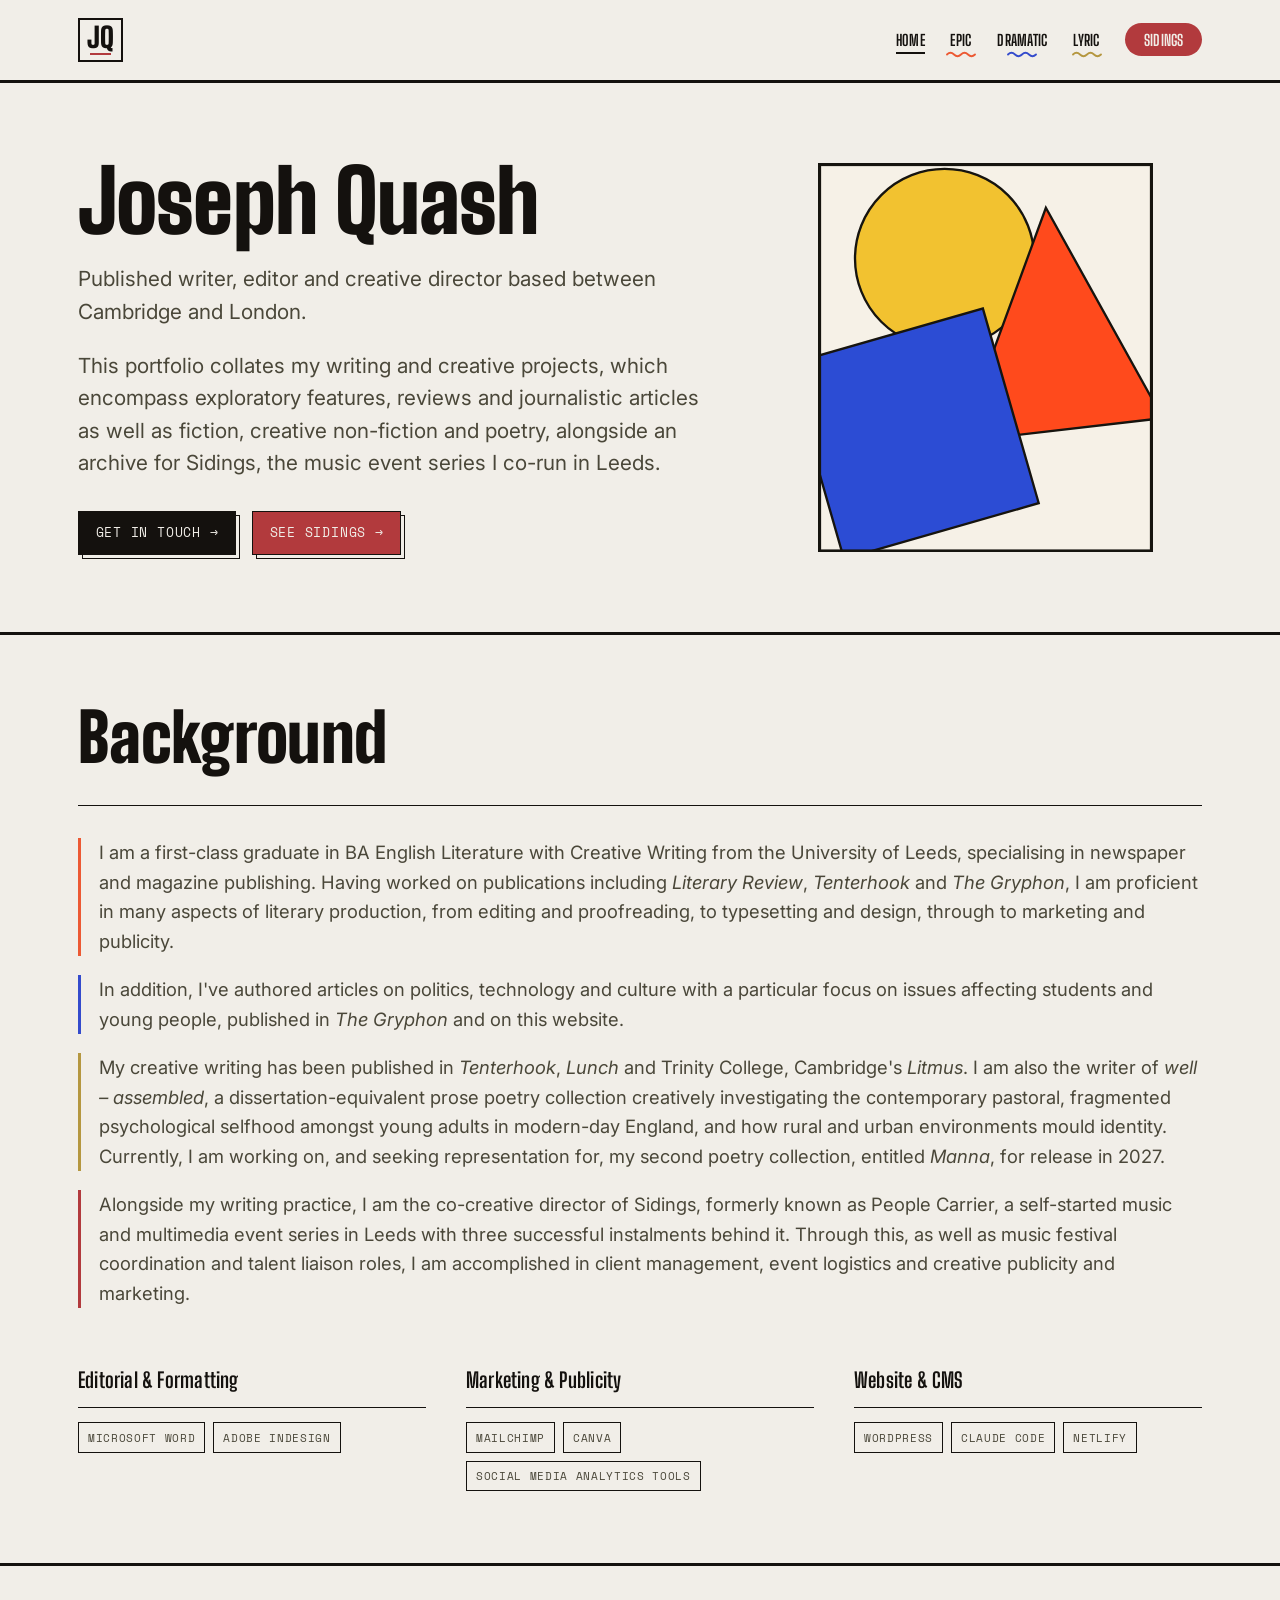
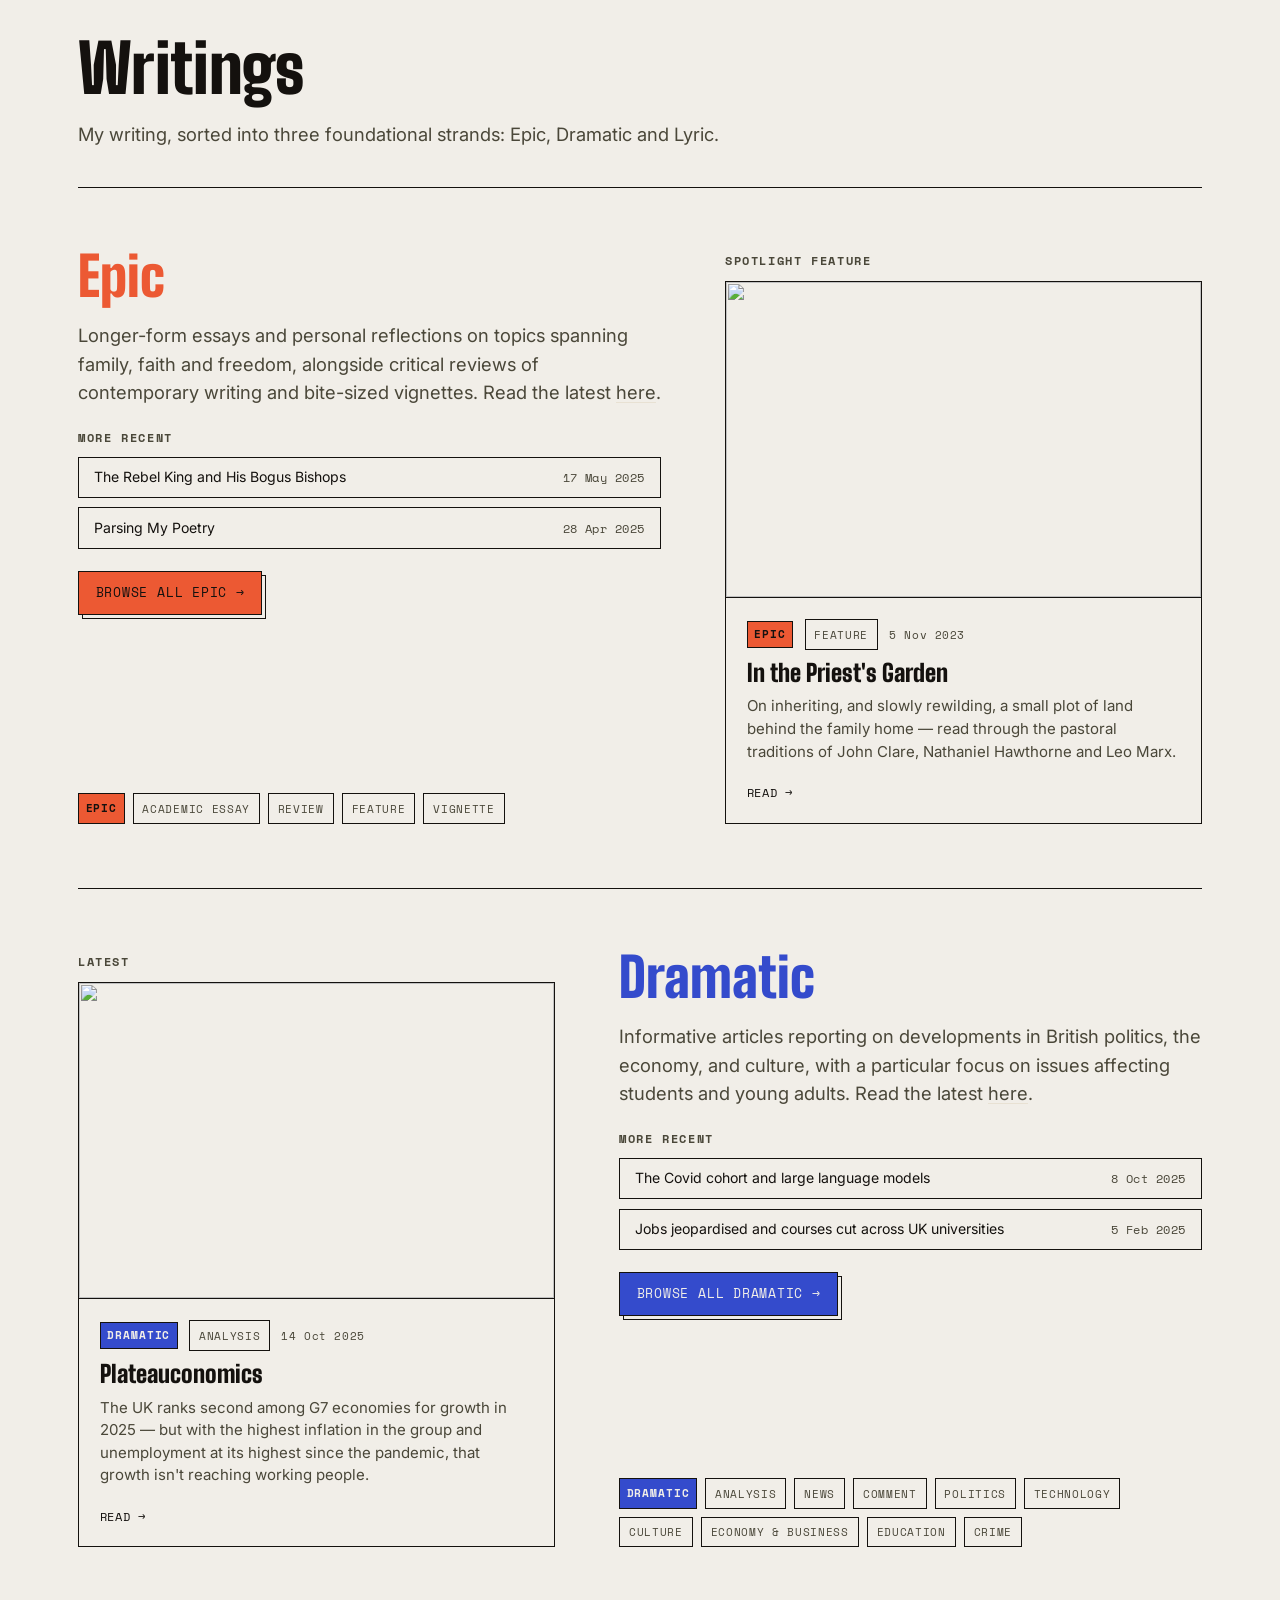
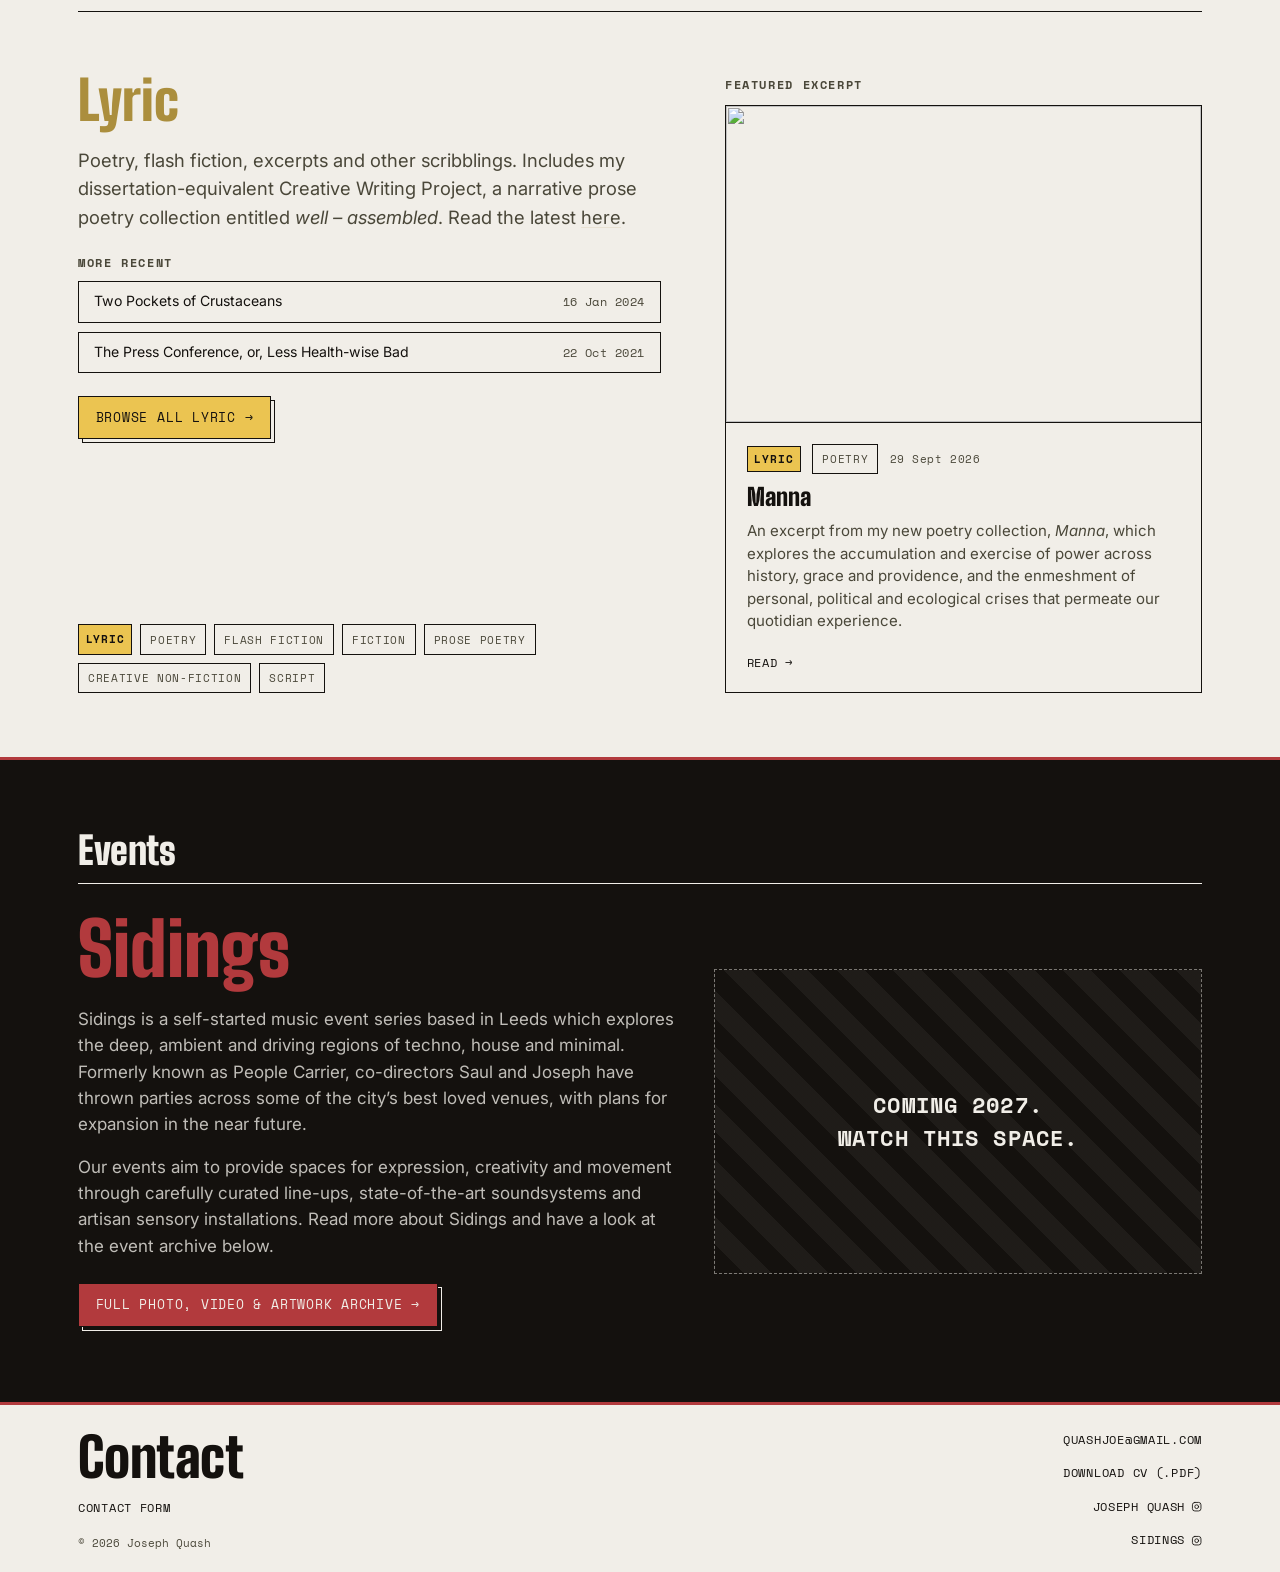
==== joseph-portfolio/index.html @ 5c4d1c3f "Add files via upload" ====
<!doctype html>
<html lang="en">
<head>
<meta charset="UTF-8">
<meta name="viewport" content="width=device-width, initial-scale=1">
<title>Joseph Quash — Writing &amp; Sidings</title>
<meta name="description" content="Writing by Joseph Quash — Epic (essays &amp; reviews), Dramatic (journalism) and Lyric (poetry &amp; fiction) — plus photo, video and artwork from his event series, Sidings (formerly People Carrier).">
<meta property="og:title" content="Joseph Quash — Writing &amp; Sidings">
<meta property="og:description" content="Epic, Dramatic and Lyric writing, plus a live music event series.">
<meta property="og:image" content="images/misc/og-image.png">
<meta property="og:type" content="website">
<meta name="twitter:card" content="summary_large_image">
<meta name="twitter:title" content="Joseph Quash — Writing &amp; Sidings">
<meta name="twitter:description" content="Epic, Dramatic and Lyric writing, plus a live music event series.">
<meta name="twitter:image" content="images/misc/og-image.png">
<link rel="icon" href="images/misc/favicon.svg" type="image/svg+xml">
<link rel="stylesheet" href="css/style.css">
</head>
<body>
<a class="skip-link" href="#main">Skip to content</a>

<header class="site-header">
  <div class="container site-header__bar">
    <a class="wordmark" href="index.html" aria-label="Joseph Quash — home"><span class="logo-mark" aria-hidden="true"><span class="logo-mark__text">JQ</span><span class="logo-mark__bar"></span></span></a>
    <button class="nav-toggle" aria-expanded="false" aria-controls="main-nav">Menu ☰</button>
    <nav class="main-nav" id="main-nav" aria-label="Primary">
      <ul>
        <li><a href="index.html">Home</a></li>
        <li><a href="epic.html">Epic</a></li>
        <li><a href="dramatic.html">Dramatic</a></li>
        <li><a href="lyric.html">Lyric</a></li>
        <li><a href="events.html">Sidings</a></li>
      </ul>
    </nav>
  </div>
</header>

<main id="main">

  <section class="hero hero--intro">
    <div class="container hero__grid">
      <div class="hero__text">
        <h1 class="display">Joseph Quash</h1>
        <p class="lede">Published writer, editor and creative director based between Cambridge and London.</p>
        <p class="lede">This portfolio collates my writing and creative projects, which encompass exploratory features, reviews and journalistic articles as well as fiction, creative non-fiction and poetry, alongside an archive for Sidings, the music event series I co-run in Leeds.</p>
        <div class="hero__actions">
          <a class="btn btn--solid" href="contact.html">Get in touch →</a>
          <a class="btn btn--sidings-solid" href="events.html">See Sidings →</a>
        </div>
      </div>
      <div class="hero__visual">
        <!-- Inlined (rather than an <img src="images/misc/hero-visual.svg">)
             so each shape can be a real, clickable link — a browser
             can't make individual parts of an <img>-referenced SVG
             interactive. Geometry and colours copied over exactly
             from images/misc/hero-visual.svg; that file is untouched
             and still used for og:image. -->
        <svg class="hero-visual-svg" viewBox="0 0 860 1000" role="img" aria-label="Portrait or illustration placeholder — replace with a photo of Joseph or a commissioned piece. The three shapes link to Epic, Dramatic and Lyric.">
          <rect width="860" height="1000" fill="#F6F1E7"/>
          <g transform="translate(25,95)">
            <a href="lyric.html" aria-label="Lyric">
              <circle cx="300" cy="150" r="230" fill="#F2C230"/>
              <circle cx="300" cy="150" r="230" fill="none" stroke="#16140F" stroke-width="6"/>
            </a>
            <a href="epic.html" aria-label="Epic">
              <polygon points="560,20 860,560 340,620" fill="#FF4A1C"/>
              <polygon points="560,20 860,560 340,620" fill="none" stroke="#16140F" stroke-width="6"/>
            </a>
            <a href="dramatic.html" aria-label="Dramatic">
              <rect x="-40" y="340" width="520" height="520" fill="#2C4CD4" transform="rotate(-16 220 600)"/>
              <rect x="-40" y="340" width="520" height="520" fill="none" stroke="#16140F" stroke-width="6" transform="rotate(-16 220 600)"/>
            </a>
          </g>
          <rect x="4" y="4" width="852" height="992" fill="none" stroke="#16140F" stroke-width="8"/>
        </svg>
      </div>
    </div>
  </section>

  <section id="background" style="border-top: none;">
    <div class="container">
      <div class="section-head">
        <h2 class="display background-title">Background</h2>
      </div>
      <div class="background-block">
        <div class="background-block__bio-col">
          <p class="background-block__bio background-block__bio--epic">I am a first-class graduate in BA English Literature with Creative Writing from the University of Leeds, specialising in newspaper and magazine publishing. Having worked on publications including <em>Literary Review</em>, <em>Tenterhook</em> and <em>The Gryphon</em>, I am proficient in many aspects of literary production, from editing and proofreading, to typesetting and design, through to marketing and publicity.</p>
          <p class="background-block__bio background-block__bio--dramatic">In addition, I've authored articles on politics, technology and culture with a particular focus on issues affecting students and young people, published in <em>The Gryphon</em> and on this website.</p>
          <p class="background-block__bio background-block__bio--lyric">My creative writing has been published in <em>Tenterhook</em>, <em>Lunch</em> and Trinity College, Cambridge's <em>Litmus</em>. I am also the writer of <em>well – assembled</em>, a dissertation-equivalent prose poetry collection creatively investigating the contemporary pastoral, fragmented psychological selfhood amongst young adults in modern-day England, and how rural and urban environments mould identity. Currently, I am working on, and seeking representation for, my second poetry collection, entitled <em>Manna</em>, for release in 2027.</p>
          <p class="background-block__bio background-block__bio--sidings">Alongside my writing practice, I am the co-creative director of Sidings, formerly known as People Carrier, a self-started music and multimedia event series in Leeds with three successful instalments behind it. Through this, as well as music festival coordination and talent liaison roles, I am accomplished in client management, event logistics and creative publicity and marketing.</p>
        </div>
        <div class="background-block__skills">
          <div class="skill-rows">
            <div class="skill-row">
              <h3 class="skill-row__heading">Editorial &amp; Formatting</h3>
              <ul class="skill-row__list">
                <li>Microsoft Word</li>
                <li>Adobe InDesign</li>
              </ul>
            </div>
            <div class="skill-row">
              <h3 class="skill-row__heading">Marketing &amp; Publicity</h3>
              <ul class="skill-row__list">
                <li>Mailchimp</li>
                <li>Canva</li>
                <li>Social media analytics tools</li>
              </ul>
            </div>
            <div class="skill-row">
              <h3 class="skill-row__heading">Website &amp; CMS</h3>
              <ul class="skill-row__list">
                <li>WordPress</li>
                <li>Claude Code</li>
                <li>Netlify</li>
              </ul>
            </div>
          </div>
        </div>
      </div>
    </div>
  </section>

  <section id="writing">
    <div class="container">
      <div class="writing-intro">
        <h2 class="display writing-intro__title">Writings</h2>
        <p class="writing-intro__byline">My writing, sorted into three foundational strands: Epic, Dramatic and Lyric.</p>
      </div>
      <div class="category-band">
        <div class="category-band__grid category-band__grid--reverse">
          <div class="category-band__latest">
            <p class="eyebrow">Spotlight Feature</p>
            <div id="latest-essays"><!-- populated by js/page-home.js --></div>
          </div>
          <div class="category-band__intro">
            <h2 class="category-band__title category-band__title--epic">Epic</h2>
            <p class="category-band__desc">Longer-form essays and personal reflections on topics spanning family, faith and freedom, alongside critical reviews of contemporary writing and bite-sized vignettes. Read the latest <a class="category-band__desc-link" id="latest-link-essays" href="epic.html">here</a>.</p>
            <div class="category-band__more-wrap">
              <p class="eyebrow category-band__more-label">More recent</p>
              <ul class="category-band__more" id="more-essays"><!-- populated by js/page-home.js --></ul>
            </div>
            <a class="btn btn--ghost category-band__link category-band__link--epic" href="epic.html">Browse All Epic →</a>
            <div class="category-band__bottom">
              <!-- Static bank for now — swap for per-piece tagging once
                   that exists. -->
              <div class="category-band__tags">
                <span class="tag tag--essays">Epic</span>
                <span class="tag-chip">Academic Essay</span>
                <span class="tag-chip">Review</span>
                <span class="tag-chip">Feature</span>
                <span class="tag-chip">Vignette</span>
              </div>
            </div>
          </div>
        </div>
      </div>

      <div class="category-band">
        <div class="category-band__grid">
          <div class="category-band__latest">
            <p class="eyebrow">Latest</p>
            <div id="latest-journalism"><!-- populated by js/page-home.js --></div>
          </div>
          <div class="category-band__intro">
            <h2 class="category-band__title category-band__title--dramatic">Dramatic</h2>
            <p class="category-band__desc">Informative articles reporting on developments in British politics, the economy, and culture, with a particular focus on issues affecting students and young adults. Read the latest <a class="category-band__desc-link" id="latest-link-journalism" href="dramatic.html">here</a>.</p>
            <div class="category-band__more-wrap">
              <p class="eyebrow category-band__more-label">More recent</p>
              <ul class="category-band__more" id="more-journalism"><!-- populated by js/page-home.js --></ul>
            </div>
            <a class="btn btn--ghost category-band__link category-band__link--dramatic" href="dramatic.html">Browse All Dramatic →</a>
            <div class="category-band__bottom">
              <!-- Per-piece tagging now exists (piece.tag for the
                   classification, piece.tags for topic — see
                   js/data.js and .reading__meta in js/page-piece.js),
                   but this bank is still hand-curated to match: the
                   three classification values in current use, plus
                   every topic tag currently in use across Dramatic
                   pieces. -->
              <div class="category-band__tags">
                <span class="tag tag--journalism">Dramatic</span>
                <span class="tag-chip">Analysis</span>
                <span class="tag-chip">News</span>
                <span class="tag-chip">Comment</span>
                <span class="tag-chip">Politics</span>
                <span class="tag-chip">Technology</span>
                <span class="tag-chip">Culture</span>
                <span class="tag-chip">Economy &amp; Business</span>
                <span class="tag-chip">Education</span>
                <span class="tag-chip">Crime</span>
              </div>
            </div>
          </div>
        </div>
      </div>

      <div class="category-band">
        <div class="category-band__grid category-band__grid--reverse">
          <div class="category-band__latest">
            <p class="eyebrow">Featured Excerpt</p>
            <div id="latest-creative"><!-- populated by js/page-home.js --></div>
          </div>
          <div class="category-band__intro">
            <h2 class="category-band__title category-band__title--lyric">Lyric</h2>
            <p class="category-band__desc">Poetry, flash fiction, excerpts and other scribblings. Includes my dissertation-equivalent Creative Writing Project, a narrative prose poetry collection entitled <em>well – assembled</em>. Read the latest <a class="category-band__desc-link" id="latest-link-creative" href="lyric.html">here</a>.</p>
            <div class="category-band__more-wrap">
              <p class="eyebrow category-band__more-label">More recent</p>
              <ul class="category-band__more" id="more-creative"><!-- populated by js/page-home.js --></ul>
            </div>
            <a class="btn btn--ghost category-band__link category-band__link--lyric" href="lyric.html">Browse All Lyric →</a>
            <div class="category-band__bottom">
              <!-- Static bank for now — swap for per-piece tagging once
                   that exists. -->
              <div class="category-band__tags">
                <span class="tag tag--creative">Lyric</span>
                <span class="tag-chip">Poetry</span>
                <span class="tag-chip">Flash Fiction</span>
                <span class="tag-chip">Fiction</span>
                <span class="tag-chip">Prose Poetry</span>
                <span class="tag-chip">Creative Non-fiction</span>
                <span class="tag-chip">Script</span>
              </div>
            </div>
          </div>
        </div>
      </div>
    </div>
  </section>

  <section class="events-teaser">
    <div class="container">
      <div class="section-head">
        <h2 class="display">Events</h2>
      </div>
      <div class="events-teaser__grid">
        <div>
          <p class="events-teaser__wordmark">
            <span class="to">Sidings</span>
          </p>
          <p class="lede">Sidings is a self-started music event series based in Leeds which explores the deep, ambient and driving regions of techno, house and minimal. Formerly known as People Carrier, co-directors Saul and Joseph have thrown parties across some of the city’s best loved venues, with plans for expansion in the near future.</p>
          <p class="lede">Our events aim to provide spaces for expression, creativity and movement through carefully curated line-ups, state-of-the-art soundsystems and artisan sensory installations. Read more about Sidings and have a look at the event archive below.</p>
          <div class="hero__actions" style="margin-top:1.5rem;">
            <a class="btn btn--sidings-solid" href="events.html">Full photo, video &amp; artwork archive →</a>
          </div>
        </div>
        <div class="sidings-placeholder">
          <p class="sidings-placeholder__tagline">Coming 2027.<br>Watch this space.</p>
        </div>
      </div>
    </div>
  </section>

</main>

<footer class="site-footer">
  <div class="container">
    <div class="site-footer__top">
      <div class="site-footer__brand">
        <h2 class="display site-footer__title">Contact</h2>
        <a href="contact.html">Contact form</a>
        <small>© <span id="year"></span> Joseph Quash</small>
      </div>
      <ul class="site-footer__extra" aria-label="Contact and social">
        <li><a href="mailto:quashjoe@gmail.com">quashjoe@gmail.com</a></li>
        <li><a href="files/joseph-quash-cv.pdf" target="_blank" rel="noopener noreferrer">Download CV (.pdf)</a></li>
        <li><a href="https://www.instagram.com/josephquash/" target="_blank" rel="noopener noreferrer">Joseph Quash<svg class="site-footer__ig" viewBox="0 0 24 24" aria-hidden="true" fill="none" stroke="currentColor" stroke-width="1.8" stroke-linecap="round" stroke-linejoin="round"><rect x="3" y="3" width="18" height="18" rx="5"/><circle cx="12" cy="12" r="4"/><circle cx="17.3" cy="6.7" r="0.6" fill="currentColor" stroke="none"/></svg></a></li>
        <li><a href="https://www.instagram.com/peoplecarrieruk/" target="_blank" rel="noopener noreferrer">Sidings<svg class="site-footer__ig" viewBox="0 0 24 24" aria-hidden="true" fill="none" stroke="currentColor" stroke-width="1.8" stroke-linecap="round" stroke-linejoin="round"><rect x="3" y="3" width="18" height="18" rx="5"/><circle cx="12" cy="12" r="4"/><circle cx="17.3" cy="6.7" r="0.6" fill="currentColor" stroke="none"/></svg></a></li>
      </ul>
    </div>
  </div>
</footer>

<script src="js/data.js"></script>
<script src="js/main.js"></script>
<script src="js/page-home.js"></script>
<script>document.getElementById("year").textContent = new Date().getFullYear();</script>
</body>
</html>
---- joseph-portfolio/css/style.css ----
/* =========================================================
   JOSEPH QUASH — PORTFOLIO
   Design system: bold, warm, editorial — not dark-mode moody.
   Cream paper background, near-black ink, three saturated
   accents used as category/section flags. Big italic serif
   display type against clean sans body copy, mono for labels.
   ========================================================= */

/* ---------- Fonts ----------
   Big Shoulders Display: bold condensed headline face (nav,
   h1/h2, pill buttons, event meta) — the punchy "masthead"
   voice. Fraunces: kept only for quiet, upright long-form
   reading moments (piece deks). Inter: body copy. Space Mono:
   small meta/labels. */
@import url('https://fonts.googleapis.com/css2?family=Big+Shoulders+Display:wght@700;900&family=Fraunces:ital,opsz,wght@0,9..144,300;0,9..144,400;0,9..144,500;0,9..144,600;0,9..144,700&family=Inter:wght@400;500;600;700&family=Space+Mono:wght@400;700&display=swap');

/* ---------- Tokens ---------- */
:root{
  --paper: #F1EEE8;
  --paper-alt: #E8E1D3;
  --ink: #14110E;
  --ink-soft: #4A4739;

  --accent: #EC5933;      /* Epic flag */
  --accent-ink: #14110F;
  --accent2: #344BCC;     /* Dramatic flag */
  --accent2-ink: #F1EEE8;
  --accent3: #EBC451;     /* Lyric flag */
  --accent3-ink: #14110F;

  --sidings: #B23A3D;     /* Sidings' own brand colour — constant
                              across light and dark, a fourth
                              identity alongside the three writing
                              categories rather than tied to one */
  --sidings-ink: #F1EEE8;

  --line: var(--ink);
  --line-thin: 1px;
  --line-thick: 3px;

  --radius: 2px;
  --shadow-pop: 6px 6px 0 var(--ink);
  --shadow-pop-sm: 4px 4px 0 var(--ink);

  --font-headline: 'Big Shoulders Display', 'Arial Narrow', 'Helvetica Neue Condensed', Arial, sans-serif;
  --font-display: 'Fraunces', Georgia, 'Times New Roman', serif;
  --font-body: 'Inter', -apple-system, BlinkMacSystemFont, 'Segoe UI', sans-serif;
  --font-mono: 'Space Mono', 'SFMono-Regular', Consolas, monospace;

  /* Body-copy scale: mirrors the display scale, where the homepage
     hero's "Joseph Quash" sits above every other h1/h2 subtitle.
     --body-lg is reserved for that one hero paragraph; --body is
     the size for every other chunk's running text, deliberately a
     step down rather than matching it. */
  --body-lg: clamp(1.05rem, 2vw, 1.3rem);
  --body: clamp(1rem, 1.6vw, 1.15rem);

  --container: 1220px;
  --gutter: clamp(1.25rem, 4vw, 3rem);
}

/* ---------- Dark theme (Sidings half) ----------
   Same component system as the rest of the site — type,
   spacing, borders, shadow language — with paper/ink (and
   one accent) inverted. Scoped to <body data-theme="dark">,
   used only on events.html, so crossing into Sidings reads
   as a different room of the same house, not a different
   site: every component below is still built from these
   tokens, so the flip cascades automatically. --sidings is
   deliberately NOT overridden here — it's the one colour that
   stays identical on both sides, the throughline between them. */
body[data-theme="dark"]{
  --paper: #14110E;
  --paper-alt: #2A2622;
  --ink: #F1EEE8;
  --ink-soft: #B6AD96;
  --accent2: #5C7CFF;   /* brighter/more electric on black */
}

/* ---------- Reset ---------- */
*, *::before, *::after{ box-sizing: border-box; }
html{ scroll-behavior: smooth; }
body{
  margin: 0;
  background: var(--paper);
  color: var(--ink);
  font-family: var(--font-body);
  font-size: 17px;
  line-height: 1.55;
  -webkit-font-smoothing: antialiased;
}
img{ max-width: 100%; display: block; }
a{ color: inherit; }
h1,h2,h3,h4,p,ul,ol,figure{ margin: 0; }
ul{ padding: 0; list-style: none; }
button{ font: inherit; cursor: pointer; }
input, textarea{ font: inherit; }

.container{
  max-width: var(--container);
  margin-inline: auto;
  padding-inline: var(--gutter);
}

.visually-hidden{
  position: absolute; width: 1px; height: 1px;
  overflow: hidden; clip: rect(0 0 0 0); white-space: nowrap;
}

/* ---------- Type helpers ---------- */
.eyebrow{
  font-family: var(--font-mono);
  font-size: 0.72rem;
  letter-spacing: 0.14em;
  text-transform: uppercase;
  font-weight: 700;
}
.display{
  font-family: var(--font-headline);
  font-weight: 900;
  line-height: 0.94;
  letter-spacing: -0.01em;
  text-transform: none;
}
.display-italic{ font-family: var(--font-display); font-style: italic; font-weight: 500; }

/* ---------- Skip link ---------- */
.skip-link{
  position: absolute; left: -999px; top: 0; z-index: 200;
  background: var(--accent); color: var(--accent-ink);
  padding: 0.75em 1.2em; font-family: var(--font-mono);
}
.skip-link:focus{ left: var(--gutter); top: var(--gutter); }

/* =========================================================
   SITE HEADER
   ========================================================= */
.site-header{
  border-bottom: var(--line-thick) solid var(--line);
  background: var(--paper);
  position: sticky;
  top: 0;
  z-index: 50;
}
/* Sidings only: same thickness and solid style as every other
   page's header rule, just in the oxblood that carries the rest
   of the page — a full, uninterrupted line the whole width of the
   header, not the dashed hero-to-list rule further down the page. */
.site-header--sidings{ border-bottom-color: var(--sidings); }
.site-header__bar{
  display: flex;
  align-items: center;
  justify-content: space-between;
  padding-block: 1.1rem;
  gap: 1.5rem;
}
.wordmark{
  display: inline-flex;
  align-items: center;
  text-decoration: none;
  white-space: nowrap;
}
/* Logo mark: real live text (not an image), set exactly per the
   Oxblood reference — Big Shoulders Display 900, -0.02em tracking —
   over its own bar. Rendered as HTML/CSS rather than baked into an
   <img>-loaded SVG, because a browser will not fetch an external
   web font for an SVG used as an image/favicon; as a live element
   in the page it loads the real typeface normally, from the same
   Big Shoulders Display import the rest of the site already uses.
   Colours are fixed to the Oxblood values rather than the paper/ink
   tokens, since the mark itself doesn't invert the same way the
   rest of the page does — dark override below swaps which side is
   which, per the light/dark reference files. */
.logo-mark{
  width: clamp(2.2rem, 5vw, 2.8rem);
  height: clamp(2.2rem, 5vw, 2.8rem);
  /* font-size mirrors width/height so the child sizes below (set in
     em, matched to the 240x240 Oxblood reference ratios) scale with
     the box exactly, whatever breakpoint clamp() lands on. */
  font-size: clamp(2.2rem, 5vw, 2.8rem);
  flex-shrink: 0;
  box-sizing: border-box;
  display: flex;
  flex-direction: column;
  align-items: center;
  justify-content: center;
  gap: 0.058em;
  background: #F1EEE8;
  border: 2px solid var(--ink);
  overflow: hidden;
}
body[data-theme="dark"] .logo-mark{
  background: #14110E;
  border-color: var(--sidings);
}
.logo-mark__text{
  font-family: 'Big Shoulders Display', 'Arial Narrow', Arial, sans-serif;
  font-weight: 900;
  font-size: 0.625em;
  line-height: 0.9;
  letter-spacing: -0.02em;
  color: #14110E;
}
body[data-theme="dark"] .logo-mark__text{ color: var(--sidings); }
.logo-mark__bar{
  width: 0.458em;
  height: 0.05em;
  background: var(--sidings);
}
body[data-theme="dark"] .logo-mark__bar{ background: #F1EEE8; }
.wordmark__label{
  margin-left: 0.7em;
  font-family: var(--font-display);
  font-style: italic;
  font-weight: 500;
  font-size: clamp(1.1rem, 2.4vw, 1.4rem);
  white-space: nowrap;
}
.wordmark__label--sidings{
  font-family: var(--font-mono);
  font-style: normal;
  font-weight: 700;
  font-size: 0.85rem;
  letter-spacing: 0.14em;
  text-transform: uppercase;
  color: var(--sidings);
}

.main-nav ul{
  display: flex;
  align-items: center;
  gap: clamp(0.9rem, 2vw, 1.9rem);
  flex-wrap: wrap;
}
.main-nav a{
  font-family: var(--font-headline);
  font-weight: 700;
  font-size: 0.95rem;
  letter-spacing: 0.02em;
  text-transform: uppercase;
  text-decoration: none;
  padding-bottom: 3px;
  border-bottom: 2px solid transparent;
}
.main-nav a:hover,
.main-nav a[aria-current="page"]{
  border-bottom-color: var(--ink);
}
/* Category links: a permanent colour-coded squiggle under each one
   instead of the plain hover rule, so each keeps its own identity
   right in the nav — matched by href since every page shares the
   same relative links. Drawn as a fixed-size masked shape (not
   text-decoration: wavy) so DRAMATIC / EPIC / LYRIC all get an
   identical, uniform scribble regardless of word length. */
.main-nav a[href="dramatic.html"],
.main-nav a[href="epic.html"],
.main-nav a[href="lyric.html"]{
  position: relative;
  border-bottom: none;
  padding-bottom: 9px;
}
.main-nav a[href="dramatic.html"]::after,
.main-nav a[href="epic.html"]::after,
.main-nav a[href="lyric.html"]::after{
  content: "";
  position: absolute;
  left: 50%;
  bottom: 0;
  transform: translateX(-50%);
  width: 30px;
  height: 7px;
  -webkit-mask-image: url("data:image/svg+xml,%3Csvg xmlns='http://www.w3.org/2000/svg' viewBox='0 0 40 10'%3E%3Cpath d='M0 5 Q5 0 10 5 T20 5 T30 5 T40 5' fill='none' stroke='%23000' stroke-width='2.6' stroke-linecap='round'/%3E%3C/svg%3E");
  mask-image: url("data:image/svg+xml,%3Csvg xmlns='http://www.w3.org/2000/svg' viewBox='0 0 40 10'%3E%3Cpath d='M0 5 Q5 0 10 5 T20 5 T30 5 T40 5' fill='none' stroke='%23000' stroke-width='2.6' stroke-linecap='round'/%3E%3C/svg%3E");
  -webkit-mask-size: 100% 100%;
  mask-size: 100% 100%;
  -webkit-mask-repeat: no-repeat;
  mask-repeat: no-repeat;
}
.main-nav a[href="dramatic.html"]::after{ background-color: var(--accent2); }
.main-nav a[href="epic.html"]::after{ background-color: var(--accent); }
.main-nav a[href="lyric.html"]::after{ background-color: color-mix(in srgb, var(--accent3) 75%, var(--ink) 25%); }
.main-nav a[aria-current="page"]{ font-weight: 700; }
/* Sidings: a solid pill rather than a text link — the nav itself
   hints at the site's two halves. Colour is --sidings, which does
   not flip with the light/dark theme, so the pill reads identically
   whichever half you're on. */
.main-nav a[href="events.html"]{
  background: var(--sidings);
  color: var(--sidings-ink);
  border-radius: 999px;
  padding: 0.5em 1.2em;
  border-bottom: none;
}
.main-nav a[href="events.html"]:hover{
  background: color-mix(in srgb, var(--sidings) 82%, black 18%);
}
.nav-toggle{
  display: none;
  background: none; border: var(--line-thin) solid var(--ink);
  padding: 0.5em 0.7em; font-family: var(--font-mono);
}

/* =========================================================
   HERO / INTRO BAND
   ========================================================= */
.hero{
  padding-block: clamp(2.5rem, 6vw, 5rem);
  border-bottom: var(--line-thick) solid var(--line);
}
/* Sidings' hero hands off to the event list with its own dashed
   red rule instead of the site's usual solid ink one. */
.hero--sidings-divider{
  border-bottom-style: dashed;
  border-bottom-color: var(--sidings);
  border-bottom-width: 2px;
}
.hero__kicker{
  margin-bottom: 1rem;
  display: inline-flex;
  align-items: center;
  gap: 0.5em;
}
.hero__kicker::before{
  content: "";
  width: 0.6em; height: 0.6em;
  background: var(--sidings); /* oxblood, site-wide */
  border-radius: 50%;
  display: inline-block;
}
body[data-theme="dark"] .hero__kicker{ color: var(--sidings); }
body[data-theme="dark"] .hero__kicker::before{ background: var(--sidings); }
.hero h1{
  font-size: clamp(2.7rem, 6.8vw, 5.4rem);
  max-width: 16ch;
}
/* A dictionary-style gloss on the page's own name — sits right under
   the Sidings h1, in the same smaller italic serif as the "well –
   assembled" subtitle on Lyric, so a title-plus-definition treatment
   reads as an established move rather than a one-off for this page. */
.hero__definition{
  display: flex;
  align-items: baseline;
  gap: 0.7em;
  margin-top: 1.3rem;
  margin-bottom: 1.6rem;
  max-width: 46ch;
}
.hero__definition-pos{
  flex-shrink: 0;
  font-family: var(--font-mono);
  font-style: normal;
  font-size: 0.68rem;
  letter-spacing: 0.07em;
  text-transform: uppercase;
  color: var(--sidings);
}
/* The definition text is its own flex item (rather than the whole
   .hero__definition line being one run of text) so a wrapped second
   line hangs indented under "A short...", in line with where the
   text itself starts — not back under the "noun" label to its left,
   the way a plain inline wrap would otherwise fall. */
.hero__definition-text{
  font-family: var(--font-display);
  font-style: italic;
  font-weight: 400;
  font-size: 1.05rem;
  color: var(--ink-soft);
}
/* The manual break after "...main line" (events.html) gives the
   definition a clean, deliberate two-line shape on wider screens.
   Below 720px the narrower column already wraps the sentence on its
   own well before that word, so the manual break just adds an extra,
   oddly-short line on top of the natural wrap — dropped here only. */
@media (max-width: 720px){
  .hero__definition-break{ display: none; }
}
.hero p.lede{
  margin-top: 1.4rem;
  max-width: 56ch;
  /* Default size for a hero lede is the same step-down "everywhere
     else" size as the rest of the site's body copy — the homepage's
     own intro paragraphs are the one exception, sized back up to
     --body-lg just below, since that's "the first chunk" the rest
     of the site's text is meant to read as slightly smaller than. */
  font-size: var(--body);
  color: var(--ink-soft);
}
/* The homepage's own intro — "the first chunk" — is the one place
   this reads at the larger size; every other hero (Dramatic, Epic,
   Lyric, Sidings) now falls back to the shared --body size above. */
.hero--intro p.lede{ font-size: var(--body-lg); }
/* Sidings' new intro copy runs the full width of the page for now,
   rather than wrapping at the usual 56ch — a placeholder stance
   until there's a finished logo/mark to help fill and balance the
   space, at which point this is worth revisiting. */
.hero--sidings-divider p.lede{ max-width: none; }
.hero__actions{
  margin-top: 2rem;
  display: flex;
  gap: 1rem;
  flex-wrap: wrap;
}

/* ---------- Homepage hero: text + illustration ---------- */
.hero__grid{
  display: grid;
  grid-template-columns: 1.3fr 0.9fr;
  gap: clamp(2rem, 5vw, 4rem);
  align-items: center;
}
@media (max-width: 860px){
  .hero__grid{ grid-template-columns: 1fr; }
}
/* width:100% here is load-bearing, not decorative: the inline SVG
   has no explicit width/height attributes (only a viewBox), so
   without it the auto side-margins below trigger shrink-to-fit
   sizing and the box quietly falls back to the browser's default
   replaced-element size (300×150-ratio) — max-width alone never
   actually governs it. width:100% fills the grid column (up to
   max-width), and the auto margins then just center whatever's left
   over once max-width caps it below the column's own width.
   335px is a deliberate ceiling, not a rounder/bigger number: past
   it the visual (860:1000 aspect) grows taller than the text
   column's own height, so the row — and the whole intro chunk —
   starts growing to match the artwork instead of the copy, same as
   it briefly did before this was dialled back in. */
.hero__visual{ width: 100%; max-width: 335px; margin-inline: auto; }
.hero__visual img,
.hero__visual svg{ width: 100%; height: auto; display: block; }
@media (max-width: 860px){
  .hero__visual{ max-width: 335px; }
}
/* Easter egg: each shape links to its writing category. No visible
   change at rest — just a pointer cursor and a focus ring for
   keyboard users — since the artwork itself should look untouched. */
.hero-visual-svg a{ cursor: pointer; }
.hero-visual-svg a:focus-visible{ outline: 2px dashed var(--ink); outline-offset: 3px; }

/* ---------- Buttons ---------- */
.btn{
  display: inline-flex;
  align-items: center;
  gap: 0.5em;
  font-family: var(--font-mono);
  font-size: 0.8rem;
  letter-spacing: 0.06em;
  text-transform: uppercase;
  text-decoration: none;
  padding: 0.85em 1.3em;
  border: var(--line-thin) solid var(--ink);
  background: var(--paper);
  box-shadow: var(--shadow-pop-sm);
  transform: translate(0,0);
  transition: transform 0.12s ease, box-shadow 0.12s ease;
}
.btn:hover{
  transform: translate(-2px,-2px);
  box-shadow: 6px 6px 0 var(--ink);
}
.btn:active{
  transform: translate(0,0);
  box-shadow: 2px 2px 0 var(--ink);
}
/* Solid ink fill needs its own light-coloured pop shadow — an ink
   shadow on an ink button disappears into the fill, unlike the ghost
   button below where the black shadow reads clearly against the
   transparent/paper interior. Kept paper-cream but with a thin ink
   keyline, since paper-on-paper alone vanishes against the page.
   The ink layer is drawn at the SAME offset/size as every other
   button's plain shadow (0 spread), so the overall silhouette is an
   identical height/size to "See Sidings" — it's only reversed in
   colour. The paper layer sits on top, pulled in by --line-thin (the
   same 1px used for every button's own border, incl. "See Sidings"'
   left/top edge) so the visible keyline reads as the same weight as
   that border rather than a heavier, mismatched outline. */
.btn--solid{ background: var(--ink); color: var(--paper); border-color: var(--ink); box-shadow: 4px 4px 0 calc(-1 * var(--line-thin)) var(--paper), 4px 4px 0 0 var(--ink); }
.btn--solid:hover{ box-shadow: 6px 6px 0 calc(-1 * var(--line-thin)) var(--paper), 6px 6px 0 0 var(--ink); }
.btn--ghost{ background: transparent; }
/* "More <Category>" link at the foot of a reading page — filled with
   the piece's own category colour and given the paper-fill-plus-ink-
   keyline shadow (reads as a white shadow with a thin black outline),
   same treatment as the "Read" buttons (.category-feature__read /
   .piece-card) and .category-band__link, rather than a plain ghost
   button. The standalone "Home" link that used to sit beside it was
   dropped — the JQ wordmark in the header already goes home. */
.reading__more{
  border-color: var(--ink);
  box-shadow: 4px 4px 0 calc(-1 * var(--line-thin)) var(--paper), 4px 4px 0 0 var(--ink);
}
.reading__more:hover{
  box-shadow: 6px 6px 0 calc(-1 * var(--line-thin)) var(--paper), 6px 6px 0 0 var(--ink);
}
.reading__more.tag--essays{ background: var(--accent); color: var(--accent-ink); }
.reading__more.tag--journalism{ background: var(--accent2); color: var(--accent2-ink); }
.reading__more.tag--creative{ background: var(--accent3); color: var(--accent3-ink); }
.btn--on-dark{ background: var(--paper); color: var(--ink); box-shadow: 6px 6px 0 var(--paper); border-color: var(--paper); }
.btn--on-dark:hover{ box-shadow: 6px 6px 0 var(--sidings); }
.btn--sidings{ background: var(--sidings); color: var(--sidings-ink); border-color: var(--ink); }
/* Homepage-hero-only variant: oxblood fill with white/paper text —
   same idea as .btn--sidings, but paired with the .btn--solid-style
   paper shadow + thin ink keyline (instead of the plain ink shadow
   .btn--sidings uses elsewhere) so it keeps the same shadow weight
   as "More about me" right next to it. Scoped to this one button
   rather than changed on .btn--sidings itself, since the About
   page's "See the event archive" button isn't part of this
   experiment. */
.btn--sidings-solid{ background: var(--sidings); color: var(--sidings-ink); border-color: var(--ink); box-shadow: 4px 4px 0 calc(-1 * var(--line-thin)) var(--paper), 4px 4px 0 0 var(--ink); }
.btn--sidings-solid:hover{ box-shadow: 6px 6px 0 calc(-1 * var(--line-thin)) var(--paper), 6px 6px 0 0 var(--ink); }
/* On the black events-teaser section the keyline above reads oddly:
   its outer "true footprint" layer is ink, which just disappears into
   the section's own black background, leaving the paper layer with
   no visible edge. Flip which layer is on top so the effect still
   reads as a keyline here — a black shadow with a thin white outline,
   rather than a white shadow with a (now-invisible) black one. */
.events-teaser .btn--sidings-solid{ box-shadow: 4px 4px 0 calc(-1 * var(--line-thin)) var(--ink), 4px 4px 0 0 var(--paper); }
.events-teaser .btn--sidings-solid:hover{ box-shadow: 6px 6px 0 calc(-1 * var(--line-thin)) var(--ink), 6px 6px 0 0 var(--paper); }

/* =========================================================
   TAGS / CATEGORY FLAGS
   ========================================================= */
.tag{
  /* inline-flex + align-items:center, not inline-block: this tag
     sits next to the taller .tag-chip pills in flex rows like
     .category-band__tags (default align-items:stretch there), so
     it gets stretched to match their height. inline-block text just
     sits at the top of that extra space; inline-flex centers the
     single line of text within it instead. */
  display: inline-flex;
  align-items: center;
  font-family: var(--font-mono);
  font-size: 0.68rem;
  letter-spacing: 0.08em;
  text-transform: uppercase;
  font-weight: 700;
  padding: 0.35em 0.6em;
  border: var(--line-thin) solid var(--ink);
}
.tag--journalism{ background: var(--accent2); color: var(--accent2-ink); }
.tag--essays{ background: var(--accent); color: var(--accent-ink); }
.tag--creative{ background: var(--accent3); color: var(--accent3-ink); }
.tag--sidings{ background: var(--sidings); color: var(--sidings-ink); }

/* =========================================================
   SECTION HEADINGS
   ========================================================= */
.section-head{
  display: flex;
  align-items: baseline;
  justify-content: space-between;
  gap: 1rem;
  flex-wrap: wrap;
  border-bottom: var(--line-thin) solid var(--ink);
  padding-bottom: 0.9rem;
  margin-bottom: 2rem;
}
.section-head h2{
  font-size: clamp(1.6rem, 3.4vw, 2.4rem);
}
.section-head .view-all{
  font-family: var(--font-mono);
  font-size: 0.78rem;
  letter-spacing: 0.06em;
  text-transform: uppercase;
  text-decoration: none;
  white-space: nowrap;
}
.section-head .view-all:hover{ text-decoration: underline; }

section{ padding-block: clamp(2.5rem, 6vw, 4.5rem); }
section + section{ border-top: var(--line-thick) solid var(--line); }

/* =========================================================
   WRITING GRID / CARDS
   ========================================================= */
.writing-grid{
  display: grid;
  grid-template-columns: repeat(auto-fit, minmax(280px, 1fr));
  gap: 1.5rem;
}
/* Note: auto-fit (not a fixed column count) so a category with only
   one or two pieces never leaves an empty grid cell exposing a gap. */

.piece-card{
  background: var(--paper);
  border: var(--line-thin) solid var(--ink);
  display: flex;
  flex-direction: column;
  text-decoration: none;
  color: var(--ink);
}
.piece-card__media{
  /* Shorter than the original 4/3 so the "Latest" card itself sits
     closer in height to the text-only intro column beside it —
     less overall height for align-items: center (below) to balance. */
  aspect-ratio: 3 / 2;
  overflow: hidden;
  border-bottom: var(--line-thin) solid var(--ink);
}
.piece-card__media img{ width: 100%; height: 100%; object-fit: cover; transition: transform 0.35s ease; }
.piece-card:hover .piece-card__media img{ transform: scale(1.04); }

.piece-card__body{
  padding: 1.3rem;
  display: flex;
  flex-direction: column;
  gap: 0.7rem;
  flex: 1;
}
.piece-card__meta{
  display: flex;
  align-items: center;
  gap: 0.7rem;
  flex-wrap: wrap;
}
.piece-card__meta time{
  font-family: var(--font-mono);
  font-size: 0.7rem;
  letter-spacing: 0.05em;
  color: var(--ink-soft);
}
.piece-card h3{
  font-family: var(--font-headline);
  font-weight: 900;
  font-size: 1.5rem;
  line-height: 0.98;
}
.piece-card p{
  color: var(--ink-soft);
  font-size: 0.94rem;
  line-height: 1.5;
}
.piece-card__read{
  margin-top: auto;
  font-family: var(--font-mono);
  font-size: 0.72rem;
  letter-spacing: 0.06em;
  text-transform: uppercase;
  padding-top: 0.6rem;
}
.piece-card__read::after{ content: " →"; }

/* =========================================================
   CATEGORY PAGE — FEATURED (MOST RECENT) PIECE
   Cover left, everything else to the right — the same
   tag+date/title/dek/read a .piece-card carries, just laid out as
   one wide row instead of a stacked card. Mirrors the homepage's
   own "Latest" card (same eyebrow, same meta line) scaled up to be
   the prominent lead-in for the category page it sits on, rather
   than a new, unrelated component. Sits above the regular
   3-across .writing-grid, which only gets whatever's left once the
   latest piece is pulled out here (see js/page-category.js).
   ========================================================= */
.category-feature{
  display: grid;
  grid-template-columns: 0.9fr 1.1fr;
  gap: clamp(2rem, 5vw, 3.5rem);
  /* Both columns size to their own content (not stretched to match
     each other) — "Read" now sits right under the dek with its own
     margin, rather than being pushed down to the image's bottom
     edge, so there's no need to stretch the body column to the
     image's height any more. */
  align-items: start;
  text-decoration: none;
  color: var(--ink);
  padding-bottom: clamp(2.5rem, 5vw, 4rem);
  margin-bottom: clamp(2.5rem, 5vw, 4rem);
  border-bottom: var(--line-thin) solid var(--ink);
}
@media (max-width: 760px){
  .category-feature{ grid-template-columns: 1fr; }
}
.category-feature__kicker{ margin-bottom: 0.7rem; color: var(--ink-soft); }
/* A second, invisible copy of the kicker sits at the top of
   .category-feature__body (see featureCardHTML in js/main.js) —
   same class, so it takes up exactly the same space as the real
   "Latest"/"Spotlight Feature" label beside it, keeping the
   tag/date/title/dek lined up with the top of the cover image
   itself, rather than the top of the grid row, no matter how long
   the dek ends up being once real copy replaces the placeholder.
   Both columns use the same flex gap (below) to space their kicker
   from what follows it, so the kicker's own margin-bottom would
   double up that spacing — turned off on both here, scoped to just
   these two spots so the standalone "More recent" kicker above the
   grid (not part of this flex pairing) keeps its own margin. */
.category-feature__media-col > .category-feature__kicker,
.category-feature__body > .category-feature__kicker{ margin-bottom: 0; }
.category-feature__kicker--ghost{ visibility: hidden; }
.category-feature__media-col{
  display: flex;
  flex-direction: column;
  gap: 0.9rem;
}

/* The "More recent" label above each category page's grid — same
   .category-feature__kicker styling as "Latest" above the feature,
   so the two read as a matched pair, echoing the homepage's own
   "Latest" / "More recent" labels. Hidden along with its grid when
   there's nothing left to show once the feature piece is pulled out. */
.writing-grid__more-wrap.is-empty{ display: none; }
.category-feature__media{
  display: block;
  aspect-ratio: 3 / 2;
  overflow: hidden;
  border: var(--line-thin) solid var(--ink);
}
.category-feature__media img{ width: 100%; height: 100%; object-fit: cover; transition: transform 0.35s ease; }
.category-feature__media:hover img{ transform: scale(1.04); }
.category-feature__body{
  display: flex;
  flex-direction: column;
  gap: 0.9rem;
}
/* Wraps title + subtitle + dek as one clickable block — deliberately
   NOT the whole .category-feature (see featureCardHTML in
   js/main.js): the meta row above it (tag/date) stays outside any
   link, and "Read" below it (see .category-feature__read) is its
   own separate link too, so it can sit flush with the image's
   bottom edge instead of tucked directly under the dek — cover
   image, text and "Read" are the three clickable zones, matching
   how it's actually used. */
.category-feature__text-link{
  display: block;
  text-decoration: none;
  color: inherit;
}
.category-feature__meta{
  display: flex;
  align-items: center;
  gap: 0.7rem;
  flex-wrap: wrap;
}
.category-feature__meta time{
  font-family: var(--font-mono);
  font-size: 0.72rem;
  letter-spacing: 0.05em;
  color: var(--ink-soft);
}
.category-feature__title{
  font-family: var(--font-headline);
  font-weight: 900;
  font-size: clamp(1.8rem, 4vw, 2.7rem);
  line-height: 0.98;
  margin-bottom: 0.3rem;
}
.category-feature__subtitle{
  /* A scaled-up, semi-bold cut of the body font (Inter) rather than
     italic Fraunces (Lyric's own signature elsewhere) or a second
     weight of the title's Big Shoulders — that second option read
     too much like a wrapped/broken headline sitting directly under
     the real one, rather than a distinct subtitle tier. Semibold
     Inter is legible at a glance and reads as its own step between
     the bold condensed title and the lighter serif dek. */
  font-family: var(--font-body);
  font-style: normal;
  font-weight: 600;
  /* Sits strictly between the title (min 1.8rem) and the byline/dek
     (--body, max 1.15rem) at every viewport width — pulled down
     from clamp(1.2rem, 2.4vw, 1.45rem) so it reads closer to the
     dek in scale, while keeping a clear, consistent gap above it. */
  font-size: clamp(1.05rem, 1.7vw, 1.28rem);
  line-height: 1.35;
  color: var(--ink);
  margin-bottom: 0.7rem;
}
.category-feature__dek{
  color: var(--ink-soft);
  font-size: var(--body);
  line-height: 1.6;
  max-width: 52ch;
}
/* Styled like the hero buttons found in each homepage category band
   (.category-band__link--epic/dramatic/lyric) — boxed, mono,
   uppercase, category-coloured fill, and that same two-layer "pop"
   shadow (a paper/white layer under a thin ink keyline) rather than
   a plain solid ink shadow — so the one actionable word in the card
   reads as clearly clickable as any other button on the site, in
   the same visual language. It's its own separate link (see
   featureCardHTML in js/main.js), a sibling of .category-feature__
   text-link rather than nested inside it, so it can carry its own
   generous top margin rather than the tighter spacing between the
   title/subtitle/dek lines above it. align-self:flex-start keeps it
   sized to its own content instead of stretching full-width, which
   is what .category-feature__body's flex children do by default.
   The 0.9rem flex gap plus this 0.5rem margin add up to the same
   1.4rem breathing room as .category-band__link's margin-top on the
   homepage — enough not to read as cramped against the button below
   it, without pushing all the way down to the image's bottom edge. */
.category-feature__read{
  display: inline-flex;
  align-items: center;
  align-self: flex-start;
  margin-top: 0.5rem;
  text-decoration: none;
  font-family: var(--font-mono);
  font-size: 0.75rem;
  letter-spacing: 0.06em;
  text-transform: uppercase;
  padding: 0.85em 1.3em;
  border: var(--line-thin) solid var(--ink);
  background: var(--paper);
  color: var(--ink);
  box-shadow: 4px 4px 0 calc(-1 * var(--line-thin)) var(--paper), 4px 4px 0 0 var(--ink);
  transform: translate(0,0);
  transition: transform 0.12s ease, box-shadow 0.12s ease;
}
.category-feature__read:hover{
  transform: translate(-2px,-2px);
  box-shadow: 6px 6px 0 calc(-1 * var(--line-thin)) var(--paper), 6px 6px 0 0 var(--ink);
}
/* Explicit margin rather than a leading space in the generated
   content — inside this button's own padding a plain " →" reads too
   tight, unlike the same arrow following plain text elsewhere. */
.category-feature__read::after{ content: "→"; margin-left: 0.45em; }
.category-feature__read.tag--essays{ background: var(--accent); color: var(--accent-ink); }
.category-feature__read.tag--journalism{ background: var(--accent2); color: var(--accent2-ink); }
.category-feature__read.tag--creative{ background: var(--accent3); color: var(--accent3-ink); }

/* ---------- Filter bar ---------- */
.filter-bar{
  display: flex;
  gap: 0.6rem;
  flex-wrap: wrap;
  margin-bottom: 2rem;
}
.filter-btn{
  font-family: var(--font-mono);
  font-size: 0.75rem;
  letter-spacing: 0.06em;
  text-transform: uppercase;
  padding: 0.6em 1em;
  border: var(--line-thin) solid var(--ink);
  background: var(--paper);
}
.filter-btn[aria-pressed="true"]{
  background: var(--ink);
  color: var(--paper);
}
.filter-btn:hover:not([aria-pressed="true"]){
  background: var(--paper-alt);
}

/* =========================================================
   LYRIC — "well – assembled" calendar showcase
   Stands in for the usual .category-feature "latest piece"
   block on lyric.html only: the collection's five sections
   (Thursday through Monday — data.writing entries carrying
   collection: "well-assembled") show as calendar-style day
   tiles instead of one big feature. Same subdivider treatment
   underneath (border-bottom + matching padding/margin) as
   .category-feature uses on Dramatic/Epic, so the plain
   .writing-grid of other Lyric pieces below lines up the
   same way it does on those two pages.
   ========================================================= */
.wa-showcase{
  padding-bottom: clamp(2.5rem, 5vw, 4rem);
  margin-bottom: clamp(2.5rem, 5vw, 4rem);
  border-bottom: var(--line-thin) solid var(--ink);
}
.wa-showcase__kicker{ color: var(--ink-soft); margin-bottom: 0.6rem; }
.wa-showcase__title{
  font-family: var(--font-display);
  font-style: italic;
  font-weight: 500;
  font-size: clamp(2rem, 5vw, 3rem);
  margin-bottom: 0.15rem;
}
.wa-showcase__subtitle{
  font-family: var(--font-display);
  font-style: italic;
  font-weight: 400;
  font-size: 1.05rem;
  color: var(--ink-soft);
  margin-bottom: 1.6rem;
}
.wa-showcase__intro{
  color: var(--ink-soft);
  max-width: 62ch;
  line-height: 1.6;
  margin-bottom: 2rem;
}

/* Two pull-quotes of praise (from the dissertation examiners'
   feedback) — reuses the same colour-spine language as the
   Background bios on the homepage (a solid left border in a
   category accent colour) so the treatment feels like an
   established part of the site's vocabulary rather than a new
   one-off. The oversized opening quotation mark echoes the drop
   cap that already opens every reading page — same font, same
   idea, different scale. */
.wa-praise{
  display: grid;
  grid-template-columns: repeat(2, 1fr);
  gap: clamp(1.5rem, 4vw, 2.5rem);
  margin-bottom: 2.2rem;
}
@media (max-width: 700px){
  .wa-praise{ grid-template-columns: 1fr; }
}
.wa-praise__quote{
  position: relative;
  margin: 0;
  padding-left: 1.4rem;
  border-left: var(--line-thick) solid var(--accent3);
}
.wa-praise__mark{
  display: block;
  font-family: var(--font-display);
  font-weight: 700;
  font-size: 2.6rem;
  line-height: 0.6;
  color: var(--accent3);
  margin-bottom: 0.5rem;
}
.wa-praise__quote p{
  font-family: var(--font-display);
  font-style: italic;
  font-weight: 500;
  font-size: 1.1rem;
  line-height: 1.5;
  color: var(--ink);
  margin-bottom: 0.6rem;
}
.wa-praise__quote cite{
  font-family: var(--font-mono);
  font-size: 0.68rem;
  letter-spacing: 0.07em;
  text-transform: uppercase;
  font-style: normal;
  color: var(--ink-soft);
}
.wa-praise__quote cite::before{ content: "— "; }
.wa-calendar{
  display: grid;
  grid-template-columns: repeat(5, 1fr);
  gap: 1rem;
}
@media (max-width: 860px){
  .wa-calendar{ grid-template-columns: repeat(3, 1fr); }
}
@media (max-width: 560px){
  .wa-calendar{ grid-template-columns: repeat(2, 1fr); }
}
/* "Parsing My Poetry" (the Epic critical reflection on the
   collection) isn't a day of the five-day calendar, so rather than
   crowding or relabelling one of the five tiles, it's rendered as the
   grid's own 6th/last child (js/page-lyric.js) and spans every column
   here so it still reads as its own full-width line below the tiles
   — same as the old standalone markup, and unchanged at the 3- and
   5-column widths below. margin-top makes up the difference between
   the grid's own 1rem row-gap (already providing part of the space
   above it) and the 1.8rem gap the old standalone block had. Same
   reading__more hero-button treatment the day-pages themselves use
   for this exact link (see .reading__footer in js/page-piece.js),
   kept in Lyric's own gold rather than Epic's orange for visual
   consistency with the rest of this page, even though the piece it
   links to lives in Epic. */
.wa-calendar__coda{
  grid-column: 1 / -1;
  margin-top: 0.8rem;
  /* Grid items stretch to fill their track by default — fine at the
     2-column mobile width (below) where that track is a single
     narrow cell, but at the 3-/5-column widths this spans every
     column, so stretch would also blow it up to the full page width.
     justify-self:start keeps it content-sized here, same as the
     original standalone button. */
  justify-self: start;
}
/* Below 560px the calendar drops to 2 columns, and 5 day tiles in 2
   columns always leave one empty cell in the last row, beside
   Monday. Letting the coda stop spanning here drops it into that
   leftover cell via normal grid auto-placement (no span means it just
   takes the next slot) instead of its own full-width row — filling
   the gap rather than leaving it empty. Dropping justify-self back to
   the grid default (stretch) here fills that cell to match Monday's
   width, and the smaller type lets the full label wrap across a
   couple of lines rather than overflowing the narrow cell. */
@media (max-width: 560px){
  .wa-calendar__coda{
    grid-column: auto;
    margin-top: 0;
    justify-self: stretch;
    justify-content: center;
    text-align: center;
    white-space: normal;
    font-size: 0.6rem;
    line-height: 1.4;
    padding: 0.7em 0.5em;
  }
}
.wa-day{
  display: flex;
  flex-direction: column;
  border: var(--line-thin) solid var(--ink);
  background: var(--paper);
  text-decoration: none;
  color: var(--ink);
  box-shadow: var(--shadow-pop-sm);
  transform: translate(0,0);
  transition: transform 0.15s ease, box-shadow 0.15s ease;
}
.wa-day:hover{
  transform: translate(-3px,-3px);
  box-shadow: 6px 6px 0 var(--ink);
}
.wa-day__band{
  background: var(--accent3);
  color: var(--accent3-ink);
  font-family: var(--font-mono);
  font-size: 0.66rem;
  letter-spacing: 0.07em;
  text-transform: uppercase;
  text-align: center;
  padding: 0.5rem 0.4rem;
  border-bottom: var(--line-thin) solid var(--ink);
}
.wa-day__weekday{
  font-family: var(--font-headline);
  font-weight: 800;
  font-size: clamp(1rem, 2.2vw, 1.4rem);
  text-align: center;
  padding: 1.1rem 0.5rem 0.3rem;
}
/* Each day is really a small suite of poems (see piece.poems in
   js/data.js and calendarDayHTML in js/page-lyric.js), so the card
   lists every title in that day's catalogue rather than a single
   name — stacked, not run together, so a five-poem day (Friday)
   reads as a list and not a run-on sentence. Grid rows stretch every
   card in them to the tallest one by default, so a short day
   (Monday's single poem) and a long one sit on the same baseline
   rather than one looking cut short. */
.wa-day__poems{
  display: flex;
  flex-direction: column;
  gap: 0.3rem;
  text-align: center;
  padding: 0 0.8rem;
  flex: 1;
}
.wa-day__poem{
  color: var(--ink-soft);
  font-family: var(--font-display);
  font-style: italic;
  font-size: 0.82rem;
  line-height: 1.35;
}
.wa-day__read{
  text-align: center;
  font-family: var(--font-mono);
  font-size: 0.64rem;
  letter-spacing: 0.06em;
  text-transform: uppercase;
  padding: 0.9rem 0 1rem;
}
.wa-day__read::after{ content: " →"; }

/* =========================================================
   LYRIC CATEGORY PAGE — differentiated card layout
   Same card component, same type family as Dramatic/Epic —
   but the grid breaks its symmetry, cover images crop to
   circles instead of rectangles, and text centres and loosens
   up, so Lyric reads like a page of verse rather than a feed.
   Scoped to .writing-grid--lyric — not currently applied on
   lyric.html (its plain grid now matches Dramatic/Epic to sit
   under the "well – assembled" showcase above), kept here in
   case that treatment is wanted again on a future grid.
   ========================================================= */
.writing-grid--lyric{
  grid-template-columns: repeat(auto-fit, minmax(240px, 1fr));
  row-gap: 3rem;
}
.writing-grid--lyric .piece-card{
  border: none;
  background: transparent;
  text-align: center;
  align-items: center;
}
@media (min-width: 640px){
  .writing-grid--lyric .piece-card:nth-child(2n){ margin-top: 3rem; }
  .writing-grid--lyric .piece-card:nth-child(3n){ margin-top: 1.2rem; }
}
.writing-grid--lyric .piece-card__media{
  width: 68%;
  aspect-ratio: 1 / 1;
  border-radius: 50%;
  border: var(--line-thin) solid var(--ink);
  margin-inline: auto;
}
.writing-grid--lyric .piece-card__body{ align-items: center; }
.writing-grid--lyric .piece-card__meta{ justify-content: center; }
.writing-grid--lyric .piece-card h3{
  font-family: var(--font-display);
  font-style: italic;
  font-weight: 500;
  font-size: 1.5rem;
  line-height: 1.25;
}
.writing-grid--lyric .piece-card p{
  line-height: 1.7;
  max-width: 34ch;
}

/* Decorative background pattern behind each category page's hero —
   a scatter of thin, unfilled outlines of that category's own shape
   (square/triangle/circle), varied in size and rotation, spread
   across the whole intro chunk as a quiet texture rather than one
   big shape. Sits behind the text (z-index below .container, which
   gets its own stacking context) at a low, uniform stroke weight via
   `vector-effect: non-scaling-stroke` so it reads as one consistent
   family across all three pages regardless of viewport width. */
.dramatic-hero,
.epic-hero,
.lyric-hero{ position: relative; overflow: hidden; }
.dramatic-hero .container,
.epic-hero .container,
.lyric-hero .container{ position: relative; z-index: 1; }
.hero__pattern{
  position: absolute;
  inset: 0;
  width: 100%;
  height: 100%;
  pointer-events: none;
}
.dramatic-hero .hero__pattern{ color: color-mix(in srgb, var(--accent2) 45%, transparent); }
.epic-hero .hero__pattern{ color: color-mix(in srgb, var(--accent) 45%, transparent); }
.lyric-hero .hero__pattern{ color: color-mix(in srgb, var(--accent3) 45%, transparent); }

/* Contact page hero: same scattered-shape treatment as the Dramatic/
   Epic/Lyric pages above, but combined into one background — squares,
   triangles and circles side by side, each tinted to its own page's
   colour (blue/orange-red/yellow) rather than picking just one. */
.contact-hero{ position: relative; overflow: hidden; }
.contact-hero .container{ position: relative; z-index: 1; }
.contact-hero .hero__pattern .shape--dramatic{ color: color-mix(in srgb, var(--accent2) 45%, transparent); }
.contact-hero .hero__pattern .shape--epic{ color: color-mix(in srgb, var(--accent) 45%, transparent); }
.contact-hero .hero__pattern .shape--lyric{ color: color-mix(in srgb, var(--accent3) 45%, transparent); }

/* =========================================================
   HOMEPAGE BACKGROUND SECTION
   (its own full section, same weight as the old "Three kinds
   of writing" header — content is placeholder until filled in)
   ========================================================= */
.section-head h2.background-title{
  font-size: clamp(2.2rem, 5.8vw, 4.2rem);
  line-height: 0.9;
}
/* The shared .section-head rule's title-to-rule gap (0.9rem) was
   sized for a plain small-caps-height heading like "Events" — too
   tight under this section's much taller display heading, which
   left its descenders almost touching the line. Scoped to just
   Background (not the shared .section-head class, so Events/About
   are untouched) and matched to the Writings byline's own
   title-to-rule gap just below, so the two read as one consistent
   rhythm down the page rather than two different tightnesses. */
#background .section-head{ padding-bottom: 2.4rem; }
.background-block__lede{
  font-family: var(--font-display);
  font-style: italic;
  font-weight: 500;
  font-size: clamp(1.3rem, 3vw, 1.9rem);
  line-height: 1.3;
  max-width: 44ch;
  margin-bottom: 2rem;
}
.background-block__lede em{ color: var(--ink-soft); }
/* Stacked rather than side-by-side: the bio copy runs full width,
   then the skills grid sits below it. A side-by-side layout left a
   lot of dead space next to the (much shorter) skills column, so
   this reads more like one continuous block. */
.background-block{
  display: flex;
  flex-direction: column;
  gap: clamp(2.5rem, 5vw, 3.5rem);
}
.background-block__bio{
  font-size: var(--body);
  line-height: 1.6;
  color: var(--ink-soft);
  /* Runs the full container width now, matching the "Background"
     heading and the skills grid below rather than stopping short. */
  max-width: none;
  /* The "spine" — a coloured rule down the left of each paragraph,
     one colour per paragraph (see the --dramatic/--lyric/--sidings
     modifiers below). line-thick rather than line-thin so it reads
     as a deliberate accent, not a stray border; the ink-soft text
     itself is untouched, so this adds colour without ever
     competing with legibility. */
  border-left: var(--line-thick) solid transparent;
  padding-left: 1.1rem;
}
.background-block__bio + .background-block__bio{ margin-top: 1.2rem; }
/* No colour override here — italics should read as the same colour
   as the rest of the paragraph, just slanted, not darker. */
.background-block__bio em{ font-style: italic; }
.background-block .credit-list{ max-width: 62ch; margin-top: 0; }

/* Each paragraph's spine colour follows what it's actually about —
   editorial background, creative writing, journalism, then Sidings
   — the same four colours used for the category flags and the
   Sidings pill elsewhere on the site, so the tie-back reads as
   intentional. */
.background-block__bio--epic{ border-left-color: var(--accent); }
.background-block__bio--dramatic{ border-left-color: var(--accent2); }
.background-block__bio--lyric{ border-left-color: color-mix(in srgb, var(--accent3) 75%, var(--ink) 25%); }
.background-block__bio--sidings{ border-left-color: var(--sidings); }

/* Skills grid: one column per category, each with its own heading
   and a running list beneath it — no section heading of its own,
   since the three column headings already make its purpose clear. */
.skill-rows{
  display: grid;
  grid-template-columns: repeat(3, 1fr);
  gap: clamp(1.5rem, 4vw, 2.5rem);
}
@media (max-width: 700px){
  .skill-rows{ grid-template-columns: 1fr; }
}
.skill-row__heading{
  font-family: var(--font-headline);
  font-weight: 700;
  font-size: 1.3rem;
  letter-spacing: 0.01em;
  color: var(--ink);
  padding-bottom: 0.5em;
  margin-bottom: 0.7em;
  border-bottom: var(--line-thin) solid var(--ink);
}
/* Chip-style pills rather than a plain running list — same boxed,
   mono, uppercase language as the .tag-chip bank further down the
   homepage (Writings), so a skill reads the same way a piece's tags
   do. Wraps rather than stacking, so a column with more skills just
   grows a second row instead of getting visually heavier than its
   neighbours. */
.skill-row__list{
  list-style: none;
  padding: 0;
  margin: 0;
  display: flex;
  flex-wrap: wrap;
  gap: 0.5rem;
}
.skill-row__list li{
  display: inline-flex;
  align-items: center;
  font-family: var(--font-mono);
  font-size: 0.7rem;
  letter-spacing: 0.06em;
  text-transform: uppercase;
  padding: 0.5em 0.8em;
  border: var(--line-thin) solid var(--ink);
  color: var(--ink-soft);
}

/* =========================================================
   HOMEPAGE WRITING INTRO
   (signals the shift from "about him" into the work itself —
   title + single byline, then a thin rule. No bottom margin of
   its own: the first .category-band's own top padding supplies
   the rule-to-title gap, so it matches the thin rule between
   Epic and Lyric exactly, rather than stacking extra space.)
   ========================================================= */
.writing-intro{
  border-bottom: var(--line-thin) solid var(--ink);
  padding-bottom: 2.4rem;
}
.writing-intro__title{
  font-size: clamp(2.2rem, 5.8vw, 4.2rem);
  line-height: 0.9;
  margin-bottom: 1.3rem;
}
.writing-intro__byline{
  font-size: var(--body);
  color: var(--ink-soft);
  max-width: 60ch;
}

/* =========================================================
   HOMEPAGE CATEGORY BANDS
   (Dramatic / Epic / Lyric — intro + latest piece, synthesised
   from what used to be two separate homepage sections)
   ========================================================= */
.category-band{ padding-block: clamp(2.5rem, 6vw, 4rem); }
.category-band + .category-band{ border-top: var(--line-thin) solid var(--ink); }
/* The Lyric band's own bottom padding above is already a full
   "between-bands" gap on its own — letting #writing's own full
   section padding stack on top of it (below) would double it up
   right where the oxblood boundary with Sidings follows, so it's
   zeroed out here to match the normal gap used between
   Dramatic/Epic/Lyric themselves. */
#writing{ padding-bottom: 0; }

.category-band__grid{
  display: grid;
  /* Latest card now sits first (left) in the markup, so its track
     keeps the narrower 0.9fr it always had, and the intro column
     (now second/right) keeps its wider 1.1fr — position swapped,
     each column's own width unchanged. */
  grid-template-columns: 0.9fr 1.1fr;
  gap: clamp(2rem, 5vw, 4rem);
  /* Stretch (the default) rather than center: the intro column now
     composes itself top-to-bottom — title/copy/button at the top,
     the more-recent links + tag bank at the bottom — so it needs
     the full row height to work with, not just its own content
     height. See .category-band__intro / __bottom below. */
  align-items: stretch;
}
@media (max-width: 860px){
  /* The unconditional gap above (clamp(2rem,5vw,4rem)) was tuned for
     the desktop 2-column split — a single gap between the Latest
     card and the intro column. On mobile, display:contents (below)
     promotes title/desc/latest/more-wrap/link/bottom to six direct
     grid items in one column, so that same gap value lands BETWEEN
     EACH of them too, stacking on top of their own margins and
     blowing out the vertical rhythm. Overriding it here to a small
     mobile-only value fixes that without touching the desktop gap. */
  .category-band__grid{ grid-template-columns: 1fr; gap: 0.3rem; }
}

/* Alternating-band variation — applied to every other category band
   (currently Epic and Lyric) so the three intros don't all read the
   same way down the page. Flips which column the Latest card and
   intro copy sit in (intro now left/wider, Latest now right/
   narrower) purely via order + matching column widths, so the two
   cards' own widths are unaffected. The column-width swap is
   desktop-only (min-width query, applied after the base two-column
   rule so it wins there); the plain order rule below is unconditional
   (so it still sets up the desktop left/right split) but is itself
   overridden on mobile by the consolidated block further down, which
   needs to come after this in the file to win the specificity tie
   (both are two-class selectors on .category-band__latest). */
.category-band__grid--reverse .category-band__latest{ order: 2; }
.category-band__grid--reverse .category-band__intro{ order: 1; }
@media (min-width: 861px){
  .category-band__grid--reverse{ grid-template-columns: 1.1fr 0.9fr; }
}

.category-band__intro{
  display: flex;
  flex-direction: column;
}
/* Stacked single-column mobile layout reads title, then description,
   then the Featured/Latest card, then "More recent"/"Browse all"/the
   tag bank — the card sits inside that reading order rather than at
   either end of it, regardless of which side of the desktop's
   two-column grid each piece normally sits on. .category-band__intro's
   own children aren't normally grid items (they're nested a level
   deeper, inside the intro column) — display:contents here removes
   that wrapper from the box tree so its children become direct grid
   items alongside .category-band__latest, and each then gets its own
   place in the single sequence via order. This has to come after both
   the unconditional display:flex above and the unconditional --reverse
   order rules further up (equal specificity in each case — the latest
   matching rule in the file wins the tie), or one of those wins back
   at this width and the reordering breaks for one grid variant. */
@media (max-width: 860px){
  .category-band__intro,
  .category-band__grid--reverse .category-band__intro{ display: contents; }
  .category-band__title,
  .category-band__grid--reverse .category-band__title{ order: 1; margin-bottom: 0.8rem; }
  .category-band__desc,
  .category-band__grid--reverse .category-band__desc{ order: 2; margin-bottom: 0.7rem; }
  .category-band__latest,
  .category-band__grid--reverse .category-band__latest{ order: 3; }
  .category-band__more-wrap,
  .category-band__grid--reverse .category-band__more-wrap{ order: 4; }
  .category-band__link,
  .category-band__grid--reverse .category-band__link{
    order: 5;
    /* align-self (used above to keep this content-sized rather than
       stretched, in the flex column it's normally laid out in)
       governs the other axis once this is a direct grid item —
       justify-self is grid's equivalent for the inline axis. */
    justify-self: flex-start;
    margin-top: 0.9rem;
  }
  .category-band__bottom,
  .category-band__grid--reverse .category-band__bottom{ order: 6; padding-top: 1.5rem; }
}

.category-band__title{
  font-family: var(--font-headline);
  font-weight: 900;
  /* Deliberately a step down from "Writings" above (and from
     "Background") — D/E/L are subheadings within the Writings
     chunk now, not co-equal chunk titles of their own. */
  font-size: clamp(1.9rem, 4.6vw, 3.4rem);
  line-height: 0.9;
  margin-bottom: 1.3rem;
}
.category-band__title--dramatic{ color: var(--accent2); }
.category-band__title--epic{ color: var(--accent); }
.category-band__title--lyric{ color: color-mix(in srgb, var(--accent3) 70%, var(--ink) 30%); }

.category-band__desc{
  color: var(--ink-soft);
  max-width: 52ch;
  font-size: var(--body);
  margin-bottom: 1.1rem;
}
/* "Read the latest here" — href is set by js/page-home.js to
   whatever the "Latest" card is currently showing. Same colour as
   the rest of the sentence (inherits ink-soft) — the underline
   alone is the cue that it's a link. */
.category-band__desc-link{
  color: inherit;
  text-decoration: underline;
  text-decoration-color: var(--paper-alt);
  text-underline-offset: 3px;
}
.category-band__desc-link:hover{ text-decoration-color: var(--ink-soft); }

/* .btn.btn--ghost — white fill, black text, black shadow, same as
   the hero buttons. align-self is the fix for the width:
   .category-band__intro / __bottom are flex columns (for the
   top/bottom split), and flex columns stretch children to fill the
   cross-axis by default — which was silently forcing this normally
   content-sized inline-flex button to full column/row width. Sits
   directly beneath "More recent" now, so it just needs a margin. */
.category-band__link{ align-self: flex-start; margin-top: 1.4rem; }
/* Solid category-colour fill — a hedge against the day the cover
   placeholders become real photos and stop carrying any colour
   identity of their own. Same treatment as .btn--solid / .btn
   --sidings-solid in the Intro chunk: ink border, and the paper-fill
   -plus-ink-keyline shadow (reads as a white shadow with a thin
   black outline) rather than a plain black one — colour needs a
   lighter shadow to still pop against it. Text pairs each accent
   with its own -ink token, same as the piece-card category tags,
   which is already proven legible (this is why Lyric uses plain
   --accent3 here rather than the darkened mix the title/tag-only
   version needed — dark text on a yellow fill reads fine; yellow
   text on the paper page doesn't). */
.category-band__link--dramatic{
  background: var(--accent2);
  color: var(--accent2-ink);
  border-color: var(--ink);
  box-shadow: 4px 4px 0 calc(-1 * var(--line-thin)) var(--paper), 4px 4px 0 0 var(--ink);
}
.category-band__link--dramatic:hover{ box-shadow: 6px 6px 0 calc(-1 * var(--line-thin)) var(--paper), 6px 6px 0 0 var(--ink); }
.category-band__link--epic{
  background: var(--accent);
  color: var(--accent-ink);
  border-color: var(--ink);
  box-shadow: 4px 4px 0 calc(-1 * var(--line-thin)) var(--paper), 4px 4px 0 0 var(--ink);
}
.category-band__link--epic:hover{ box-shadow: 6px 6px 0 calc(-1 * var(--line-thin)) var(--paper), 6px 6px 0 0 var(--ink); }
.category-band__link--lyric{
  background: var(--accent3);
  color: var(--accent3-ink);
  border-color: var(--ink);
  box-shadow: 4px 4px 0 calc(-1 * var(--line-thin)) var(--paper), 4px 4px 0 0 var(--ink);
}
.category-band__link--lyric:hover{ box-shadow: 6px 6px 0 calc(-1 * var(--line-thin)) var(--paper), 6px 6px 0 0 var(--ink); }

/* Bottom group — just the tag bank now — pushed all the way to the
   bottom of the (now full-height) intro column via margin-top:
   auto. That leftover height becomes the gap between it and the
   title/copy/"more recent"/button above, rather than dead space.
   On the single-column mobile layout the grid no longer stretches
   the row, so auto collapses to nothing; the media query below
   gives a fixed gap there instead. */
.category-band__bottom{
  margin-top: auto;
  padding-top: 2.5rem;
  display: flex;
  flex-direction: column;
}
@media (max-width: 860px){
  .category-band__bottom{ margin-top: 0; }
}

/* A few more recent pieces, once the "Latest" one is pulled out —
   sits right after the description now, in the button's old slot.
   Stacked one on top of the other (not side by side — that read
   oddly once Epic/Lyric titles ran long), newest first, each its
   own small bordered box — a miniature of the "Latest" piece-card's
   own border treatment, just without the image/meta. Hidden
   entirely via .is-empty when a category has nothing left over. */
.category-band__more-wrap{ margin-top: 0.3rem; }
.category-band__more-wrap.is-empty{ display: none; }
.category-band__more-label{ color: var(--ink-soft); margin-bottom: 0.6rem; }
.category-band__more{
  list-style: none;
  margin: 0;
  padding: 0;
  display: flex;
  flex-direction: column;
  gap: 0.6rem;
}
.category-band__more a{
  display: flex;
  align-items: baseline;
  justify-content: space-between;
  gap: 1rem;
  border: var(--line-thin) solid var(--ink);
  background: var(--paper);
  padding: 0.6em 0.9em;
  color: var(--ink);
  text-decoration: none;
}
.category-band__more a:hover{ background: var(--paper-alt); }
.category-band__more-title{ font-size: 0.88rem; line-height: 1.3; }
/* Placeholder date, right-aligned — real dates once real pieces
   replace these; mono to read as metadata rather than more title. */
.category-band__more-date{
  flex-shrink: 0;
  font-family: var(--font-mono);
  font-size: 0.72rem;
  letter-spacing: 0.04em;
  color: var(--ink-soft);
}

/* Tag bank — same boxed, mono, uppercase language as the hero
   buttons, but static: no shadow, no hover lift, a <span> not an
   <a>, and a softer ink-soft label to read as informational rather
   than actionable. */
.category-band__tags{
  display: flex;
  flex-wrap: wrap;
  gap: 0.5rem;
}
.tag-chip{
  display: inline-flex;
  align-items: center;
  font-family: var(--font-mono);
  font-size: 0.7rem;
  letter-spacing: 0.06em;
  text-transform: uppercase;
  padding: 0.5em 0.8em;
  border: var(--line-thin) solid var(--ink);
  color: var(--ink-soft);
}

.category-band__latest{ min-width: 0; }
.category-band__latest .eyebrow{ margin-bottom: 0.7rem; color: var(--ink-soft); }
.category-band__latest .piece-card{ border: var(--line-thin) solid var(--ink); }

/* =========================================================
   EVENTS TEASER (inverted band)
   ========================================================= */
/* Writings and the solid-black Sidings section below are direct
   sibling <section>s, so the generic `section + section` rule
   already draws a thick border-top between them — just recoloured
   to oxblood here so the break reads as Sidings' own moment rather
   than a plain ink section boundary. */
#writing + .events-teaser{ border-top-color: var(--sidings); }

.events-teaser{
  background: var(--ink);
  color: var(--paper);
  border-bottom: var(--line-thick) solid var(--line);
}
.events-teaser .section-head{ border-bottom-color: var(--paper); }
.events-teaser h2{ color: var(--paper); }
.events-teaser p.lede{ color: color-mix(in srgb, var(--paper) 78%, transparent); max-width: 60ch; margin-top: 1.5rem; }
.events-teaser p.lede + p.lede{ margin-top: 1rem; }

.events-teaser__grid{
  display: grid;
  grid-template-columns: 1.1fr 0.9fr;
  gap: 2.5rem;
  align-items: center;
  margin-top: 2rem;
}
@media (max-width: 800px){
  .events-teaser__grid{ grid-template-columns: 1fr; }
  /* On the stacked mobile layout, lead with the placeholder visual
     before the archive button that follows the bio/lede text —
     matches the title-before-supporting-material ordering used
     elsewhere on mobile, rather than the desktop's side-by-side
     reading order. */
  .events-teaser__grid > .sidings-placeholder{ order: 1; }
  .events-teaser__grid > div:first-child{ order: 2; }
}
.events-teaser__wordmark{
  font-family: var(--font-headline);
  font-weight: 900;
  font-size: clamp(2.6rem, 7vw, 4.6rem);
  line-height: 0.9;
}
.events-teaser__wordmark .to{ color: var(--sidings); }

/* No real event photos yet — a dashed placeholder in the same slot
   the carousel used to fill, standing in for the new logo (in
   commission) rather than reusing old People Carrier imagery, which
   would read as backward-looking on a rebrand. */
.sidings-placeholder{
  aspect-ratio: 16 / 10;
  display: flex;
  flex-direction: column;
  align-items: center;
  justify-content: center;
  gap: 1.1rem;
  text-align: center;
  padding: 2rem;
  border: var(--line-thin) dashed color-mix(in srgb, var(--paper) 45%, transparent);
  background: repeating-linear-gradient(
    45deg,
    transparent 0 20px,
    color-mix(in srgb, var(--paper) 5%, transparent) 20px 40px
  );
}
.sidings-placeholder__tagline{
  font-family: var(--font-mono);
  font-weight: 700;
  font-size: clamp(1.05rem, 2.4vw, 1.4rem);
  letter-spacing: 0.05em;
  text-transform: uppercase;
  line-height: 1.5;
  color: var(--paper);
}
/* Same placeholder, reused inside an event block on events.html —
   but that whole page is already dark-themed (body[data-theme="dark"]
   flips --paper/--ink), so the --paper-based colours above would sit
   dark-on-dark there. Re-point to --ink, which is the light colour in
   that theme, so it stays legible without duplicating the component. */
.event-block__media .sidings-placeholder{
  border-color: color-mix(in srgb, var(--ink) 45%, transparent);
  background: repeating-linear-gradient(
    45deg,
    transparent 0 20px,
    color-mix(in srgb, var(--ink) 5%, transparent) 20px 40px
  );
}
.event-block__media .sidings-placeholder__tagline{ color: var(--ink); }

/* =========================================================
   EVENT DETAIL BLOCKS (events.html)
   Split layout, echoing the mockup: media on the left, event
   info on the right, separated by a red rule — dashed red
   rules (rather than the plain ink ones used elsewhere) divide
   one event from the next, reinforcing Sidings' own red as the
   thread running through this half of the site.
   ========================================================= */
.event-block{
  padding-block: clamp(2.5rem, 5vw, 4rem);
}
.event-block + .event-block{ border-top: 2px dashed var(--sidings); }
.event-block__grid{
  display: grid;
  grid-template-columns: 1.3fr 1fr;
  gap: clamp(2rem, 4vw, 3rem);
  align-items: start;
}
@media (max-width: 860px){
  .event-block__grid{ grid-template-columns: 1fr; }
  /* Title/meta/blurb before the carousel on the stacked mobile
     layout — same title-before-supporting-material ordering as the
     homepage's category bands — so the divider rule moves from
     above .event-block__info (which used to follow the media) to
     above .event-block__media (which now follows the info instead). */
  .event-block__info{ order: 1; border-left: none !important; padding-left: 0 !important; }
  .event-block__media{ order: 2; border-top: 2px solid var(--sidings); padding-top: 1.5rem; }
}
.event-block__info{
  border-left: 2px solid var(--sidings);
  padding-left: clamp(1.5rem, 3vw, 2.5rem);
}
.event-block__eyebrow{ margin-bottom: 0.6rem; }
.event-block__eyebrow--sidings{ color: var(--sidings); }
/* Was --accent3 (Lyric's yellow) — People Carrier isn't a fourth
   writing category, it's Sidings' former name, so it borrows from
   --sidings itself rather than a colour that belongs to Lyric: a
   muted, dustier version of the same oxblood, reading as "the
   earlier chapter" of the same brand rather than an unrelated hue. */
.event-block__eyebrow--pc{ color: color-mix(in srgb, var(--sidings) 55%, var(--ink) 45%); }
.event-block__head h2{
  font-size: clamp(1.9rem, 4vw, 2.6rem);
  margin-bottom: 0.8rem;
}
.event-block__meta{
  font-family: var(--font-headline);
  font-weight: 700;
  font-size: 0.95rem;
  letter-spacing: 0.01em;
  color: var(--ink-soft);
  margin-bottom: 1.2rem;
}
/* Date / Venue / Lineup — used on all four events in place of the
   single-line meta above, once there's a lineup to list. Same
   typeface as that meta line (headline font, same letter-spacing),
   just a size up, so it reads as an upgrade of that text rather
   than a new voice on the page. */
.event-block__details{
  display: flex;
  flex-direction: column;
  gap: 0.35rem;
  margin-bottom: 1.2rem;
}
.event-block__detail{
  display: flex;
  gap: 0.4em;
  font-family: var(--font-headline);
  font-size: 1.05rem;
  letter-spacing: 0.01em;
  color: var(--ink-soft);
}
.event-block__detail dt{
  font-weight: 700;
  color: var(--ink);
  flex-shrink: 0;
}
.event-block__detail dt::after{ content: ":"; }
.event-block__detail dd{ margin: 0; }
.event-block__blurb{ color: var(--ink-soft); margin-bottom: 1.8rem; }

/* ---------- Tabs (Photos / Video / Artwork) ---------- */
.media-tabs{
  display: flex;
  gap: 0.5rem;
  margin-bottom: 1rem;
}
.media-tab{
  font-family: var(--font-mono);
  font-size: 0.72rem;
  letter-spacing: 0.07em;
  text-transform: uppercase;
  padding: 0.55em 1em;
  border: var(--line-thin) solid var(--ink);
  background: var(--paper);
}
.media-tab[aria-selected="true"]{ background: var(--sidings); color: var(--sidings-ink); }
@media (max-width: 720px){
  /* Same unstyled-<button> default-colour quirk as .nav-toggle above
     — the unselected tab's text picks up the mobile browser's own
     light-blue button colour rather than the page's ink when nothing
     sets it explicitly. */
  .media-tab[aria-selected="false"]{ color: var(--ink); }
}

/* =========================================================
   CAROUSEL
   ========================================================= */
.carousel{
  position: relative;
  border: var(--line-thin) solid var(--ink);
  background: var(--paper-alt);
}
.carousel__viewport{
  position: relative;
  overflow: hidden;
  width: 100%;
}
.carousel__track{
  display: flex;
  transition: transform 0.4s cubic-bezier(.65,.05,.36,1);
}
.carousel__slide{
  flex: 0 0 100%;
  aspect-ratio: 16 / 10;
  display: flex;
  align-items: center;
  justify-content: center;
  background: var(--paper);
}
.carousel__slide img,
.carousel__slide video{
  width: 100%;
  height: 100%;
  object-fit: cover;
}
/* Artwork (posters/flyers) tends to be portrait, unlike the landscape
   photos/video that share this same 16:10 box. Rather than cropping
   a poster to fill that frame, or giving Artwork its own taller box
   (which made the whole component change size switching tabs), tile
   the image edge-to-edge across the SAME 16:10 box: full height,
   natural proportions, repeating as many times as fit. Nothing is
   cropped within a single copy, nothing is letterboxed, and the box
   stays identical across all three tabs. Set via buildCarousel's
   `tiled` option in js/carousel.js, which swaps the <img> for a
   background-image on the slide itself so it can repeat. */
.carousel__slide--tiled{
  background-repeat: repeat-x;
  background-position: center;
  background-size: auto 100%;
}
.carousel__slide figcaption{
  position: absolute;
  left: 0; bottom: 0; right: 0;
  background: color-mix(in srgb, var(--ink) 88%, transparent);
  color: var(--paper);
  font-family: var(--font-mono);
  font-size: 0.72rem;
  letter-spacing: 0.04em;
  padding: 0.6em 0.9em;
}
.carousel__controls{
  position: absolute;
  top: 50%;
  left: 0; right: 0;
  display: flex;
  justify-content: space-between;
  transform: translateY(-50%);
  padding-inline: 0.7rem;
  pointer-events: none;
}
.carousel__btn{
  pointer-events: auto;
  width: 2.6rem; height: 2.6rem;
  background: var(--paper);
  border: var(--line-thin) solid var(--ink);
  /* Same unstyled-<button> quirk as .nav-toggle / .media-tab above —
     without an explicit colour, mobile browsers paint the arrow glyph
     with their own default button-text blue instead of inheriting the
     page's ink. Pinning it here makes the resting state read exactly
     as it already does on desktop (paper bg / ink arrow — white-on-
     black once the Sidings dark theme swaps those tokens), with the
     existing :hover below carrying the oxblood "selected" state
     through on both. */
  color: var(--ink);
  font-family: var(--font-mono);
  font-size: 1.1rem;
  display: flex;
  align-items: center;
  justify-content: center;
  box-shadow: var(--shadow-pop-sm);
}
.carousel__btn:hover{ background: var(--sidings); color: var(--sidings-ink); }
/* Overlaid inside the 16:10 box (never a separate row below it) so
   the box is exactly the same height on every tab, whether there's
   1 item (no dots at all) or 5 (Photos) — nothing pushes the
   divider below the event block around. Sits above the figcaption
   bar, in its own small dark pill so it reads on any image. */
.carousel__dots{
  position: absolute;
  left: 50%;
  bottom: 2.3rem;
  transform: translateX(-50%);
  display: flex;
  gap: 0.4rem;
  padding: 0.35rem 0.6rem;
  background: color-mix(in srgb, var(--ink) 55%, transparent);
  border-radius: 999px;
  z-index: 2;
}
.carousel__dot{
  width: 0.4rem; height: 0.4rem;
  border-radius: 50%;
  border: none;
  background: color-mix(in srgb, var(--paper) 45%, transparent);
  padding: 0;
}
.carousel__dot[aria-current="true"]{ background: var(--paper); }

/* =========================================================
   READING TEMPLATE (piece.html)
   ========================================================= */
.reading{
  /* Widened from 72ch (≈680px, noticeably narrower than the site's
     1220px .container it sits inside — plenty of unused margin on
     a normal desktop screen). 840px still keeps body-copy line
     length within the comfortable reading range (a touch over 80
     characters at the body font's actual size, rather than the
     90+ a full-container width would force), just less cramped
     into the page's middle third. */
  max-width: 840px;
  margin-inline: auto;
  padding-block: clamp(2.5rem, 6vw, 4.5rem);
  position: relative;
  /* Text-size control (see .reading-tools__size-btn): a single
     multiplier scoped to this element, so toggling it only ever
     rescales the byline and body copy below — title, subtitle and
     dek stay put regardless of which size a reader picks. */
  --size-mult: 1;
}
.reading[data-text-size="s"]{ --size-mult: 0.88; }
.reading[data-text-size="l"]{ --size-mult: 1.18; }
.reading__meta{
  display: flex;
  align-items: center;
  gap: 0.9rem;
  margin-bottom: 1.2rem;
  flex-wrap: wrap;
}
/* Category indicator here reads as a plain colour-coded label
   rather than a boxed flag, echoing the mockup's "DRAMATIC" over
   a piece headline — the boxed .tag stays for card grids and
   event listings, where it needs to read at a glance among
   other chrome. */
.reading__meta .tag{
  border: none;
  background: transparent;
  padding: 0;
  font-family: var(--font-headline);
  font-weight: 700;
  font-size: calc(0.95rem * var(--size-mult));
  letter-spacing: 0.02em;
}
/* The date/outlet eyebrows in the byline scale with the same
   --size-mult as the rest of .reading__meta — overrides the plain
   .eyebrow rule elsewhere on the site, which stays fixed-size. */
.reading__meta .eyebrow{ font-size: calc(0.72rem * var(--size-mult)); }
.reading__meta .tag.tag--journalism{ color: var(--accent2); }
.reading__meta .tag.tag--essays{ color: var(--accent); }
.reading__meta .tag.tag--creative{ color: color-mix(in srgb, var(--accent3) 65%, var(--ink) 35%); }
.reading h1{
  font-size: clamp(2rem, 5vw, 3.2rem);
  /* Bumped up from 0.5rem — the subtitle directly beneath was
     sitting close enough to read as cramped against the title. */
  margin-bottom: 0.9rem;
}
.reading__subtitle{
  /* Matches .category-feature__subtitle's reasoning — a scaled-up
     semibold cut of the body font (Inter), not italic Fraunces
     (Lyric's own signature) and not a second weight of the title's
     Big Shoulders, which just read as a wrapped/broken headline. */
  font-family: var(--font-body);
  font-style: normal;
  font-weight: 600;
  /* Sits strictly between the title (min 2rem) and the byline/dek
     (fixed 1.2rem) at every viewport width — pulled down from
     clamp(1.35rem, 3vw, 1.85rem) so it reads closer to the dek in
     scale, while keeping a clear, consistent gap above it. */
  font-size: clamp(1.3rem, 1.8vw, 1.55rem);
  line-height: 1.35;
  color: var(--ink);
  margin-bottom: 1.1rem;
}
.reading__dek{
  font-size: 1.2rem;
  line-height: 1.5;
  color: var(--ink-soft);
  margin-bottom: 2rem;
  font-family: var(--font-display);
  font-weight: 400;
}
/* First-publication credit (see piece.sourceNote in js/data.js — the
   three earliest Dramatic pieces, syndicated from The Gryphon). Sits
   right under the dek as a small, plain note rather than inheriting
   the dek's own italics — the publication name is the only word
   that needs emphasis (via an <em> in the data itself), so the line
   around it stays upright rather than setting italics inside
   italics. The link is underlined explicitly, matching
   .category-band__desc-link's "Read the latest here" treatment,
   since links carry no underline by default elsewhere on the site. */
.reading__source-note{
  font-size: 0.9rem;
  line-height: 1.5;
  color: var(--ink-soft);
  margin-top: -1.2rem;
  margin-bottom: 2rem;
}
.reading__source-note a{
  color: inherit;
  text-decoration: underline;
  text-decoration-color: var(--ink-soft);
  text-underline-offset: 3px;
}
.reading__source-note a:hover{ text-decoration-color: var(--ink); }
/* Forced to a landscape crop, same as every other cover treatment
   on the site (.piece-card__media, .category-feature__media both
   use 3/2 + object-fit:cover) — left unconstrained, a portrait
   source image (the placeholder SVGs are all 900×1100) rendered at
   its natural aspect ratio here, well over 800px tall at this
   column's width, dwarfing the title and text above it. */
/* Wraps the cover image so an optional credit (below) can sit
   against its own bounds, the same pattern as .reading__media-frame
   for in-body photos. Most covers are Joseph's own illustrations and
   carry no credit; .reading__media-credit itself is unchanged. */
.reading__cover-frame{
  position: relative;
  display: block;
  margin-bottom: 2rem;
}
.reading__cover{
  display: block;
  width: 100%;
  aspect-ratio: 3 / 2;
  object-fit: cover;
  border: var(--line-thin) solid var(--ink);
  margin-bottom: 0;
}
/* A literary epigraph — the line a piece takes its title from, or
   sets its themes against (see "Nowhere", w4) — sits as front matter
   between the dek and the body itself. Only Epic/essays pieces carry
   one (w4, w8), so this reuses the same colour-spine-plus-quotation-
   mark language as the essay's own in-body set-off quotations
   (.reading__body blockquote, below) and the "well – assembled"
   epigraphs — left-aligned, category-tinted spine, oversized mark —
   for one consistent way of presenting a quoted epigraph site-wide,
   rather than a bespoke right-set treatment found only here. */
.reading__epigraph{
  margin: 0 0 2.4rem;
  padding-left: 1.5em;
  border-left: var(--line-thick) solid var(--ink-soft);
}
.reading__epigraph::before{
  content: "\201C";
  display: block;
  font-family: var(--font-display);
  font-weight: 700;
  font-size: 1.9rem;
  line-height: 0.6;
  margin-bottom: 0.3rem;
  color: var(--ink-soft);
}
.reading.cat--essays .reading__epigraph{ border-left-color: var(--accent); }
.reading.cat--essays .reading__epigraph::before{ color: var(--accent); }
.reading__epigraph p{
  font-family: var(--font-display);
  font-style: italic;
  font-size: 1.15rem;
  line-height: 1.55;
  color: var(--ink);
  max-width: 30rem;
  margin: 0 0 0.7rem;
}
.reading__epigraph cite{
  display: block;
  font-family: var(--font-mono);
  font-size: 0.7rem;
  letter-spacing: 0.07em;
  text-transform: uppercase;
  font-style: normal;
  color: var(--ink-soft);
}
.reading__epigraph cite::before{ content: "— "; }
@media (max-width: 560px){
  .reading__epigraph p{ max-width: none; }
}

/* ---------- Article tools (author / text size / share) ----------
   Rendered once by page-piece.js as the first thing inside
   .reading, so it also reads sensibly with CSS off. Two layouts
   from that one markup:
   - Narrow down to ~1279px: a plain horizontal bar in normal flow,
     sitting above the title (the page's own margin isn't wide
     enough to hold anything beside the column at these widths).
   - 1280px and up, where .reading's centred 840px column always
     leaves at least ~230px clear on each side: pulled out of flow
     and fixed in that left margin instead, so it stays in view as
     the reader scrolls rather than being left behind above the
     title. */
.reading-tools{
  display: flex;
  align-items: center;
  flex-wrap: wrap;
  gap: 1.6rem 1.8rem;
  margin-bottom: 1.6rem;
  padding-bottom: 1.4rem;
  border-bottom: var(--line-thin) solid var(--ink);
}
.reading-tools__group{
  display: flex;
  align-items: center;
  gap: 0.7rem;
}
.reading-tools__label{
  color: var(--ink-soft);
  white-space: nowrap;
}
.reading-tools__author{
  font-family: var(--font-display);
  font-style: italic;
  font-weight: 500;
  font-size: 0.95rem;
}
/* Journalism-only: the publication date gets pulled out of the small
   .reading__meta row entirely (see page-piece.js) and shown here
   instead, as the first group in the tools rail — sized and weighted
   to read as the piece's most prominent piece of metadata, since a
   reported story's date matters more than an essay's or a poem's,
   and dropping it from .reading__meta also frees that row for the
   longer run of tag chips a news piece tends to carry. */
.reading-tools__pubdate{
  font-family: var(--font-mono);
  font-size: 1.3rem;
  font-weight: 700;
  letter-spacing: 0.01em;
  color: var(--accent2);
}
.reading-tools__size-row{
  display: flex;
  gap: 0.4rem;
}
.reading-tools__size-btn{
  width: 1.9rem;
  height: 1.9rem;
  display: inline-flex;
  align-items: center;
  justify-content: center;
  font-family: var(--font-mono);
  font-size: 0.72rem;
  font-weight: 700;
  border: var(--line-thin) solid var(--ink);
  background: var(--paper);
  color: var(--ink);
  transition: transform 0.12s ease, box-shadow 0.12s ease, background 0.12s ease, color 0.12s ease;
}
.reading-tools__size-btn:hover{ transform: translate(-1px,-1px); box-shadow: 2px 2px 0 var(--ink); }
.reading-tools__size-btn[aria-pressed="true"]{
  background: var(--ink);
  color: var(--paper);
}
.reading-tools__share-row{
  display: flex;
  gap: 0.4rem;
}
.reading-tools__icon-btn{
  width: 1.9rem;
  height: 1.9rem;
  display: inline-flex;
  align-items: center;
  justify-content: center;
  border: var(--line-thin) solid var(--ink);
  background: var(--paper);
  color: var(--ink);
  text-decoration: none;
  transition: transform 0.12s ease, box-shadow 0.12s ease;
}
.reading-tools__icon-btn svg{ width: 1rem; height: 1rem; }
.reading-tools__icon-btn:hover{ transform: translate(-1px,-1px); box-shadow: 2px 2px 0 var(--ink); }
/* Copy-link's brief "done" state — swaps in a checkmark rather than
   relying on a tooltip, so the feedback survives on touch devices
   with no hover state to reveal one. */
.reading-tools__icon-btn.is-copied{ background: var(--ink); color: var(--paper); }
.reading-tools__icon-btn.is-copied svg{ display: none; }
.reading-tools__icon-btn.is-copied::after{
  content: "✓";
  font-family: var(--font-mono);
  font-size: 0.85rem;
}
@media (min-width: 1280px){
  /* .reading is always exactly 840px wide and centred on the
     viewport at this breakpoint (.container has long since hit its
     own 1220px cap), so the rail's position is worked out from the
     viewport's own centre rather than anything to do with
     .reading's normal-flow position — half the column (420px) plus
     a fixed rail width and gap, landing comfortably inside the
     ~230px+ margin that's guaranteed to exist by 1280px. */
  .reading-tools{
    position: fixed;
    top: 9rem;
    left: calc(50vw - 420px - 28px - 148px);
    width: 148px;
    flex-direction: column;
    align-items: flex-start;
    gap: 1.4rem;
    margin-bottom: 0;
    padding-bottom: 0;
    border-bottom: none;
  }
  .reading-tools__group{
    flex-direction: column;
    align-items: flex-start;
    gap: 0.55rem;
    width: 100%;
    padding-bottom: 1.1rem;
    border-bottom: var(--line-thin) solid var(--ink);
  }
  .reading-tools__group:last-child{ border-bottom: none; padding-bottom: 0; }
}
.reading__body{
  font-size: calc(1.08rem * var(--size-mult));
  line-height: 1.75;
}
.reading__body p{ margin-bottom: 1.3em; }
/* In-body section headings — used sparingly, to break a long essay's
   argument into its natural movements (see Milton's essay, the first
   piece long enough to need them). Colour-matched to category, same
   as the blockquote below, so the two read as part of one system;
   scales with the reader's chosen text size since it's part of the
   running body copy, unlike the fixed-size title/subtitle above it. */
.reading__body h2.reading__section{
  font-family: var(--font-headline);
  font-weight: 800;
  font-size: calc(1.5rem * var(--size-mult));
  line-height: 1.15;
  color: var(--ink);
  margin: 3rem 0 1.1rem;
}
.reading.cat--essays .reading__body h2.reading__section{ color: var(--accent); }
.reading.cat--journalism .reading__body h2.reading__section{ color: var(--accent2); }
.reading.cat--creative .reading__body h2.reading__section{ color: color-mix(in srgb, var(--accent3) 65%, var(--ink) 35%); }
/* Set-off quotations within an essay — used sparingly, for a quote
   worth pulling out of the running prose rather than folding inline.
   Same colour-spine-plus-quotation-mark language as the "well –
   assembled" praise quotes on the Lyric page (.wa-praise, above) —
   colour-matched to whichever category the piece is in via the
   tag class now carried on the article root (see page-piece.js) —
   but the quote text itself stays at the essay's own italic/ink-soft
   body treatment rather than adopting that quote's larger, bolder
   font, which reads more like a title/pull-quote than a passage
   folded into a running argument. The oversized mark sits on its own
   line above the quote (a block-level ::before, not an absolutely-
   positioned overlap) — the same stacked arrangement as .wa-praise's
   mark-then-text, rather than the mark sitting beside/over the first
   line as an earlier version of this component did. */
.reading__body blockquote{
  margin: 0 0 1.3em;
  padding-left: 1.5em;
  border-left: var(--line-thick) solid var(--ink-soft);
  font-style: italic;
  color: var(--ink-soft);
}
.reading__body blockquote::before{
  content: "\201C";
  display: block;
  font-family: var(--font-display);
  font-weight: 700;
  font-size: 1.9rem;
  line-height: 0.6;
  margin-bottom: 0.3rem;
  color: var(--ink-soft);
}
.reading.cat--essays .reading__body blockquote{ border-left-color: var(--accent); }
.reading.cat--essays .reading__body blockquote::before{ color: var(--accent); }
.reading.cat--journalism .reading__body blockquote{ border-left-color: var(--accent2); }
.reading.cat--journalism .reading__body blockquote::before{ color: var(--accent2); }
.reading.cat--creative .reading__body blockquote{ border-left-color: var(--accent3); }
.reading.cat--creative .reading__body blockquote::before{ color: var(--accent3); }
.reading__body blockquote p{ margin-bottom: 0.6em; }
.reading__body blockquote p:last-child{ margin-bottom: 0; }
/* A literary epigraph quoted mid-piece (see "well – assembled"'s
   per-day vignettes, each one often set off by a few lines from
   Yeats, Gray, Virgil, Ashbery or Macfarlane) reuses this same
   blockquote rather than a new component, but needs its own
   citation line — same small-caps/mono treatment as the piece-level
   .reading__epigraph cite above, just nested instead. */
.reading__body blockquote cite{
  display: block;
  margin-top: 0.5em;
  font-family: var(--font-mono);
  font-size: 0.7rem;
  letter-spacing: 0.07em;
  text-transform: uppercase;
  font-style: normal;
  color: var(--ink-soft);
}
.reading__body blockquote cite::before{ content: "— "; }
/* Footnote markers inline in the essay — small, in-accent, so
   they're easy to spot without disrupting the reading rhythm. */
.reading__body sup{ font-size: 0.68em; line-height: 0; }
.reading__body sup a{
  color: var(--accent);
  font-weight: 700;
  text-decoration: none;
  padding: 0 0.05em;
}
.reading__body sup a:hover,
.reading__body sup a:focus-visible{ text-decoration: underline; }
/* Briefly flashes whichever reference point a reader just jumped
   back to, via the "back to text" backlink below — pure CSS
   (:target), so a click never drops them into a wall of text with
   no sense of where they landed. */
.reading__body sup a:target{
  background: color-mix(in srgb, var(--accent) 30%, transparent);
  border-radius: 2px;
}

/* ---------- In-body photos (see js/page-piece.js's mediaByIndex) ----------
   A placeholder box standing in for a real <img> — same diagonal-
   stripe-in-the-category-colour language as the cover placeholders
   (images/writing/*.svg), just built in CSS rather than as its own
   SVG per photo, since there isn't a fixed number of these per
   piece. The small italicised line below each box is its caption.

   Standalone figures (a single photo, not part of a multi-image
   group) are capped narrower than the full reading column — a photo
   doesn't need to fill the measure the way body text does — via
   .reading__media--standalone below; grid figures (.reading__media
   --grid-item, inside .reading__media-grid) stay full-width within
   their own grid cell. */
.reading__media{
  margin: 2rem 0;
}
.reading__media--standalone{
  max-width: 560px;
  margin-inline: auto;
}
/* Widens a standalone figure past the ordinary 560px cap — for a
   labelled chart or map (see .reading__media-img--diagram below),
   which needs more room than a photo to keep its text legible.
   Same specificity as .reading__media--standalone above, so it must
   come after it in the stylesheet to win when both classes are on
   the same figure. */
.reading__media--wide{
  max-width: 760px;
}
.reading__media-caption{
  font-family: var(--font-display);
  font-style: italic;
  font-size: 0.85rem;
  line-height: 1.5;
  color: var(--ink-soft);
  text-align: center;
  margin-top: 0.7rem;
}
.reading__media-ph{
  aspect-ratio: 3 / 2;
  display: flex;
  flex-direction: column;
  align-items: center;
  justify-content: center;
  gap: 0.5rem;
  border: var(--line-thin) solid var(--ink);
  background-image: repeating-linear-gradient(
    45deg,
    var(--ph-color) 0 20px,
    color-mix(in srgb, var(--ink) 6%, var(--ph-color) 94%) 20px 28px
  );
}
.reading__media-ph.tag--essays{ --ph-color: var(--accent); }
.reading__media-ph.tag--journalism{ --ph-color: var(--accent2); }
.reading__media-ph.tag--creative{ --ph-color: var(--accent3); }
/* A real photo, once one exists for a given slot — same footprint
   (aspect ratio + ink border) as the placeholder box it replaces, so
   dropping a photo in later never reflows the piece around it. */
.reading__media-img{
  display: block;
  width: 100%;
  aspect-ratio: 3 / 2;
  object-fit: cover;
  border: var(--line-thin) solid var(--ink);
}
/* A chart, table or map (first used by "Network North", w7) needs
   its full extent visible — cropping it to 3:2 via object-fit:cover
   like a photo would cut off axis labels or place names — so this
   modifier drops the fixed aspect ratio and switches to
   object-fit:contain. Sits on a plain white mat regardless of the
   page's own theme, since the source graphic was drawn on a white
   background and would look like a mistake floating on the dark-
   mode page background otherwise. */
.reading__media-img--diagram{
  aspect-ratio: auto;
  height: auto;
  object-fit: contain;
  background: #fff;
  padding: 1rem;
}
/* Wraps a real photo so its credit line (below) can be positioned
   against the photo's own bounds rather than the figure as a whole —
   the figure also holds the caption underneath, which the credit
   must not shift or overlay. */
.reading__media-frame{ position: relative; display: block; }
/* Photo attribution — small and low-contrast on purpose, sitting
   inside the photo's own bottom-right corner rather than reading as
   a second caption. A translucent dark pill behind light text keeps
   it legible over any photo without competing with the (italic,
   full-contrast) caption below the frame. */
.reading__media-credit{
  position: absolute;
  right: 0.45rem;
  bottom: 0.45rem;
  font-family: var(--font-mono);
  font-size: 0.52rem;
  line-height: 1.4;
  letter-spacing: 0.02em;
  color: rgba(255, 255, 255, 0.65);
  background: rgba(0, 0, 0, 0.22);
  padding: 0.15em 0.5em;
  border-radius: 2px;
  pointer-events: none;
}
/* Category-colour second border — a thin ring in the piece's own
   category colour, set OFF from the existing black border by a
   paper-coloured gap rather than sitting flush against it, so the
   two read as a small picture frame (mount + frame) rather than one
   thick double-weight line. Two stacked box-shadows do the framing:
   the first is the gap (drawn in the page's own background colour,
   so it reads as empty space rather than a visible ring of its
   own), the second is the actual coloured frame just beyond it.
   Scoped ONLY to images/supplements *within* an article (the cover,
   an in-body photo, and the still-unfilled placeholder box) — NOT
   the cover wherever it's reused as a thumbnail elsewhere on the
   site (piece-card / category-feature), which keep their plain ink
   border untouched. */
.reading__cover.tag--essays,
.reading__media-ph.tag--essays,
.reading__media-img.tag--essays{ box-shadow: 0 0 0 3px var(--paper), 0 0 0 5px var(--accent); }
.reading__cover.tag--journalism,
.reading__media-ph.tag--journalism,
.reading__media-img.tag--journalism{ box-shadow: 0 0 0 3px var(--paper), 0 0 0 5px var(--accent2); }
.reading__cover.tag--creative,
.reading__media-ph.tag--creative,
.reading__media-img.tag--creative{ box-shadow: 0 0 0 3px var(--paper), 0 0 0 5px var(--accent3); }
.reading__media-ph__label{
  font-family: var(--font-display);
  font-weight: 700;
  font-size: 1.3rem;
  color: var(--ink);
}
.reading__media-ph__sub{
  font-family: var(--font-mono);
  font-size: 0.68rem;
  letter-spacing: 0.08em;
  text-transform: uppercase;
  color: var(--ink);
  opacity: 0.75;
}
/* The four-photo group (ITPG's "two worlds is shifting" moment, and
   any future piece using a multi-image "after") — two columns of
   smaller figures rather than one standalone photo per figure. */
.reading__media-grid{
  display: grid;
  grid-template-columns: repeat(2, 1fr);
  gap: 1.4rem 1rem;
  margin: 2rem 0;
}
.reading__media-grid .reading__media{ margin: 0; }
/* A second, tighter grid variant — three columns of small portrait
   figures rather than the two-column landscape grid above (see PMP's
   "narrative holes" sketches/diagrams group). Doubled from an initial
   480px (roughly one standalone photo's footprint) to 960px per
   Joseph's request — in practice that just removes the cap, since the
   840px reading column is narrower than 960px, so the grid now fills
   the full column width instead. Generous horizontal gap between
   columns (figures are small, so they need the breathing room more
   than they need to touch) but little vertical gap, since each
   --tight grid holds a single row of three (see .reading__media-row
   below) rather than the full 3x2 block. */
.reading__media-grid--tight{
  grid-template-columns: repeat(3, 1fr);
  gap: 1.6rem;
  max-width: 960px;
  margin-inline: auto;
}
.reading__media-ph.reading__media--portrait,
.reading__media-img.reading__media--portrait{
  aspect-ratio: 3 / 4;
}
/* A vertical, phone-shot clip (see block.kind === "video" in
   page-piece.js — first used for the Hyde Park bonfire piece's
   resident-filmed footage) reads as its own distinct slot rather
   than a wide photo: narrower and centred like .reading__media
   --standalone, but capped tighter still so a 9:16 box doesn't
   tower over the column, and boxed to a true portrait-video ratio
   rather than the 3:4 photo-portrait crop above. */
.reading__media--video{
  max-width: 300px;
}
.reading__media-ph.reading__media--portrait-video,
.reading__media-img.reading__media--portrait-video{
  aspect-ratio: 9 / 16;
}
/* Wraps one row (a --tight grid of 3) plus its single shared caption
   as one unit — six near-identical placeholders don't each need their
   own label, so the caption sits once below the row instead of once
   per figure. Overrides the plain grid's own margin so the row (not
   the grid) controls the spacing between the two rows. */
.reading__media-row{ margin: 1.6rem 0; }
.reading__media-row .reading__media-grid--tight{ margin: 0 auto; }
.reading__media-row .reading__media-caption{ margin-top: 0.6rem; }
@media (max-width: 520px){
  .reading__media-grid{ grid-template-columns: 1fr; }
  .reading__media-grid--tight{ grid-template-columns: repeat(3, 1fr); gap: 0.8rem; max-width: 360px; }
}

/* ---------- Bibliography (endnotes, below the essay body) ----------
   "Bibliography" itself is a plain section heading — not a link,
   not clickable. The actual citation list sits behind its own
   "References" tab underneath: a <details>/<summary> disclosure,
   collapsed by default, so the page's scrollbar doesn't advertise a
   long reference list to every reader, and only those who actually
   want the sources go looking for them. This also solves the
   in-text footnote links for free — clicking a <sup> marker (or
   loading a link that points straight at one) is a same-page
   navigation to that citation's #fnN, and per the HTML "reveal"
   behaviour (Chrome/Edge 90+, Firefox 92+, Safari 16.4+) the browser
   opens whichever ancestor <details> is currently closed before
   jumping to it — no extra JS needed to keep that link working. */
.reading__notes-section{
  margin-top: 3rem;
  padding-top: 1.6rem;
  border-top: var(--line-thin) solid var(--ink);
}
.reading__notes-heading{
  /* Matches the homepage's own section headings (e.g. "Events" —
     .section-head h2) exactly, rather than a smaller custom size:
     same Big Shoulders weight/tracking, same clamp(1.6rem, 3.4vw,
     2.4rem) scale, so "Bibliography" reads as a section heading in
     its own right rather than a lightweight label. */
  font-family: var(--font-headline);
  font-weight: 900;
  font-size: clamp(1.6rem, 3.4vw, 2.4rem);
  line-height: 0.94;
  letter-spacing: -0.01em;
  color: var(--ink);
  margin-bottom: 1.2rem;
}
.reading__notes-toggle{
  /* Removes the default disclosure triangle (both the modern
     ::marker route and the older -webkit-details-marker one) so the
     custom +/– indicator below is the only one shown. */
  list-style: none;
  cursor: pointer;
  display: inline-flex;
  align-items: center;
  gap: 0.6em;
  font-family: var(--font-mono);
  font-size: 0.75rem;
  letter-spacing: 0.12em;
  text-transform: uppercase;
  font-weight: 700;
  color: var(--ink-soft);
  padding: 0.6em 1em;
  border: var(--line-thin) solid var(--ink);
  transition: color 0.15s ease, background 0.15s ease, border-color 0.15s ease;
}
.reading__notes-toggle::-webkit-details-marker{ display: none; }
.reading__notes-toggle::marker{ content: ""; }
.reading__notes-toggle::after{ content: "+"; }
.reading__notes[open] .reading__notes-toggle::after{ content: "\2212"; } /* minus sign */
.reading__notes-toggle:hover,
.reading__notes-toggle:focus-visible{ color: var(--ink); border-color: var(--accent); }
.reading__notes[open] .reading__notes-toggle{
  background: var(--ink);
  color: var(--paper);
}
.reading__notes ol{
  list-style: none;
  counter-reset: fn;
  padding: 0;
  margin: 1.4rem 0 0;
  font-size: 0.92rem;
  line-height: 1.6;
  color: var(--ink-soft);
}
.reading__notes li{
  counter-increment: fn;
  display: flex;
  gap: 0.6em;
  padding: 0.6em 0;
  scroll-margin-top: 1.5rem;
}
.reading__notes li + li{ border-top: var(--line-thin) solid color-mix(in srgb, var(--ink) 15%, transparent); }
.reading__notes li::before{
  content: counter(fn) ".";
  flex-shrink: 0;
  font-family: var(--font-mono);
  color: var(--accent);
  font-weight: 700;
}
.reading__notes li p{ margin: 0; flex: 1; }
.reading__notes li:target{ background: color-mix(in srgb, var(--accent) 12%, transparent); }
.reading__notes-back{
  color: var(--ink-soft);
  text-decoration: none;
  margin-left: 0.3em;
  white-space: nowrap;
}
.reading__notes-back:hover,
.reading__notes-back:focus-visible{ color: var(--accent); }
.reading__body p:first-of-type::first-letter{
  font-family: var(--font-display);
  font-size: 3.4em;
  float: left;
  line-height: 0.85;
  padding-right: 0.08em;
  font-weight: 700;
  color: var(--accent);
}
/* Drop cap colour follows the same per-category accent as the
   section headings and blockquotes above, rather than defaulting to
   essays' orange for every piece. */
.reading.cat--journalism .reading__body p:first-of-type::first-letter{ color: var(--accent2); }
.reading.cat--creative .reading__body p:first-of-type::first-letter{ color: color-mix(in srgb, var(--accent3) 65%, var(--ink) 35%); }
/* A quoted epigraph's own <p> is structurally first-of-type within
   its <blockquote> (the blockquote's only child), so the base rule
   above matches it too — "sentinel"/"ministry"/"haecceity"/
   "flendysshe" (js/data.js) each open with one. An epigraph is a
   quotation, not the piece's own opening line, so it reads oddly
   oversized and coloured like authorial prose; this un-does the
   float/size/colour for any blockquote's first paragraph, site-wide,
   leaving it as plain inherited text and letting the drop cap fall
   instead on the real opening paragraph that follows. The per-category
   colour overrides just above (journalism/creative) are MORE specific
   than this plain .reading__body blockquote rule (three classes vs.
   two), so without their own matching override here they kept winning
   the colour (though nothing else, since only colour is repeated
   there) straight through "all: unset" — the drop cap's size/float
   were gone but its tint remained. Repeating those two selectors
   below, scoped the same way, gives this unset the matching
   specificity it needs to actually win on colour too. */
.reading__body blockquote p:first-of-type::first-letter,
.reading.cat--journalism .reading__body blockquote p:first-of-type::first-letter,
.reading.cat--creative .reading__body blockquote p:first-of-type::first-letter{
  all: unset;
}
/* "well – assembled" (js/data.js, wa-thu etc.): each day is a small
   suite of prose poems — ordinary flowing paragraphs, not verse with
   its own meaningful line breaks — each wrapped in its own .wa-poem
   div. Poems alternate which side of the column they snap to
   (.wa-poem--left / --right) via width: fit-content + margin, same
   trick as Manna's .poem above, so consecutive poems read as visually
   distinct units rather than one continuous block, while each poem's
   own text stays left-aligned (ragged right), never centred or
   right-aligned. The width is additionally capped at a fixed MEASURE
   IN EM — rather than the column's full 840px — so a poem reads as a
   narrower, letter-like block instead of full-width prose; being em
   (not px), that cap scales together with the reader's chosen text
   size (--size-mult, below) instead of needing any JS to keep up with
   it, and a short poem still shrinks to fit its own content exactly
   as before, since fit-content only hits this cap when the content
   would otherwise be wider than it. */
.reading__body .wa-poem{
  width: fit-content;
  max-width: min(36em, 100%);
}
.reading__body .wa-poem--left{ margin-right: auto; }
.reading__body .wa-poem--right{ margin-left: auto; }
.reading__body .wa-poem + .wa-poem{ margin-top: 1rem; }
/* A one-line italic epigraph ("after 'Adlestrop' by Edward Thomas",
   "after 'The Lake Isle of Innisfree'...") sits as plain front matter
   before a poem's real opening line, same role as the blockquoted
   epigraphs above but too short to warrant a full blockquote of its
   own. Marked up as a <div> rather than a <p> specifically so it
   can't be p:first-of-type within its .wa-poem (a <div> never matches
   a p-tag selector), which would otherwise put the drop cap on "after"
   instead of the poem's actual first word — the true opening <p> is
   then correctly first-of-type in its place. */
.reading__body .wa-epigraph{
  margin-bottom: 1.3em;
}
/* A thin rule between consecutive poems within one "well – assembled"
   day (js/data.js inserts a standalone .wa-poem-divider entry between
   each pair of .wa-poem blocks) — poems already alternate which side
   of the column they snap to, but a day with five or more short
   pieces benefits from an explicit boundary too. Deliberately full
   measure (not scoped to either neighbouring poem's own, narrower
   fit-content width, unlike Manna's .poem__divider) since the poems
   either side can be aligned to opposite margins — a rule scoped to
   one poem's own width wouldn't visually sit between both. */
.reading__body .wa-poem-divider{
  width: 100%;
  margin: 2rem 0;
  border-top: var(--line-thin) solid var(--ink);
}
/* Manna's poem sits in its own wrapper (js/data.js, w5) so the whole
   piece can be centred as a block within the prose column — width:
   fit-content shrinks it to the width of its own longest line (the
   true "poem width") rather than stretching to the full column like
   ordinary prose, and margin: 0 auto centres that block. Each line
   inside still starts flush left (ragged right, not centred text),
   and max-width: 100% keeps it from overflowing a narrow screen,
   where it falls back to the column's full width exactly as before. */
.reading__body .poem{
  width: fit-content;
  max-width: 100%;
  margin: 0 auto;
  text-align: left;
}
/* "Manna" (js/data.js, w5) runs its stanzas as <pre> blocks instead
   of ordinary <p> paragraphs, because its line breaks and internal
   tab-driven gaps are a deliberate device of the poem rather than
   incidental formatting — collapsing them the way plain prose gets
   re-flowed would lose the effect. white-space: pre-wrap keeps every
   line break, blank stanza-gap line and tab intact while still
   letting a long line wrap on a narrow screen; font and size are
   inherited from .reading__body rather than the browser's monospace
   <pre> default, so the poem still sits in the site's own body type. */
.reading__body pre.poem__stanza{
  font-family: inherit;
  font-size: inherit;
  line-height: 1.9;
  white-space: pre-wrap;
  word-wrap: break-word;
  tab-size: 4;
  -moz-tab-size: 4;
  margin: 0 0 1.3em;
}
/* The break between Manna's two excerpts is its own subchunk boundary
   (the poem now spans two separate pieces from the collection, not
   one continuous poem), so it takes the same plain horizontal-rule
   treatment as the Context/footer dividers below rather than a small
   centred glyph — just scaled to the poem's own centred width
   (.poem) instead of the full prose column. */
.reading__body .poem__divider{
  margin: 3rem 0;
  border-top: var(--line-thin) solid var(--ink);
}
/* "Context" — a short explanatory/contextual note on a Lyric piece
   (piece.context in js/data.js), surfaced after the work itself
   rather than before it: Lyric pieces run without the usual dek (see
   isCreative in page-piece.js), so there's no framing note pushed on
   the reader up front. Same divider-plus-heading shell as the
   bibliography section below it (.reading__notes-section /
   -heading) so the two read as one family of "below the piece"
   sections, but its body copy matches ordinary running body text
   (.reading__body) rather than the bibliography's smaller list type,
   since this is prose, not a citation list.
   The blank space above "Context" is margin-top (before the rule)
   plus padding-top (rule to heading) — 3.5rem + 1.6rem = 5.1rem.
   .reading__footer directly below keeps its own divider (margin-top
   3rem + padding-top 1.5rem = 4.5rem, then its own border-top) —
   padding-bottom here is the remaining 0.6rem needed so that total,
   padding-bottom + the footer's own margin-top/padding-top, also
   comes to 5.1rem, matching the space above exactly while still
   giving the "More Lyric" button its own divider rather than
   borrowing this section's one. */
.reading__context-section{
  margin-top: 3.5rem;
  padding-top: 1.6rem;
  padding-bottom: 0.6rem;
  border-top: var(--line-thin) solid var(--ink);
}
.reading__context-heading{
  font-family: var(--font-headline);
  font-weight: 900;
  font-size: clamp(1.6rem, 3.4vw, 2.4rem);
  line-height: 0.94;
  letter-spacing: -0.01em;
  color: var(--ink);
  margin-bottom: 1.2rem;
}
.reading__context-body{
  font-size: calc(1.08rem * var(--size-mult));
  line-height: 1.75;
  color: var(--ink-soft);
  margin-bottom: 0;
}
.reading__footer{
  margin-top: 3rem;
  padding-top: 1.5rem;
  border-top: var(--line-thin) solid var(--ink);
  display: flex;
  justify-content: space-between;
  align-items: center;
  flex-wrap: wrap;
  gap: 1rem;
}

/* =========================================================
   ABOUT PAGE
   ========================================================= */
.about-grid{
  display: grid;
  grid-template-columns: 1fr 1fr;
  gap: clamp(2rem, 5vw, 4rem);
  align-items: start;
}
@media (max-width: 800px){ .about-grid{ grid-template-columns: 1fr; } }
.about-grid .display{ font-size: clamp(1.8rem, 4vw, 2.6rem); margin-bottom: 1.2rem; }
.about-grid p{ margin-bottom: 1.1em; color: var(--ink-soft); font-size: var(--body); }
.about-grid p strong{ color: var(--ink); }

/* Contact page: the sole content of its half of the two-column
   chunk — a portrait crop, centred in its column. Both columns start
   flush with the top of the row (.about-grid's align-items: start),
   so capping the width here to make height ≈ the form column's own
   height (labels + fields + button) lines its bottom up with the
   bottom of the "Send message" button opposite it. */
.contact-photo-wrap{
  position: relative;
  width: 100%;
  max-width: 365px;
  margin: 0 auto;
}
.contact-photo-placeholder{
  display: block;
  width: 100%;
  aspect-ratio: 4 / 5;
  height: auto;
  border: var(--line-thin) solid var(--ink);
  object-fit: cover;
}

.credit-list{ margin-top: 1.5rem; }
.credit-list li{
  display: flex;
  justify-content: space-between;
  gap: 1rem;
  padding: 0.7em 0;
  border-bottom: var(--line-thin) solid var(--ink);
  font-size: 0.95rem;
}
.credit-list li span.role{ color: var(--ink-soft); font-family: var(--font-mono); font-size: 0.78rem; }

/* ---------- Contact form ---------- */
.contact-form{ margin-top: 1.5rem; }
.field{ margin-bottom: 1.2rem; }
.field label{
  display: block;
  font-family: var(--font-mono);
  font-size: 0.72rem;
  letter-spacing: 0.06em;
  text-transform: uppercase;
  margin-bottom: 0.5em;
}
.field input, .field textarea{
  width: 100%;
  border: var(--line-thin) solid var(--ink);
  background: var(--paper);
  padding: 0.8em 0.9em;
}
.field textarea{ min-height: 140px; resize: vertical; }

/* =========================================================
   FOOTER
   ========================================================= */
.site-footer{
  border-top: var(--line-thick) solid var(--line);
  padding-block: 1.25rem;
}
/* Dramatic/Epic/Lyric/Contact echo their own page's hero background
   pattern (see HERO / INTRO BAND, and the Contact hero, below) at a
   smaller scale in the footer, so that "first chunk" motif bookends
   the page instead of only appearing once at the top. The homepage
   and Sidings (events.html) have no such pattern to echo, so their
   plain footer is untouched. */
.site-footer--dramatic,
.site-footer--epic,
.site-footer--lyric,
.site-footer--contact{ position: relative; overflow: hidden; }
.site-footer--dramatic .container,
.site-footer--epic .container,
.site-footer--lyric .container,
.site-footer--contact .container{ position: relative; z-index: 1; }
.footer__pattern{
  position: absolute;
  inset: 0;
  width: 100%;
  height: 100%;
  pointer-events: none;
}
.site-footer--dramatic .footer__pattern{ color: color-mix(in srgb, var(--accent2) 45%, transparent); }
.site-footer--epic .footer__pattern{ color: color-mix(in srgb, var(--accent) 45%, transparent); }
.site-footer--lyric .footer__pattern{ color: color-mix(in srgb, var(--accent3) 45%, transparent); }
.site-footer--contact .footer__pattern .shape--dramatic{ color: color-mix(in srgb, var(--accent2) 45%, transparent); }
.site-footer--contact .footer__pattern .shape--epic{ color: color-mix(in srgb, var(--accent) 45%, transparent); }
.site-footer--contact .footer__pattern .shape--lyric{ color: color-mix(in srgb, var(--accent3) 45%, transparent); }
/* On the homepage the footer follows the black Sidings section
   directly — an oxblood border there instead of the usual ink one
   reads as a continuation of that section's own colour rather than
   just another generic divider. Same thick weight used for major
   section boundaries elsewhere, just recoloured. Scoped to that one
   adjacency, so every other page keeps the plain thick ink
   border-top. */
main:has(.events-teaser) + .site-footer{ border-top-color: var(--sidings); }
/* Sidings' own archive page (events.html) bookends its whole main
   with the same oxblood, full-width, same-thickness divider — one
   below the header (.site-header--sidings), one here above the
   footer. */
.site-footer--sidings{ border-top-color: var(--sidings); }
.site-footer .container{ width: 100%; }
.site-footer__top{
  display: flex;
  justify-content: space-between;
  align-items: stretch;
  gap: 1.6rem;
  flex-wrap: wrap;
  width: 100%;
}
/* Title + copyright share one column, stretched to the same height
   as the stacked contact links opposite — so the copyright can sit
   at the very bottom, aligned with "Sidings" (the last of those
   links), instead of directly under the title. */
.site-footer__brand{
  display: flex;
  flex-direction: column;
  justify-content: space-between;
  gap: 0.4rem;
}
/* Matches the size of the Dramatic/Epic/Lyric category-band titles
   above (.category-band__title). Forced literally black on the light
   pages, rather than following --ink (which is already black there
   anyway) — the hardcoded value is what keeps it black should --ink
   ever change. On the dark Sidings page that same hardcoded black
   would sit invisibly on that page's near-black background, so it
   falls back to --ink there instead, which is near-white in dark
   theme. */
.site-footer__title{
  font-size: clamp(1.9rem, 4.6vw, 3.4rem);
  line-height: 0.9;
  /* At this larger size the cap-height sits right against the
     divider above with no breathing room — a top margin gives it
     proper clearance. Kept smaller than before (was 1.1rem) to pull
     the title up slightly and free up room for the "Contact form"
     link that now sits beneath it. */
  margin-top: 0.5rem;
  color: #14110E;
}
body[data-theme="dark"] .site-footer__title{ color: var(--ink); }
/* The "Contact form" link sits between the title and the copyright —
   same treatment as every other footer link (.site-footer a), just
   placed in the brand column instead of the .site-footer__extra
   list, since it's a page on this site rather than an outbound/
   contact-method link. */
.site-footer__brand a{ align-self: flex-start; }
.site-footer a{
  font-family: var(--font-mono);
  font-size: 0.75rem;
  letter-spacing: 0.06em;
  text-transform: uppercase;
  text-decoration: none;
}
.site-footer a:hover{ text-decoration: underline; }
/* The contact/social links sit opposite the title and stack one per
   line (rather than running in a row) so they read as a distinct,
   right-aligned column of their own. */
.site-footer__extra{
  display: flex;
  flex-direction: column;
  align-items: flex-end;
  gap: 0.45rem;
}
.site-footer__extra a{ display: inline-flex; align-items: center; gap: 0.45em; }
.site-footer__ig{ width: 0.95em; height: 0.95em; flex: none; }
.site-footer small{
  font-family: var(--font-mono);
  font-size: 0.7rem;
  color: var(--ink-soft);
}

/* =========================================================
   RESPONSIVE NAV (mobile)
   ========================================================= */
@media (max-width: 720px){
  /* Unstyled <button>s pick up the mobile browser's own default
     button-text colour (a light blue on some mobile browsers,
     rather than inheriting the page's ink) when nothing sets their
     colour explicitly — only visible here since .nav-toggle is
     display:none outside this breakpoint. */
  .nav-toggle{ display: inline-flex; align-items: center; gap: 0.5em; color: var(--ink); }
  .main-nav{
    position: absolute;
    top: 100%; left: 0; right: 0;
    background: var(--paper);
    border-bottom: var(--line-thick) solid var(--ink);
    display: none;
    padding: 1rem var(--gutter) 1.5rem;
  }
  .main-nav.is-open{ display: block; }
  .main-nav ul{ flex-direction: column; align-items: flex-start; gap: 1rem; }
  /* The coloured squiggle under Dramatic/Epic/Lyric is centred under
     the link on desktop's horizontal row (looks right there since
     each link is only as wide as its own word). Stacked in this
     single-column mobile menu, a centred squiggle drifts further
     from the left edge the longer the word is — barely noticeable
     under "Epic"/"Lyric" but visibly adrift under "Dramatic" — so
     here it's pinned to the start of the word instead, flush with
     the rest of the list. */
  .main-nav a[href="dramatic.html"]::after,
  .main-nav a[href="epic.html"]::after,
  .main-nav a[href="lyric.html"]::after{
    left: 0;
    transform: none;
  }
  /* Extra breathing room above the Sidings pill so it doesn't crowd
     Lyric's own squiggle just above it — on top of the column's own
     1rem item gap (.main-nav ul, above). Targets the <li> rather
     than the link itself: the link is a plain inline element (its
     pill shape comes from background/padding/radius alone), and a
     top margin on an inline element has no effect on layout at all,
     so it has to go on the block-level list item instead. */
  .main-nav li:last-child{ margin-top: 1.1rem; }
}

/* Utility: empty state */
.empty-state{
  padding: 3rem 1rem;
  text-align: center;
  font-family: var(--font-mono);
  font-size: 0.85rem;
  color: var(--ink-soft);
  grid-column: 1 / -1;
}
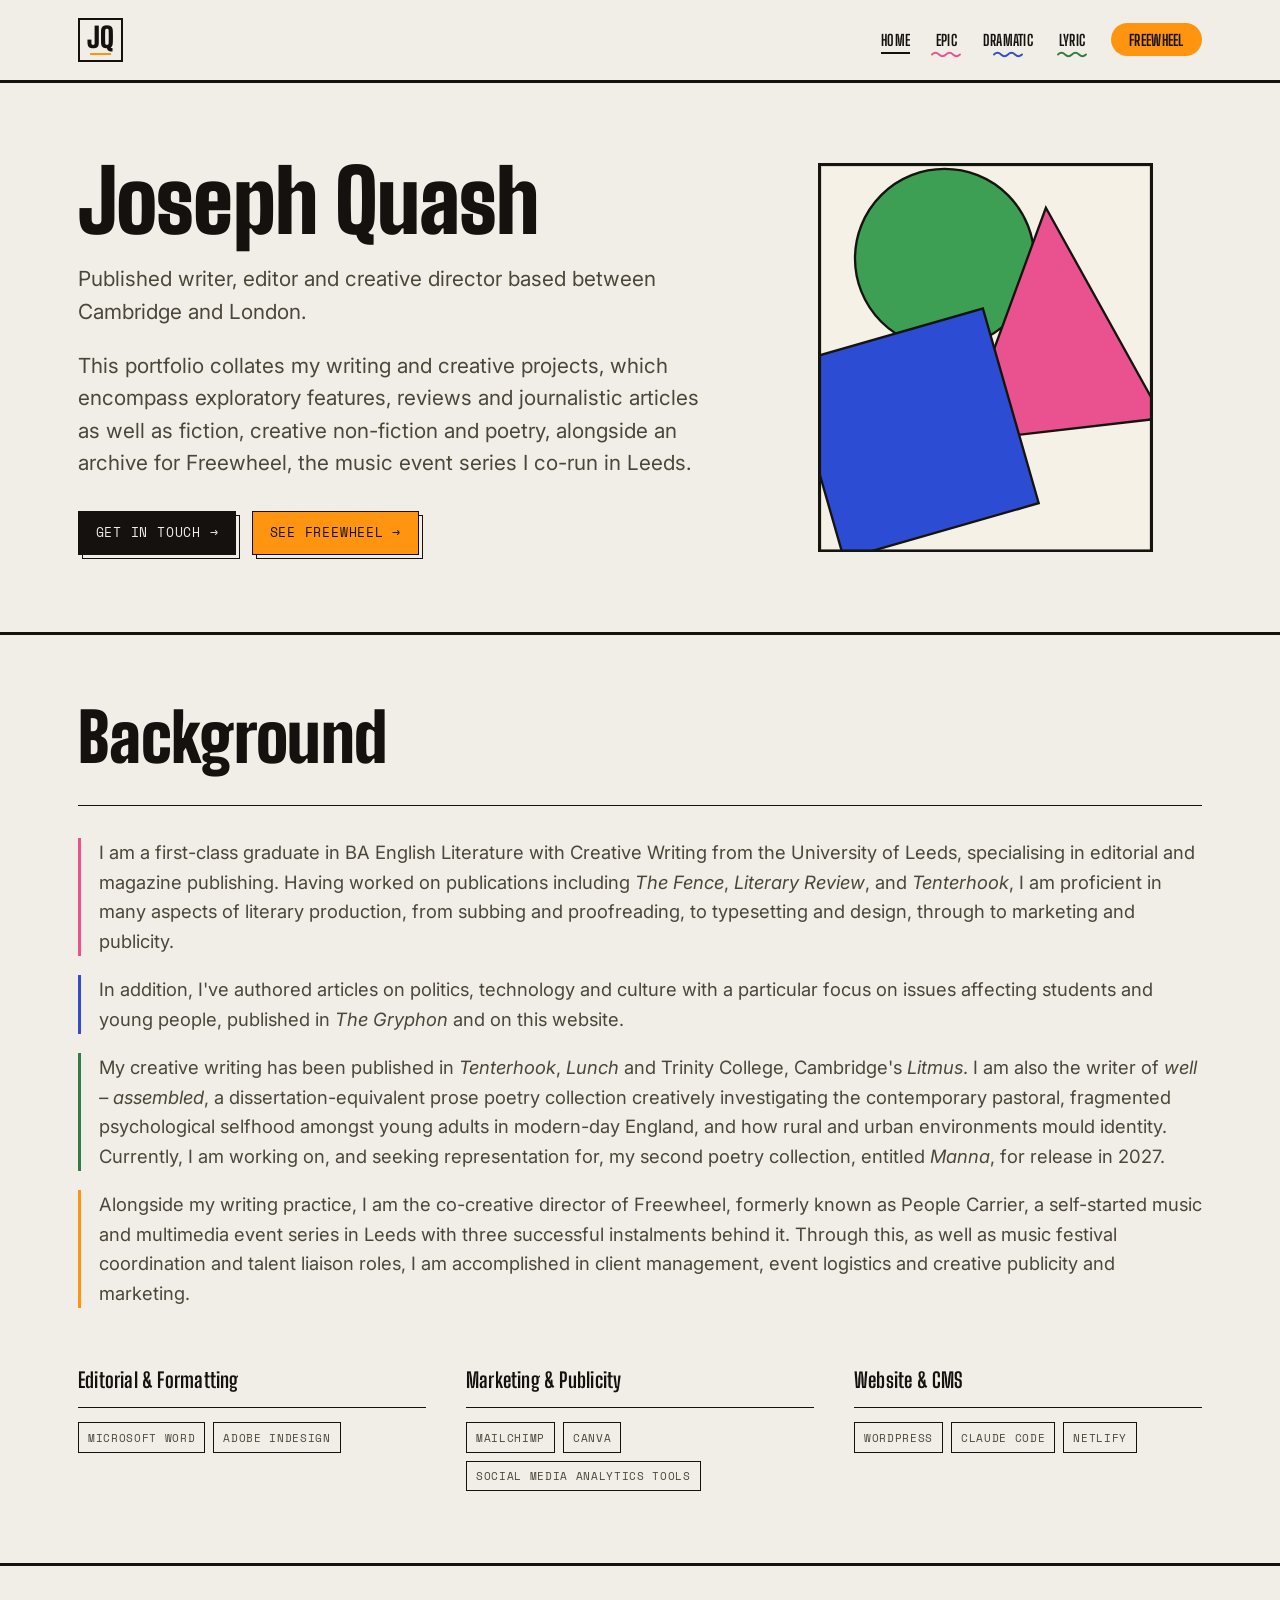
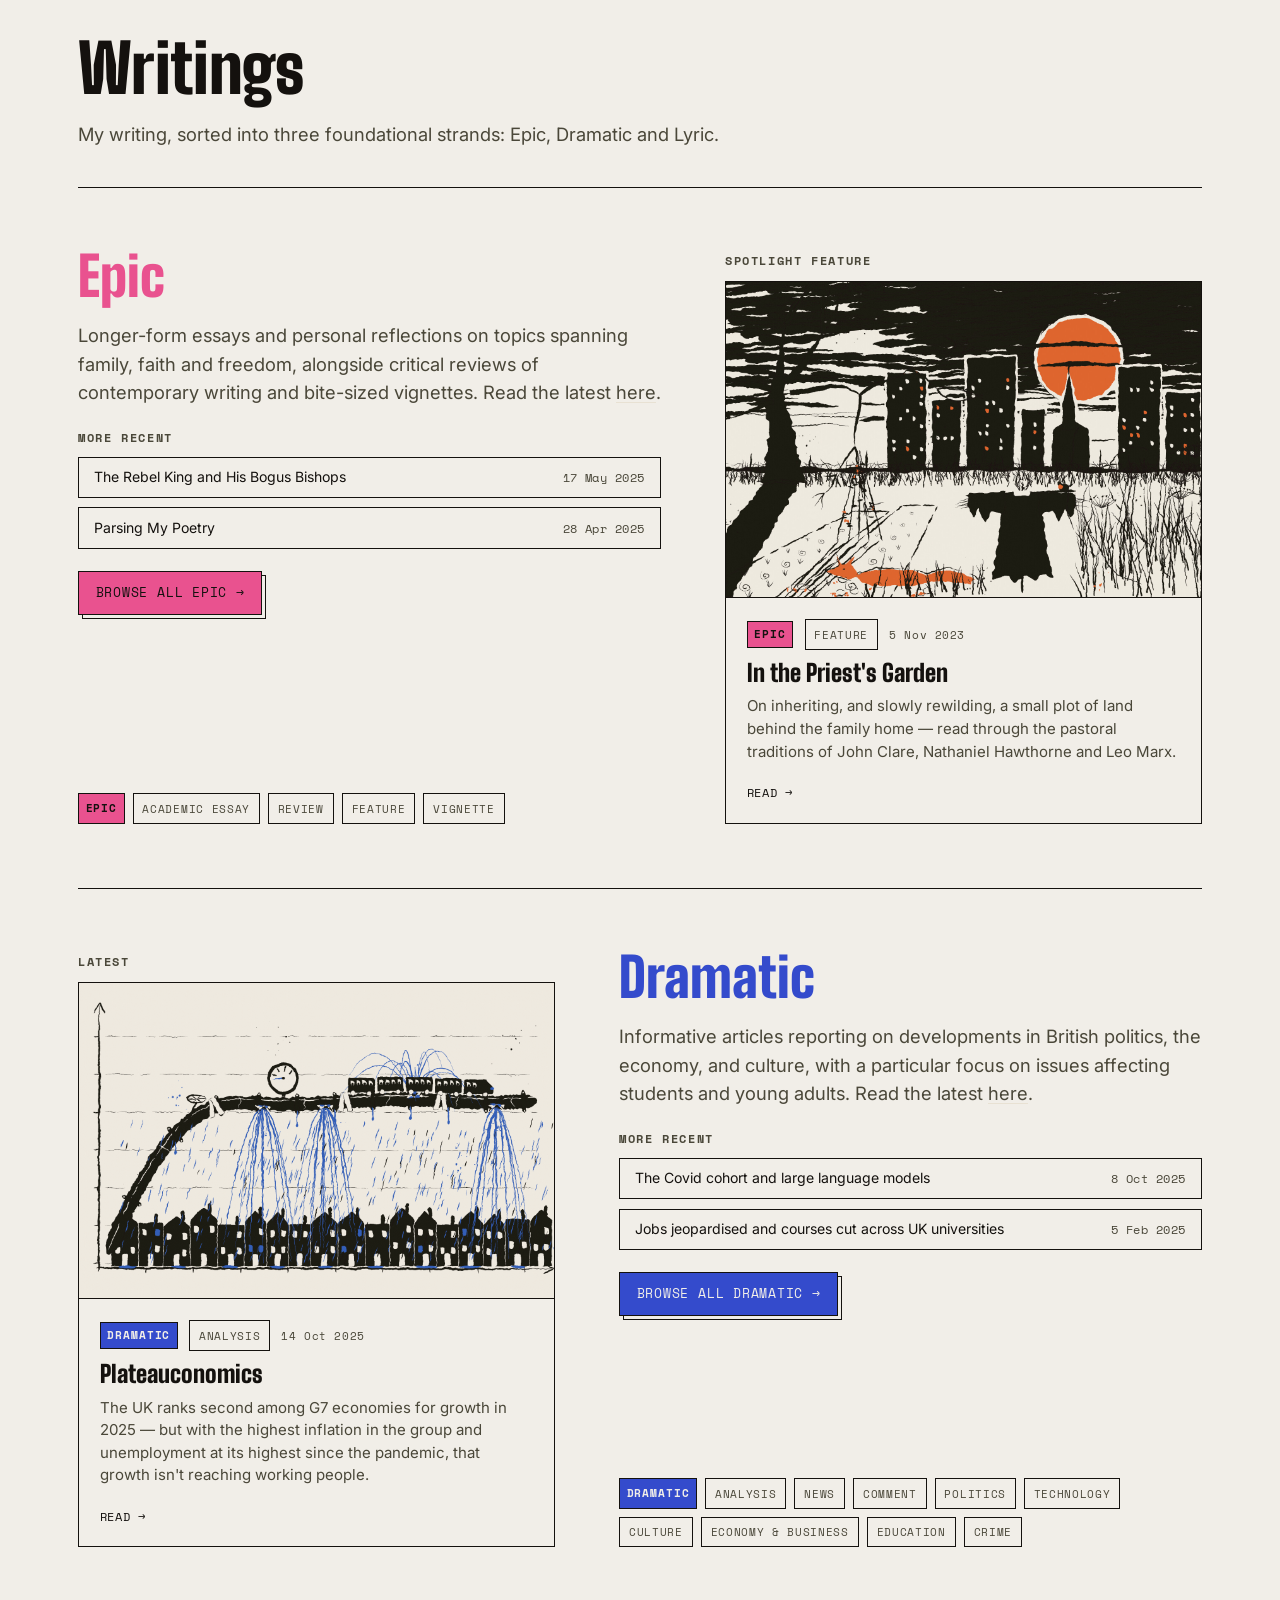
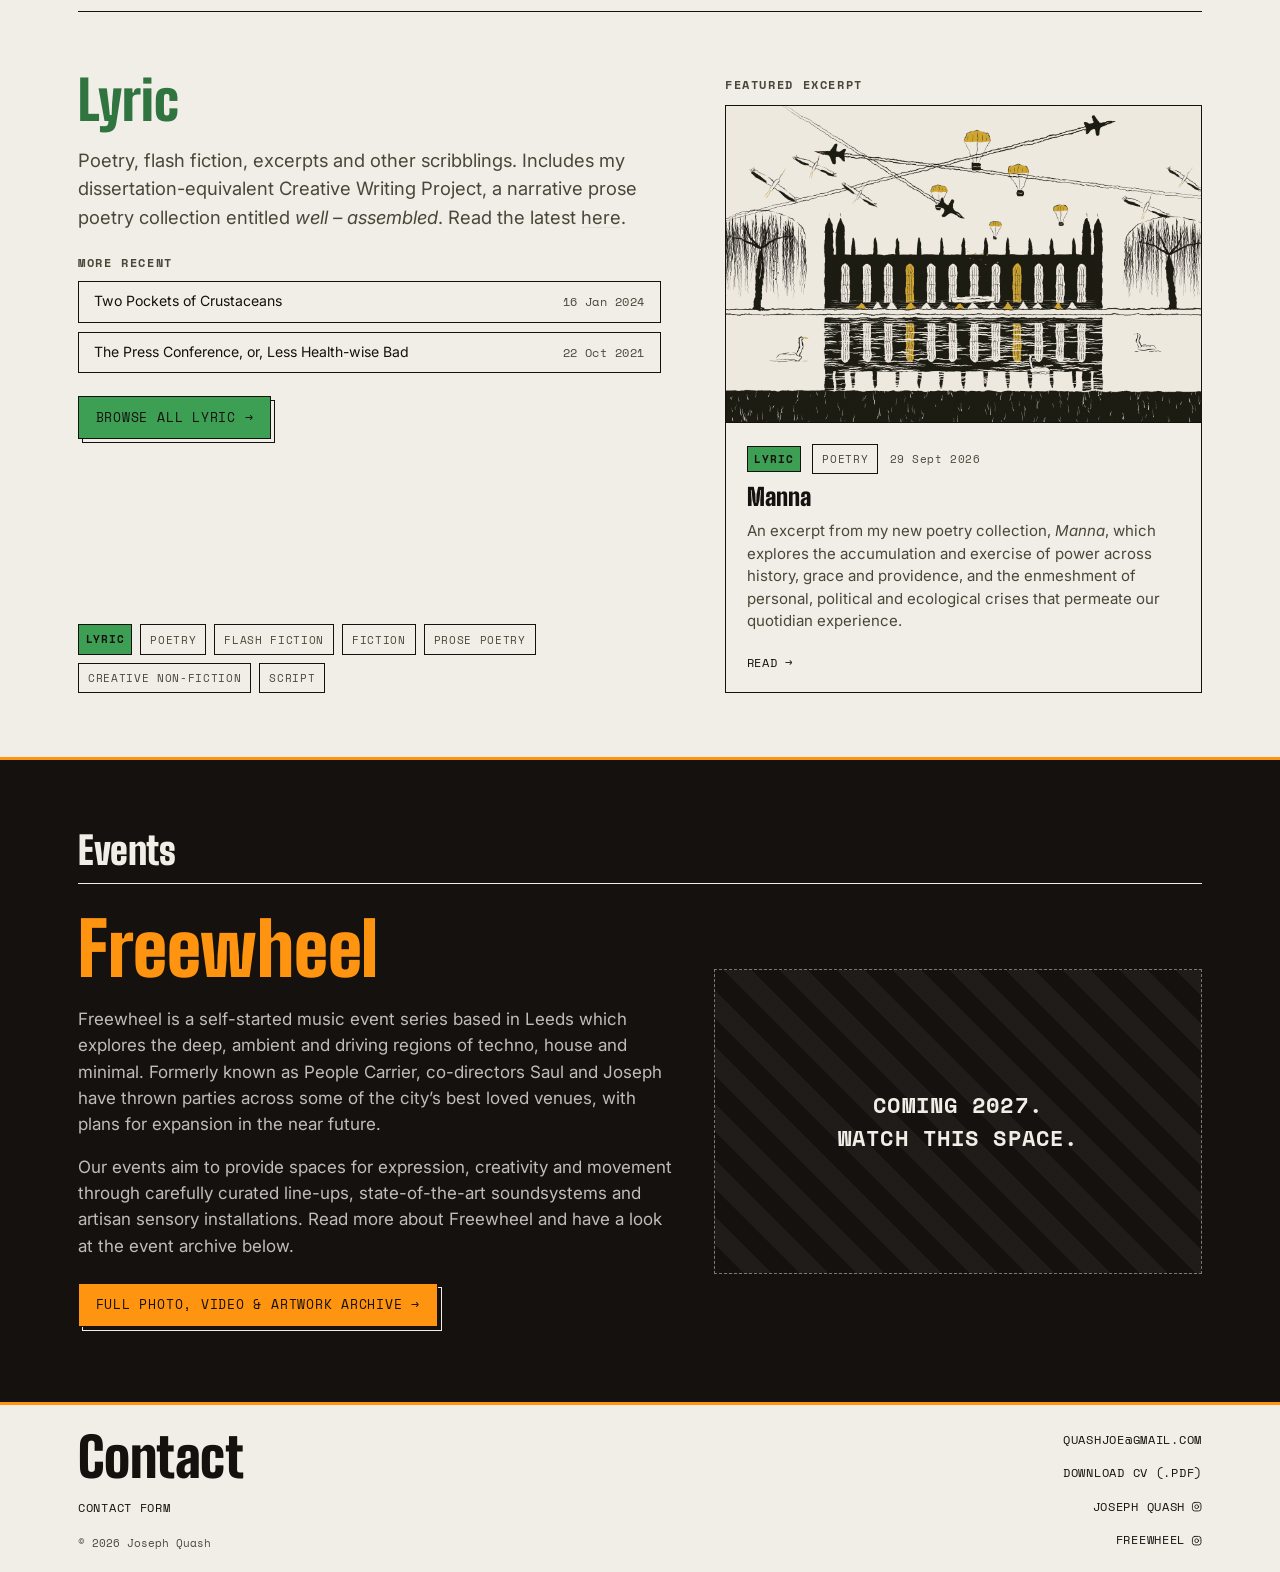
==== commit 787721af: "Add files via upload" ====
--- a/joseph-portfolio/index.html
+++ b/joseph-portfolio/index.html
@@ -1,16 +1,17 @@
+<!doctype html><html><head><meta charset=utf8><meta name=viewport content="width=device-width,initial-scale=1"><style>:root{color-scheme:light}body{margin:0;padding:0;font:14px -apple-system,BlinkMacSystemFont,sans-serif;background:#fff;color:#000}img{max-width:100%}[hidden]:not([hidden=until-found i]){display:none!important}</style></head><body>
 <!doctype html>
 <html lang="en">
 <head>
 <meta charset="UTF-8">
 <meta name="viewport" content="width=device-width, initial-scale=1">
-<title>Joseph Quash — Writing &amp; Sidings</title>
-<meta name="description" content="Writing by Joseph Quash — Epic (essays &amp; reviews), Dramatic (journalism) and Lyric (poetry &amp; fiction) — plus photo, video and artwork from his event series, Sidings (formerly People Carrier).">
-<meta property="og:title" content="Joseph Quash — Writing &amp; Sidings">
+<title>Joseph Quash — Writing &amp; Freewheel</title>
+<meta name="description" content="Writing by Joseph Quash — Epic (essays &amp; reviews), Dramatic (journalism) and Lyric (poetry &amp; fiction) — plus photo, video and artwork from his event series, Freewheel (formerly People Carrier).">
+<meta property="og:title" content="Joseph Quash — Writing &amp; Freewheel">
 <meta property="og:description" content="Epic, Dramatic and Lyric writing, plus a live music event series.">
 <meta property="og:image" content="images/misc/og-image.png">
 <meta property="og:type" content="website">
 <meta name="twitter:card" content="summary_large_image">
-<meta name="twitter:title" content="Joseph Quash — Writing &amp; Sidings">
+<meta name="twitter:title" content="Joseph Quash — Writing &amp; Freewheel">
 <meta name="twitter:description" content="Epic, Dramatic and Lyric writing, plus a live music event series.">
 <meta name="twitter:image" content="images/misc/og-image.png">
 <link rel="icon" href="images/misc/favicon.svg" type="image/svg+xml">
@@ -29,7 +30,7 @@
         <li><a href="epic.html">Epic</a></li>
         <li><a href="dramatic.html">Dramatic</a></li>
         <li><a href="lyric.html">Lyric</a></li>
-        <li><a href="events.html">Sidings</a></li>
+        <li><a href="events.html">Freewheel</a></li>
       </ul>
     </nav>
   </div>
@@ -42,10 +43,10 @@
       <div class="hero__text">
         <h1 class="display">Joseph Quash</h1>
         <p class="lede">Published writer, editor and creative director based between Cambridge and London.</p>
-        <p class="lede">This portfolio collates my writing and creative projects, which encompass exploratory features, reviews and journalistic articles as well as fiction, creative non-fiction and poetry, alongside an archive for Sidings, the music event series I co-run in Leeds.</p>
+        <p class="lede">This portfolio collates my writing and creative projects, which encompass exploratory features, reviews and journalistic articles as well as fiction, creative non-fiction and poetry, alongside an archive for Freewheel, the music event series I co-run in Leeds.</p>
         <div class="hero__actions">
           <a class="btn btn--solid" href="contact.html">Get in touch →</a>
-          <a class="btn btn--sidings-solid" href="events.html">See Sidings →</a>
+          <a class="btn btn--sidings-solid" href="events.html">See Freewheel →</a>
         </div>
       </div>
       <div class="hero__visual">
@@ -59,11 +60,11 @@
           <rect width="860" height="1000" fill="#F6F1E7"/>
           <g transform="translate(25,95)">
             <a href="lyric.html" aria-label="Lyric">
-              <circle cx="300" cy="150" r="230" fill="#F2C230"/>
+              <circle cx="300" cy="150" r="230" fill="#3C9F54"/>
               <circle cx="300" cy="150" r="230" fill="none" stroke="#16140F" stroke-width="6"/>
             </a>
             <a href="epic.html" aria-label="Epic">
-              <polygon points="560,20 860,560 340,620" fill="#FF4A1C"/>
+              <polygon points="560,20 860,560 340,620" fill="#E9528F"/>
               <polygon points="560,20 860,560 340,620" fill="none" stroke="#16140F" stroke-width="6"/>
             </a>
             <a href="dramatic.html" aria-label="Dramatic">
@@ -84,10 +85,10 @@
       </div>
       <div class="background-block">
         <div class="background-block__bio-col">
-          <p class="background-block__bio background-block__bio--epic">I am a first-class graduate in BA English Literature with Creative Writing from the University of Leeds, specialising in newspaper and magazine publishing. Having worked on publications including <em>Literary Review</em>, <em>Tenterhook</em> and <em>The Gryphon</em>, I am proficient in many aspects of literary production, from editing and proofreading, to typesetting and design, through to marketing and publicity.</p>
+          <p class="background-block__bio background-block__bio--epic">I am a first-class graduate in BA English Literature with Creative Writing from the University of Leeds, specialising in editorial and magazine publishing. Having worked on publications including <em>The Fence</em>, <em>Literary Review</em>, and <em>Tenterhook</em>, I am proficient in many aspects of literary production, from subbing and proofreading, to typesetting and design, through to marketing and publicity.</p>
           <p class="background-block__bio background-block__bio--dramatic">In addition, I've authored articles on politics, technology and culture with a particular focus on issues affecting students and young people, published in <em>The Gryphon</em> and on this website.</p>
           <p class="background-block__bio background-block__bio--lyric">My creative writing has been published in <em>Tenterhook</em>, <em>Lunch</em> and Trinity College, Cambridge's <em>Litmus</em>. I am also the writer of <em>well – assembled</em>, a dissertation-equivalent prose poetry collection creatively investigating the contemporary pastoral, fragmented psychological selfhood amongst young adults in modern-day England, and how rural and urban environments mould identity. Currently, I am working on, and seeking representation for, my second poetry collection, entitled <em>Manna</em>, for release in 2027.</p>
-          <p class="background-block__bio background-block__bio--sidings">Alongside my writing practice, I am the co-creative director of Sidings, formerly known as People Carrier, a self-started music and multimedia event series in Leeds with three successful instalments behind it. Through this, as well as music festival coordination and talent liaison roles, I am accomplished in client management, event logistics and creative publicity and marketing.</p>
+          <p class="background-block__bio background-block__bio--sidings">Alongside my writing practice, I am the co-creative director of Freewheel, formerly known as People Carrier, a self-started music and multimedia event series in Leeds with three successful instalments behind it. Through this, as well as music festival coordination and talent liaison roles, I am accomplished in client management, event logistics and creative publicity and marketing.</p>
         </div>
         <div class="background-block__skills">
           <div class="skill-rows">
@@ -235,10 +236,10 @@
       <div class="events-teaser__grid">
         <div>
           <p class="events-teaser__wordmark">
-            <span class="to">Sidings</span>
+            <span class="to">Freewheel</span>
           </p>
-          <p class="lede">Sidings is a self-started music event series based in Leeds which explores the deep, ambient and driving regions of techno, house and minimal. Formerly known as People Carrier, co-directors Saul and Joseph have thrown parties across some of the city’s best loved venues, with plans for expansion in the near future.</p>
-          <p class="lede">Our events aim to provide spaces for expression, creativity and movement through carefully curated line-ups, state-of-the-art soundsystems and artisan sensory installations. Read more about Sidings and have a look at the event archive below.</p>
+          <p class="lede">Freewheel is a self-started music event series based in Leeds which explores the deep, ambient and driving regions of techno, house and minimal. Formerly known as People Carrier, co-directors Saul and Joseph have thrown parties across some of the city’s best loved venues, with plans for expansion in the near future.</p>
+          <p class="lede">Our events aim to provide spaces for expression, creativity and movement through carefully curated line-ups, state-of-the-art soundsystems and artisan sensory installations. Read more about Freewheel and have a look at the event archive below.</p>
           <div class="hero__actions" style="margin-top:1.5rem;">
             <a class="btn btn--sidings-solid" href="events.html">Full photo, video &amp; artwork archive →</a>
           </div>
@@ -264,7 +265,7 @@
         <li><a href="mailto:quashjoe@gmail.com">quashjoe@gmail.com</a></li>
         <li><a href="files/joseph-quash-cv.pdf" target="_blank" rel="noopener noreferrer">Download CV (.pdf)</a></li>
         <li><a href="https://www.instagram.com/josephquash/" target="_blank" rel="noopener noreferrer">Joseph Quash<svg class="site-footer__ig" viewBox="0 0 24 24" aria-hidden="true" fill="none" stroke="currentColor" stroke-width="1.8" stroke-linecap="round" stroke-linejoin="round"><rect x="3" y="3" width="18" height="18" rx="5"/><circle cx="12" cy="12" r="4"/><circle cx="17.3" cy="6.7" r="0.6" fill="currentColor" stroke="none"/></svg></a></li>
-        <li><a href="https://www.instagram.com/peoplecarrieruk/" target="_blank" rel="noopener noreferrer">Sidings<svg class="site-footer__ig" viewBox="0 0 24 24" aria-hidden="true" fill="none" stroke="currentColor" stroke-width="1.8" stroke-linecap="round" stroke-linejoin="round"><rect x="3" y="3" width="18" height="18" rx="5"/><circle cx="12" cy="12" r="4"/><circle cx="17.3" cy="6.7" r="0.6" fill="currentColor" stroke="none"/></svg></a></li>
+        <li><a href="https://www.instagram.com/peoplecarrieruk/" target="_blank" rel="noopener noreferrer">Freewheel<svg class="site-footer__ig" viewBox="0 0 24 24" aria-hidden="true" fill="none" stroke="currentColor" stroke-width="1.8" stroke-linecap="round" stroke-linejoin="round"><rect x="3" y="3" width="18" height="18" rx="5"/><circle cx="12" cy="12" r="4"/><circle cx="17.3" cy="6.7" r="0.6" fill="currentColor" stroke="none"/></svg></a></li>
       </ul>
     </div>
   </div>
@@ -276,3 +277,5 @@
 <script>document.getElementById("year").textContent = new Date().getFullYear();</script>
 </body>
 </html>
+
+</body></html>
--- a/joseph-portfolio/css/style.css
+++ b/joseph-portfolio/css/style.css
@@ -21,18 +21,18 @@
   --ink: #14110E;
   --ink-soft: #4A4739;
 
-  --accent: #EC5933;      /* Epic flag */
+  --accent: #E9528F;      /* Epic flag (pink) */
   --accent-ink: #14110F;
   --accent2: #344BCC;     /* Dramatic flag */
   --accent2-ink: #F1EEE8;
-  --accent3: #EBC451;     /* Lyric flag */
-  --accent3-ink: #14110F;
-
-  --sidings: #B23A3D;     /* Sidings' own brand colour — constant
+  --accent3: #3C9F54;     /* Lyric flag (green) */
+  --accent3-ink: #14110F;  /* dark text on green fill */
+
+  --sidings: #FF9410;     /* Freewheel's own brand colour — constant
                               across light and dark, a fourth
                               identity alongside the three writing
                               categories rather than tied to one */
-  --sidings-ink: #F1EEE8;
+  --sidings-ink: #14110E;  /* dark text on amber */
 
   --line: var(--ink);
   --line-thin: 1px;
@@ -59,11 +59,11 @@
   --gutter: clamp(1.25rem, 4vw, 3rem);
 }
 
-/* ---------- Dark theme (Sidings half) ----------
+/* ---------- Dark theme (Freewheel half) ----------
    Same component system as the rest of the site — type,
    spacing, borders, shadow language — with paper/ink (and
    one accent) inverted. Scoped to <body data-theme="dark">,
-   used only on events.html, so crossing into Sidings reads
+   used only on events.html, so crossing into Freewheel reads
    as a different room of the same house, not a different
    site: every component below is still built from these
    tokens, so the flip cascades automatically. --sidings is
@@ -142,8 +142,8 @@
   top: 0;
   z-index: 50;
 }
-/* Sidings only: same thickness and solid style as every other
-   page's header rule, just in the oxblood that carries the rest
+/* Freewheel only: same thickness and solid style as every other
+   page's header rule, just in the amber that carries the rest
    of the page — a full, uninterrupted line the whole width of the
    header, not the dashed hero-to-list rule further down the page. */
 .site-header--sidings{ border-bottom-color: var(--sidings); }
@@ -280,7 +280,7 @@
 .main-nav a[href="epic.html"]::after{ background-color: var(--accent); }
 .main-nav a[href="lyric.html"]::after{ background-color: color-mix(in srgb, var(--accent3) 75%, var(--ink) 25%); }
 .main-nav a[aria-current="page"]{ font-weight: 700; }
-/* Sidings: a solid pill rather than a text link — the nav itself
+/* Freewheel: a solid pill rather than a text link — the nav itself
    hints at the site's two halves. Colour is --sidings, which does
    not flip with the light/dark theme, so the pill reads identically
    whichever half you're on. */
@@ -307,7 +307,7 @@
   padding-block: clamp(2.5rem, 6vw, 5rem);
   border-bottom: var(--line-thick) solid var(--line);
 }
-/* Sidings' hero hands off to the event list with its own dashed
+/* Freewheel's hero hands off to the event list with its own dashed
    red rule instead of the site's usual solid ink one. */
 .hero--sidings-divider{
   border-bottom-style: dashed;
@@ -323,7 +323,7 @@
 .hero__kicker::before{
   content: "";
   width: 0.6em; height: 0.6em;
-  background: var(--sidings); /* oxblood, site-wide */
+  background: var(--sidings); /* amber, site-wide */
   border-radius: 50%;
   display: inline-block;
 }
@@ -334,7 +334,7 @@
   max-width: 16ch;
 }
 /* A dictionary-style gloss on the page's own name — sits right under
-   the Sidings h1, in the same smaller italic serif as the "well –
+   the Freewheel h1, in the same smaller italic serif as the "well –
    assembled" subtitle on Lyric, so a title-plus-definition treatment
    reads as an established move rather than a one-off for this page. */
 .hero__definition{
@@ -387,9 +387,9 @@
 }
 /* The homepage's own intro — "the first chunk" — is the one place
    this reads at the larger size; every other hero (Dramatic, Epic,
-   Lyric, Sidings) now falls back to the shared --body size above. */
+   Lyric, Freewheel) now falls back to the shared --body size above. */
 .hero--intro p.lede{ font-size: var(--body-lg); }
-/* Sidings' new intro copy runs the full width of the page for now,
+/* Freewheel's new intro copy runs the full width of the page for now,
    rather than wrapping at the usual 56ch — a placeholder stance
    until there's a finished logo/mark to help fill and balance the
    space, at which point this is worth revisiting. */
@@ -468,9 +468,9 @@
    keyline, since paper-on-paper alone vanishes against the page.
    The ink layer is drawn at the SAME offset/size as every other
    button's plain shadow (0 spread), so the overall silhouette is an
-   identical height/size to "See Sidings" — it's only reversed in
+   identical height/size to "See Freewheel" — it's only reversed in
    colour. The paper layer sits on top, pulled in by --line-thin (the
-   same 1px used for every button's own border, incl. "See Sidings"'
+   same 1px used for every button's own border, incl. "See Freewheel"'
    left/top edge) so the visible keyline reads as the same weight as
    that border rather than a heavier, mismatched outline. */
 .btn--solid{ background: var(--ink); color: var(--paper); border-color: var(--ink); box-shadow: 4px 4px 0 calc(-1 * var(--line-thin)) var(--paper), 4px 4px 0 0 var(--ink); }
@@ -496,7 +496,7 @@
 .btn--on-dark{ background: var(--paper); color: var(--ink); box-shadow: 6px 6px 0 var(--paper); border-color: var(--paper); }
 .btn--on-dark:hover{ box-shadow: 6px 6px 0 var(--sidings); }
 .btn--sidings{ background: var(--sidings); color: var(--sidings-ink); border-color: var(--ink); }
-/* Homepage-hero-only variant: oxblood fill with white/paper text —
+/* Homepage-hero-only variant: amber fill with white/paper text —
    same idea as .btn--sidings, but paired with the .btn--solid-style
    paper shadow + thin ink keyline (instead of the plain ink shadow
    .btn--sidings uses elsewhere) so it keeps the same shadow weight
@@ -951,7 +951,7 @@
    above it) and the 1.8rem gap the old standalone block had. Same
    reading__more hero-button treatment the day-pages themselves use
    for this exact link (see .reading__footer in js/page-piece.js),
-   kept in Lyric's own gold rather than Epic's orange for visual
+   kept in Lyric's own green rather than Epic's pink for visual
    consistency with the rest of this page, even though the piece it
    links to lives in Epic. */
 .wa-calendar__coda{
@@ -1127,12 +1127,13 @@
 /* Contact page hero: same scattered-shape treatment as the Dramatic/
    Epic/Lyric pages above, but combined into one background — squares,
    triangles and circles side by side, each tinted to its own page's
-   colour (blue/orange-red/yellow) rather than picking just one. */
+   colour (blue/pink/green) rather than picking just one. */
 .contact-hero{ position: relative; overflow: hidden; }
 .contact-hero .container{ position: relative; z-index: 1; }
 .contact-hero .hero__pattern .shape--dramatic{ color: color-mix(in srgb, var(--accent2) 45%, transparent); }
 .contact-hero .hero__pattern .shape--epic{ color: color-mix(in srgb, var(--accent) 45%, transparent); }
 .contact-hero .hero__pattern .shape--lyric{ color: color-mix(in srgb, var(--accent3) 45%, transparent); }
+.thank-you-hero p.lede{ margin-top: 4rem; }
 
 /* =========================================================
    HOMEPAGE BACKGROUND SECTION
@@ -1194,9 +1195,9 @@
 .background-block .credit-list{ max-width: 62ch; margin-top: 0; }
 
 /* Each paragraph's spine colour follows what it's actually about —
-   editorial background, creative writing, journalism, then Sidings
+   editorial background, creative writing, journalism, then Freewheel
    — the same four colours used for the category flags and the
-   Sidings pill elsewhere on the site, so the tie-back reads as
+   Freewheel pill elsewhere on the site, so the tie-back reads as
    intentional. */
 .background-block__bio--epic{ border-left-color: var(--accent); }
 .background-block__bio--dramatic{ border-left-color: var(--accent2); }
@@ -1283,7 +1284,7 @@
 /* The Lyric band's own bottom padding above is already a full
    "between-bands" gap on its own — letting #writing's own full
    section padding stack on top of it (below) would double it up
-   right where the oxblood boundary with Sidings follows, so it's
+   right where the amber boundary with Freewheel follows, so it's
    zeroed out here to match the normal gap used between
    Dramatic/Epic/Lyric themselves. */
 #writing{ padding-bottom: 0; }
@@ -1426,7 +1427,7 @@
    with its own -ink token, same as the piece-card category tags,
    which is already proven legible (this is why Lyric uses plain
    --accent3 here rather than the darkened mix the title/tag-only
-   version needed — dark text on a yellow fill reads fine; yellow
+   version needed — dark text on a green fill reads fine; green
    text on the paper page doesn't). */
 .category-band__link--dramatic{
   background: var(--accent2);
@@ -1536,10 +1537,10 @@
 /* =========================================================
    EVENTS TEASER (inverted band)
    ========================================================= */
-/* Writings and the solid-black Sidings section below are direct
+/* Writings and the solid-black Freewheel section below are direct
    sibling <section>s, so the generic `section + section` rule
    already draws a thick border-top between them — just recoloured
-   to oxblood here so the break reads as Sidings' own moment rather
+   to amber here so the break reads as Freewheel's own moment rather
    than a plain ink section boundary. */
 #writing + .events-teaser{ border-top-color: var(--sidings); }
 
@@ -1598,7 +1599,26 @@
     color-mix(in srgb, var(--paper) 5%, transparent) 20px 40px
   );
 }
+/* Faint amber Freewheel logo watermark behind the "Coming 2027" text.
+   One rule covers both places the placeholder appears (homepage Events
+   section and the Freewheel page), since they share this class. The logo
+   file is already amber on transparent, so only opacity is set here;
+   raise or lower it to make the watermark stronger or fainter. */
+.sidings-placeholder{
+  position: relative;
+  isolation: isolate;
+}
+.sidings-placeholder::before{
+  content: "";
+  position: absolute;
+  inset: 0;
+  z-index: -1;
+  background: url("../images/misc/freewheel-logo.png") center / auto 88% no-repeat;
+  opacity: 0.16;
+  pointer-events: none;
+}
 .sidings-placeholder__tagline{
+  position: relative;
   font-family: var(--font-mono);
   font-weight: 700;
   font-size: clamp(1.05rem, 2.4vw, 1.4rem);
@@ -1622,12 +1642,48 @@
 }
 .event-block__media .sidings-placeholder__tagline{ color: var(--ink); }
 
+/* Freewheel hero (events.html): kicker/h1/definition on the left with
+   the logo at the top right, and the intro copy running the full
+   width of the page underneath. */
+.freewheel-hero{
+  display: grid;
+  grid-template-columns: minmax(0, 1fr) auto;
+  grid-template-areas:
+    "head logo"
+    "body body";
+  column-gap: clamp(1.5rem, 4vw, 3rem);
+  align-items: start;
+}
+.freewheel-hero__head{ grid-area: head; }
+.freewheel-hero__body{ grid-area: body; }
+.freewheel-logo{
+  grid-area: logo;
+  justify-self: end;
+  width: clamp(130px, 15vw, 190px);
+  height: auto;
+  aspect-ratio: 1 / 1;
+}
+@media (max-width: 600px){
+  .freewheel-hero{
+    grid-template-columns: minmax(0, 1fr);
+    grid-template-areas:
+      "head"
+      "logo"
+      "body";
+  }
+  .freewheel-logo{
+    justify-self: start;
+    width: 130px;
+    margin-top: 0.25rem;
+  }
+}
+
 /* =========================================================
    EVENT DETAIL BLOCKS (events.html)
    Split layout, echoing the mockup: media on the left, event
    info on the right, separated by a red rule — dashed red
    rules (rather than the plain ink ones used elsewhere) divide
-   one event from the next, reinforcing Sidings' own red as the
+   one event from the next, reinforcing Freewheel's own red as the
    thread running through this half of the site.
    ========================================================= */
 .event-block{
@@ -1656,10 +1712,10 @@
 }
 .event-block__eyebrow{ margin-bottom: 0.6rem; }
 .event-block__eyebrow--sidings{ color: var(--sidings); }
-/* Was --accent3 (Lyric's yellow) — People Carrier isn't a fourth
-   writing category, it's Sidings' former name, so it borrows from
+/* Was --accent3 (Lyric's green) — People Carrier isn't a fourth
+   writing category, it's Freewheel's former name, so it borrows from
    --sidings itself rather than a colour that belongs to Lyric: a
-   muted, dustier version of the same oxblood, reading as "the
+   muted, dustier version of the same amber, reading as "the
    earlier chapter" of the same brand rather than an unrelated hue. */
 .event-block__eyebrow--pc{ color: color-mix(in srgb, var(--sidings) 55%, var(--ink) 45%); }
 .event-block__head h2{
@@ -1716,6 +1772,7 @@
   padding: 0.55em 1em;
   border: var(--line-thin) solid var(--ink);
   background: var(--paper);
+  color: var(--ink);
 }
 .media-tab[aria-selected="true"]{ background: var(--sidings); color: var(--sidings-ink); }
 @media (max-width: 720px){
@@ -1802,8 +1859,8 @@
      with their own default button-text blue instead of inheriting the
      page's ink. Pinning it here makes the resting state read exactly
      as it already does on desktop (paper bg / ink arrow — white-on-
-     black once the Sidings dark theme swaps those tokens), with the
-     existing :hover below carrying the oxblood "selected" state
+     black once the Freewheel dark theme swaps those tokens), with the
+     existing :hover below carrying the amber "selected" state
      through on both. */
   color: var(--ink);
   font-family: var(--font-mono);
@@ -2550,7 +2607,7 @@
 }
 /* Drop cap colour follows the same per-category accent as the
    section headings and blockquotes above, rather than defaulting to
-   essays' orange for every piece. */
+   essays' pink for every piece. */
 .reading.cat--journalism .reading__body p:first-of-type::first-letter{ color: var(--accent2); }
 .reading.cat--creative .reading__body p:first-of-type::first-letter{ color: color-mix(in srgb, var(--accent3) 65%, var(--ink) 35%); }
 /* A quoted epigraph's own <p> is structurally first-of-type within
@@ -2752,6 +2809,15 @@
   border: var(--line-thin) solid var(--ink);
   object-fit: cover;
 }
+.cover-roundel{
+  display: block;
+  width: 100%;
+  aspect-ratio: 1 / 1;
+  height: auto;
+  border-radius: 50%;
+  border: var(--line-thin) solid var(--ink);
+  object-fit: cover;
+}
 
 .credit-list{ margin-top: 1.5rem; }
 .credit-list li{
@@ -2794,7 +2860,7 @@
    pattern (see HERO / INTRO BAND, and the Contact hero, below) at a
    smaller scale in the footer, so that "first chunk" motif bookends
    the page instead of only appearing once at the top. The homepage
-   and Sidings (events.html) have no such pattern to echo, so their
+   and Freewheel (events.html) have no such pattern to echo, so their
    plain footer is untouched. */
 .site-footer--dramatic,
 .site-footer--epic,
@@ -2817,16 +2883,16 @@
 .site-footer--contact .footer__pattern .shape--dramatic{ color: color-mix(in srgb, var(--accent2) 45%, transparent); }
 .site-footer--contact .footer__pattern .shape--epic{ color: color-mix(in srgb, var(--accent) 45%, transparent); }
 .site-footer--contact .footer__pattern .shape--lyric{ color: color-mix(in srgb, var(--accent3) 45%, transparent); }
-/* On the homepage the footer follows the black Sidings section
-   directly — an oxblood border there instead of the usual ink one
+/* On the homepage the footer follows the black Freewheel section
+   directly — an amber border there instead of the usual ink one
    reads as a continuation of that section's own colour rather than
    just another generic divider. Same thick weight used for major
    section boundaries elsewhere, just recoloured. Scoped to that one
    adjacency, so every other page keeps the plain thick ink
    border-top. */
 main:has(.events-teaser) + .site-footer{ border-top-color: var(--sidings); }
-/* Sidings' own archive page (events.html) bookends its whole main
-   with the same oxblood, full-width, same-thickness divider — one
+/* Freewheel's own archive page (events.html) bookends its whole main
+   with the same amber, full-width, same-thickness divider — one
    below the header (.site-header--sidings), one here above the
    footer. */
 .site-footer--sidings{ border-top-color: var(--sidings); }
@@ -2841,7 +2907,7 @@
 }
 /* Title + copyright share one column, stretched to the same height
    as the stacked contact links opposite — so the copyright can sit
-   at the very bottom, aligned with "Sidings" (the last of those
+   at the very bottom, aligned with "Freewheel" (the last of those
    links), instead of directly under the title. */
 .site-footer__brand{
   display: flex;
@@ -2853,7 +2919,7 @@
    above (.category-band__title). Forced literally black on the light
    pages, rather than following --ink (which is already black there
    anyway) — the hardcoded value is what keeps it black should --ink
-   ever change. On the dark Sidings page that same hardcoded black
+   ever change. On the dark Freewheel page that same hardcoded black
    would sit invisibly on that page's near-black background, so it
    falls back to --ink there instead, which is near-white in dark
    theme. */
@@ -2934,7 +3000,7 @@
     left: 0;
     transform: none;
   }
-  /* Extra breathing room above the Sidings pill so it doesn't crowd
+  /* Extra breathing room above the Freewheel pill so it doesn't crowd
      Lyric's own squiggle just above it — on top of the column's own
      1rem item gap (.main-nav ul, above). Targets the <li> rather
      than the link itself: the link is a plain inline element (its
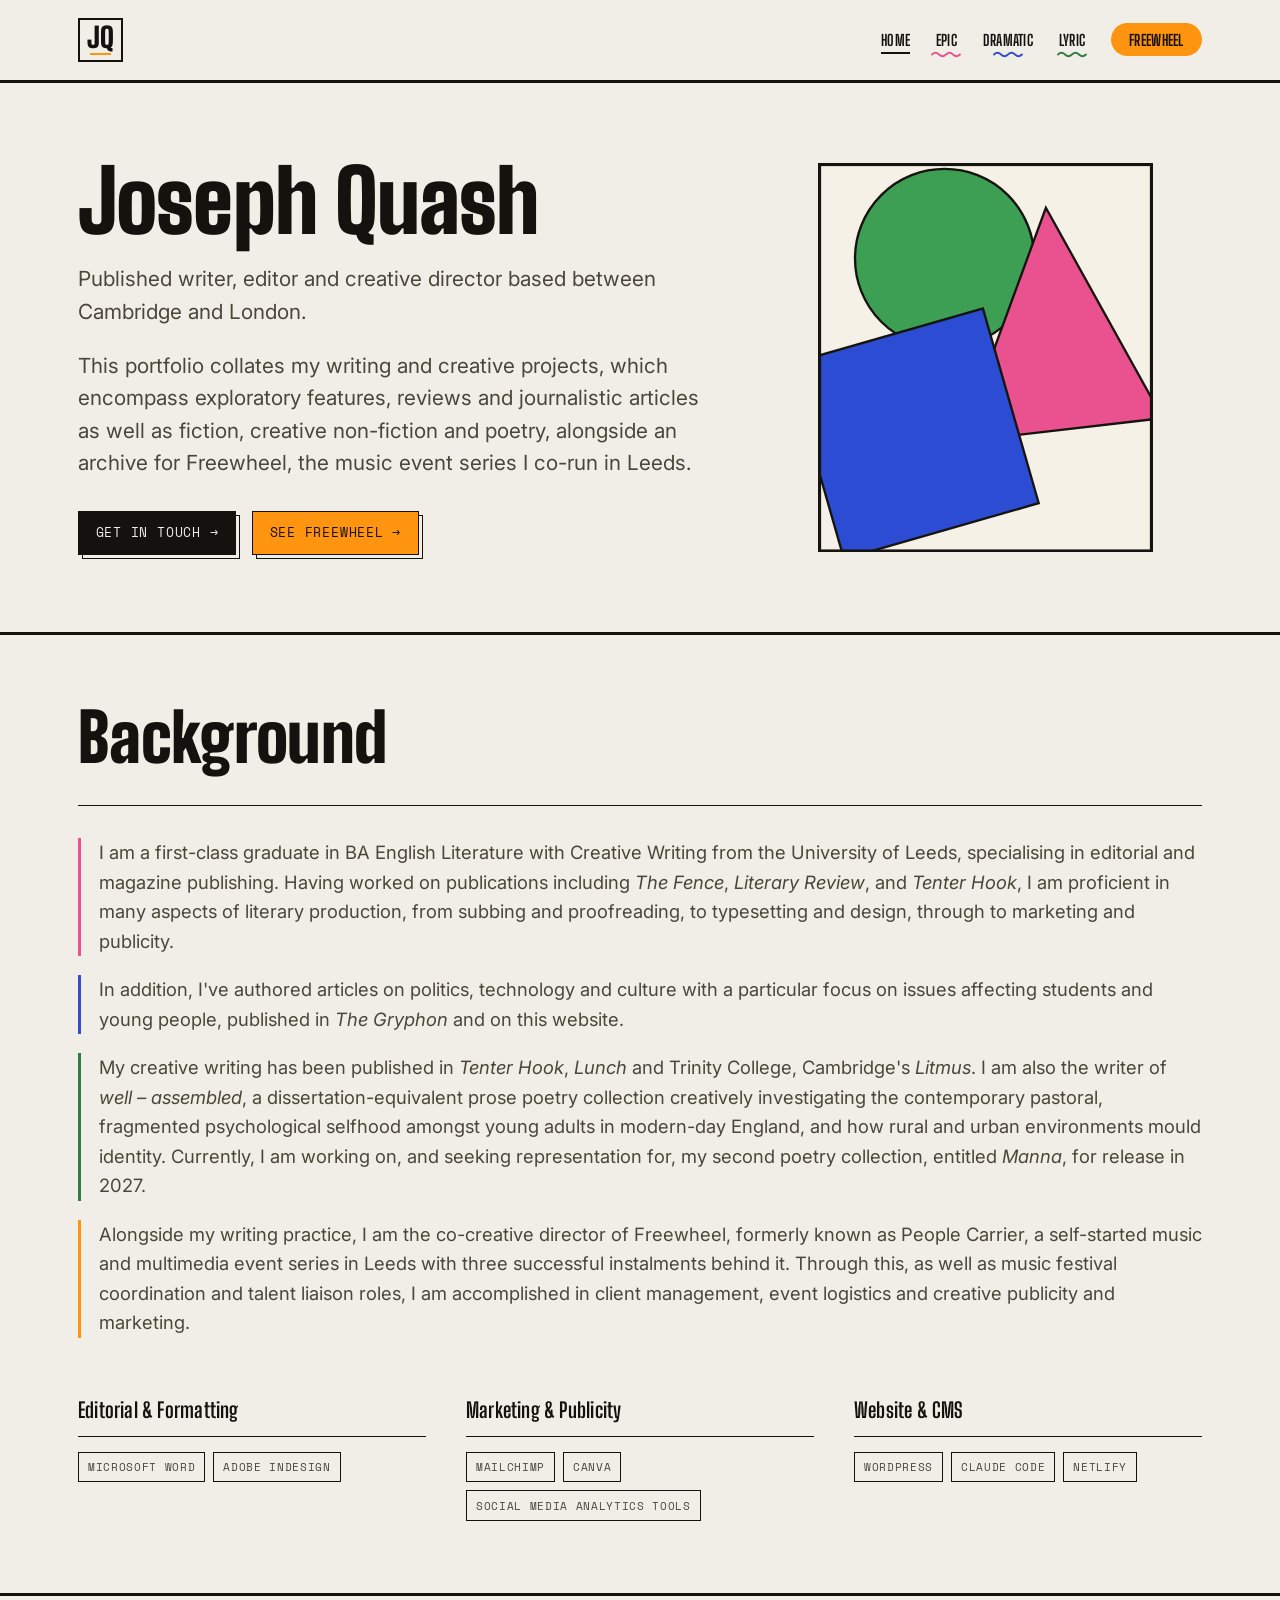
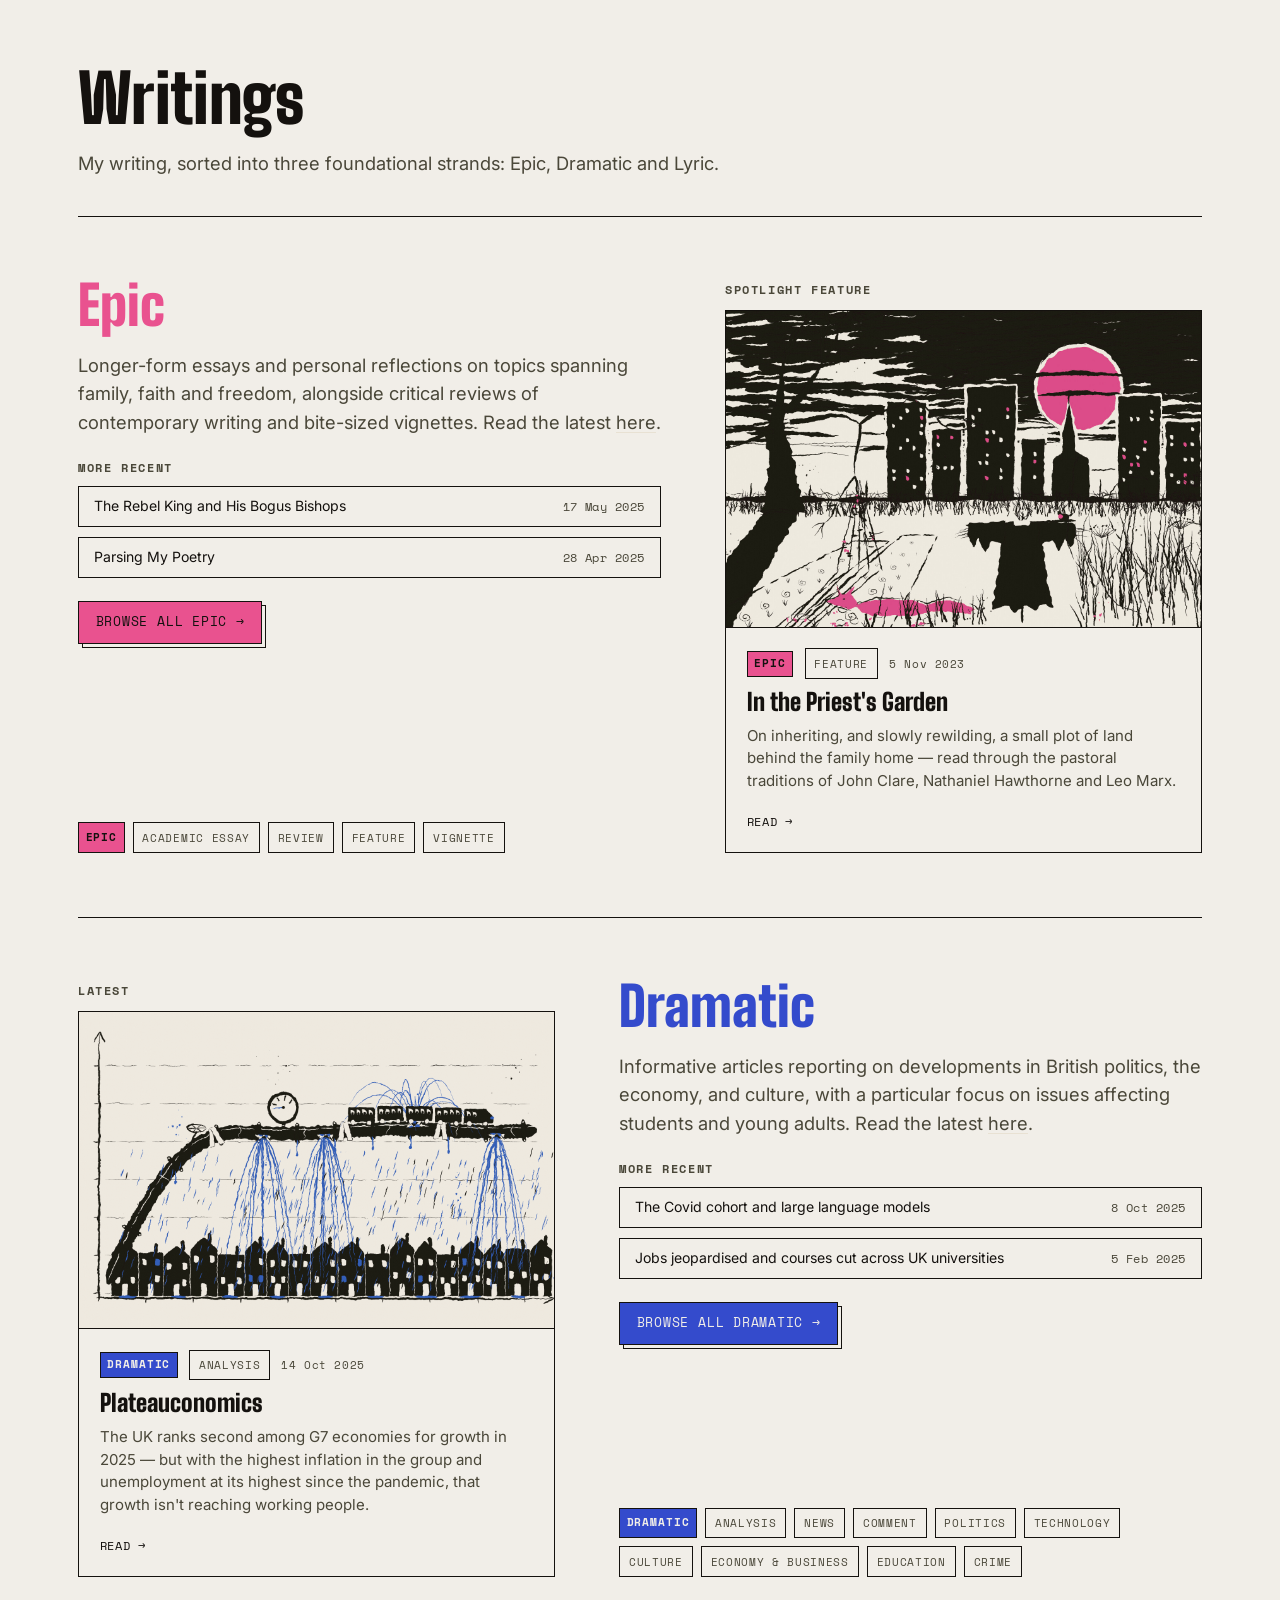
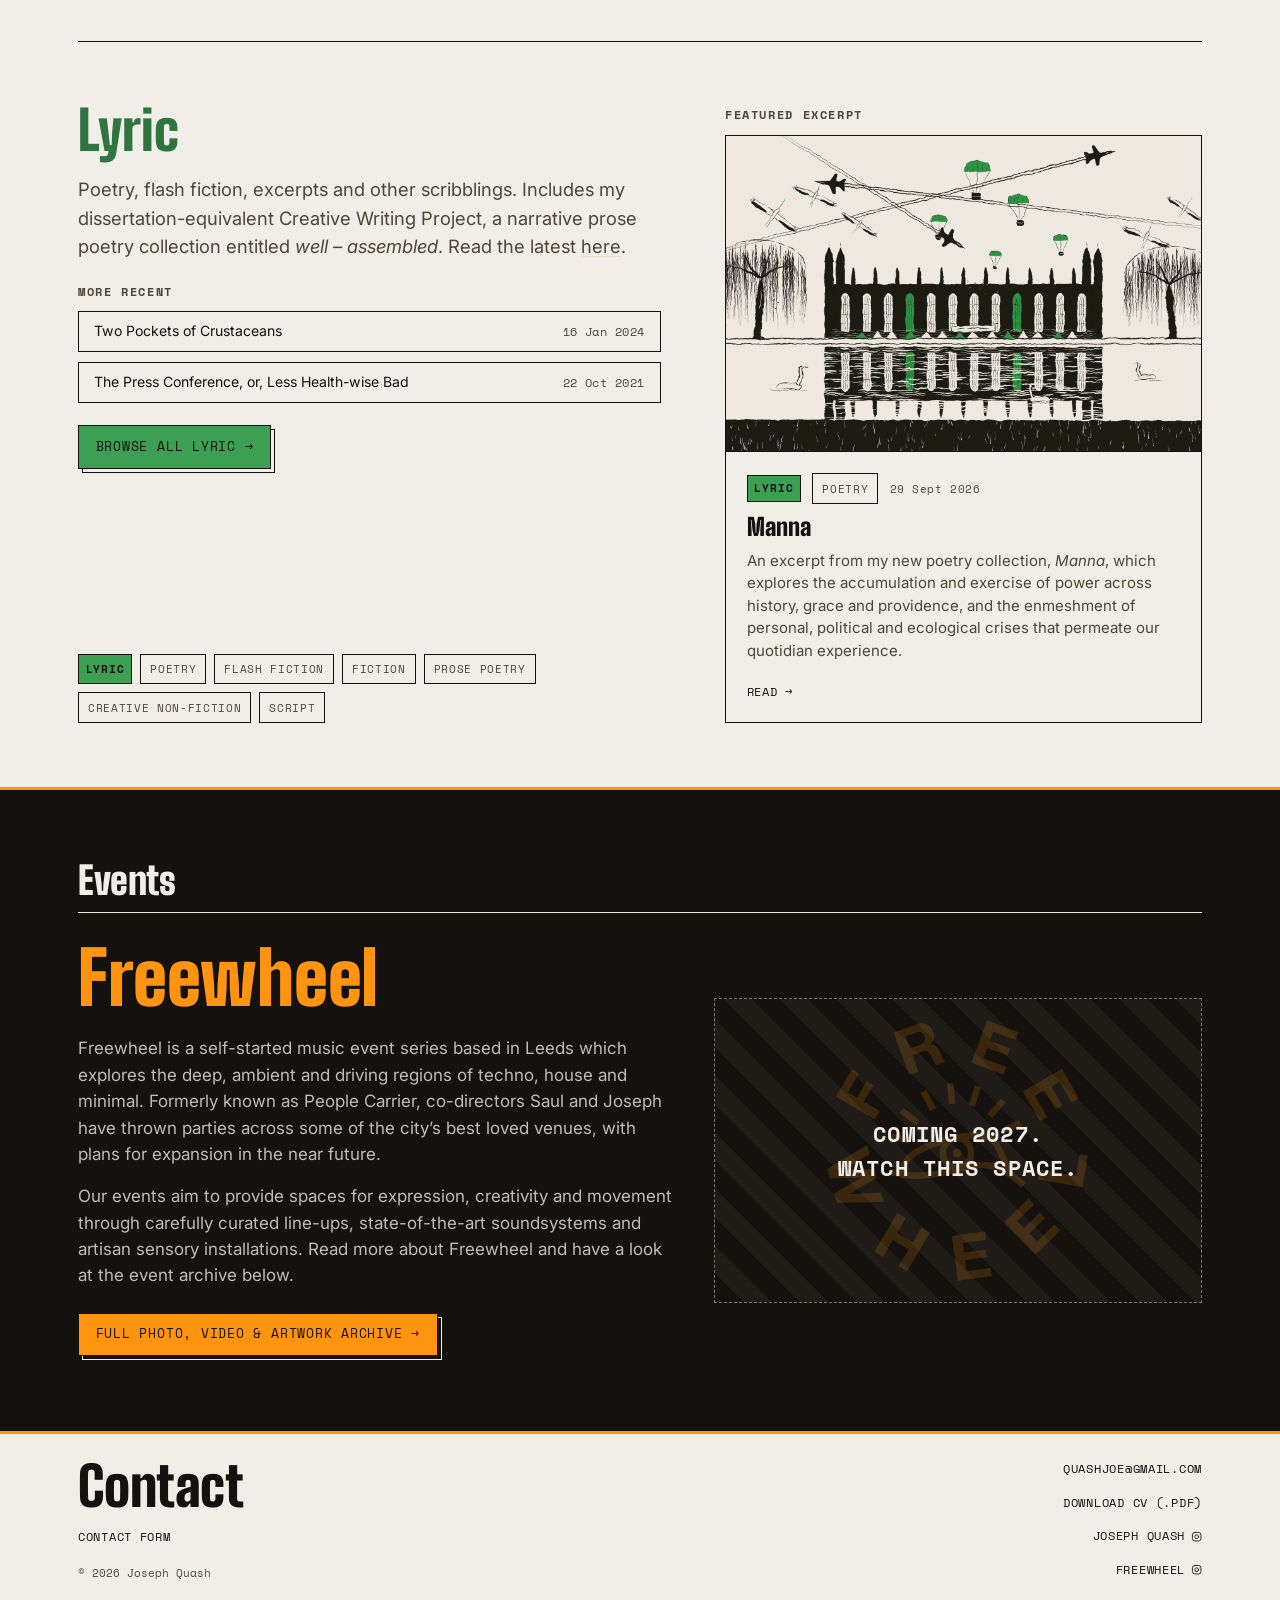
==== commit d0058ec0: "Correct 'Tenterhook' to 'Tenter Hook' in bio" ====
--- a/joseph-portfolio/index.html
+++ b/joseph-portfolio/index.html
@@ -1,4 +1,3 @@
-<!doctype html><html><head><meta charset=utf8><meta name=viewport content="width=device-width,initial-scale=1"><style>:root{color-scheme:light}body{margin:0;padding:0;font:14px -apple-system,BlinkMacSystemFont,sans-serif;background:#fff;color:#000}img{max-width:100%}[hidden]:not([hidden=until-found i]){display:none!important}</style></head><body>
 <!doctype html>
 <html lang="en">
 <head>
@@ -85,9 +84,9 @@
       </div>
       <div class="background-block">
         <div class="background-block__bio-col">
-          <p class="background-block__bio background-block__bio--epic">I am a first-class graduate in BA English Literature with Creative Writing from the University of Leeds, specialising in editorial and magazine publishing. Having worked on publications including <em>The Fence</em>, <em>Literary Review</em>, and <em>Tenterhook</em>, I am proficient in many aspects of literary production, from subbing and proofreading, to typesetting and design, through to marketing and publicity.</p>
+          <p class="background-block__bio background-block__bio--epic">I am a first-class graduate in BA English Literature with Creative Writing from the University of Leeds, specialising in editorial and magazine publishing. Having worked on publications including <em>The Fence</em>, <em>Literary Review</em>, and <em>Tenter Hook</em>, I am proficient in many aspects of literary production, from subbing and proofreading, to typesetting and design, through to marketing and publicity.</p>
           <p class="background-block__bio background-block__bio--dramatic">In addition, I've authored articles on politics, technology and culture with a particular focus on issues affecting students and young people, published in <em>The Gryphon</em> and on this website.</p>
-          <p class="background-block__bio background-block__bio--lyric">My creative writing has been published in <em>Tenterhook</em>, <em>Lunch</em> and Trinity College, Cambridge's <em>Litmus</em>. I am also the writer of <em>well – assembled</em>, a dissertation-equivalent prose poetry collection creatively investigating the contemporary pastoral, fragmented psychological selfhood amongst young adults in modern-day England, and how rural and urban environments mould identity. Currently, I am working on, and seeking representation for, my second poetry collection, entitled <em>Manna</em>, for release in 2027.</p>
+          <p class="background-block__bio background-block__bio--lyric">My creative writing has been published in <em>Tenter Hook</em>, <em>Lunch</em> and Trinity College, Cambridge's <em>Litmus</em>. I am also the writer of <em>well – assembled</em>, a dissertation-equivalent prose poetry collection creatively investigating the contemporary pastoral, fragmented psychological selfhood amongst young adults in modern-day England, and how rural and urban environments mould identity. Currently, I am working on, and seeking representation for, my second poetry collection, entitled <em>Manna</em>, for release in 2027.</p>
           <p class="background-block__bio background-block__bio--sidings">Alongside my writing practice, I am the co-creative director of Freewheel, formerly known as People Carrier, a self-started music and multimedia event series in Leeds with three successful instalments behind it. Through this, as well as music festival coordination and talent liaison roles, I am accomplished in client management, event logistics and creative publicity and marketing.</p>
         </div>
         <div class="background-block__skills">
@@ -277,5 +276,3 @@
 <script>document.getElementById("year").textContent = new Date().getFullYear();</script>
 </body>
 </html>
-
-</body></html>
--- a/joseph-portfolio/css/style.css
+++ b/joseph-portfolio/css/style.css
@@ -1133,7 +1133,6 @@
 .contact-hero .hero__pattern .shape--dramatic{ color: color-mix(in srgb, var(--accent2) 45%, transparent); }
 .contact-hero .hero__pattern .shape--epic{ color: color-mix(in srgb, var(--accent) 45%, transparent); }
 .contact-hero .hero__pattern .shape--lyric{ color: color-mix(in srgb, var(--accent3) 45%, transparent); }
-.thank-you-hero p.lede{ margin-top: 4rem; }
 
 /* =========================================================
    HOMEPAGE BACKGROUND SECTION
@@ -1613,7 +1612,7 @@
   position: absolute;
   inset: 0;
   z-index: -1;
-  background: url("../images/misc/freewheel-logo.png") center / auto 88% no-repeat;
+  background: url("../images/misc/freewheel-logo-amber.png") center / auto 88% no-repeat;
   opacity: 0.16;
   pointer-events: none;
 }
@@ -2818,6 +2817,7 @@
   border: var(--line-thin) solid var(--ink);
   object-fit: cover;
 }
+.thank-you-hero p.lede{ margin-top: 4rem; }
 
 .credit-list{ margin-top: 1.5rem; }
 .credit-list li{
